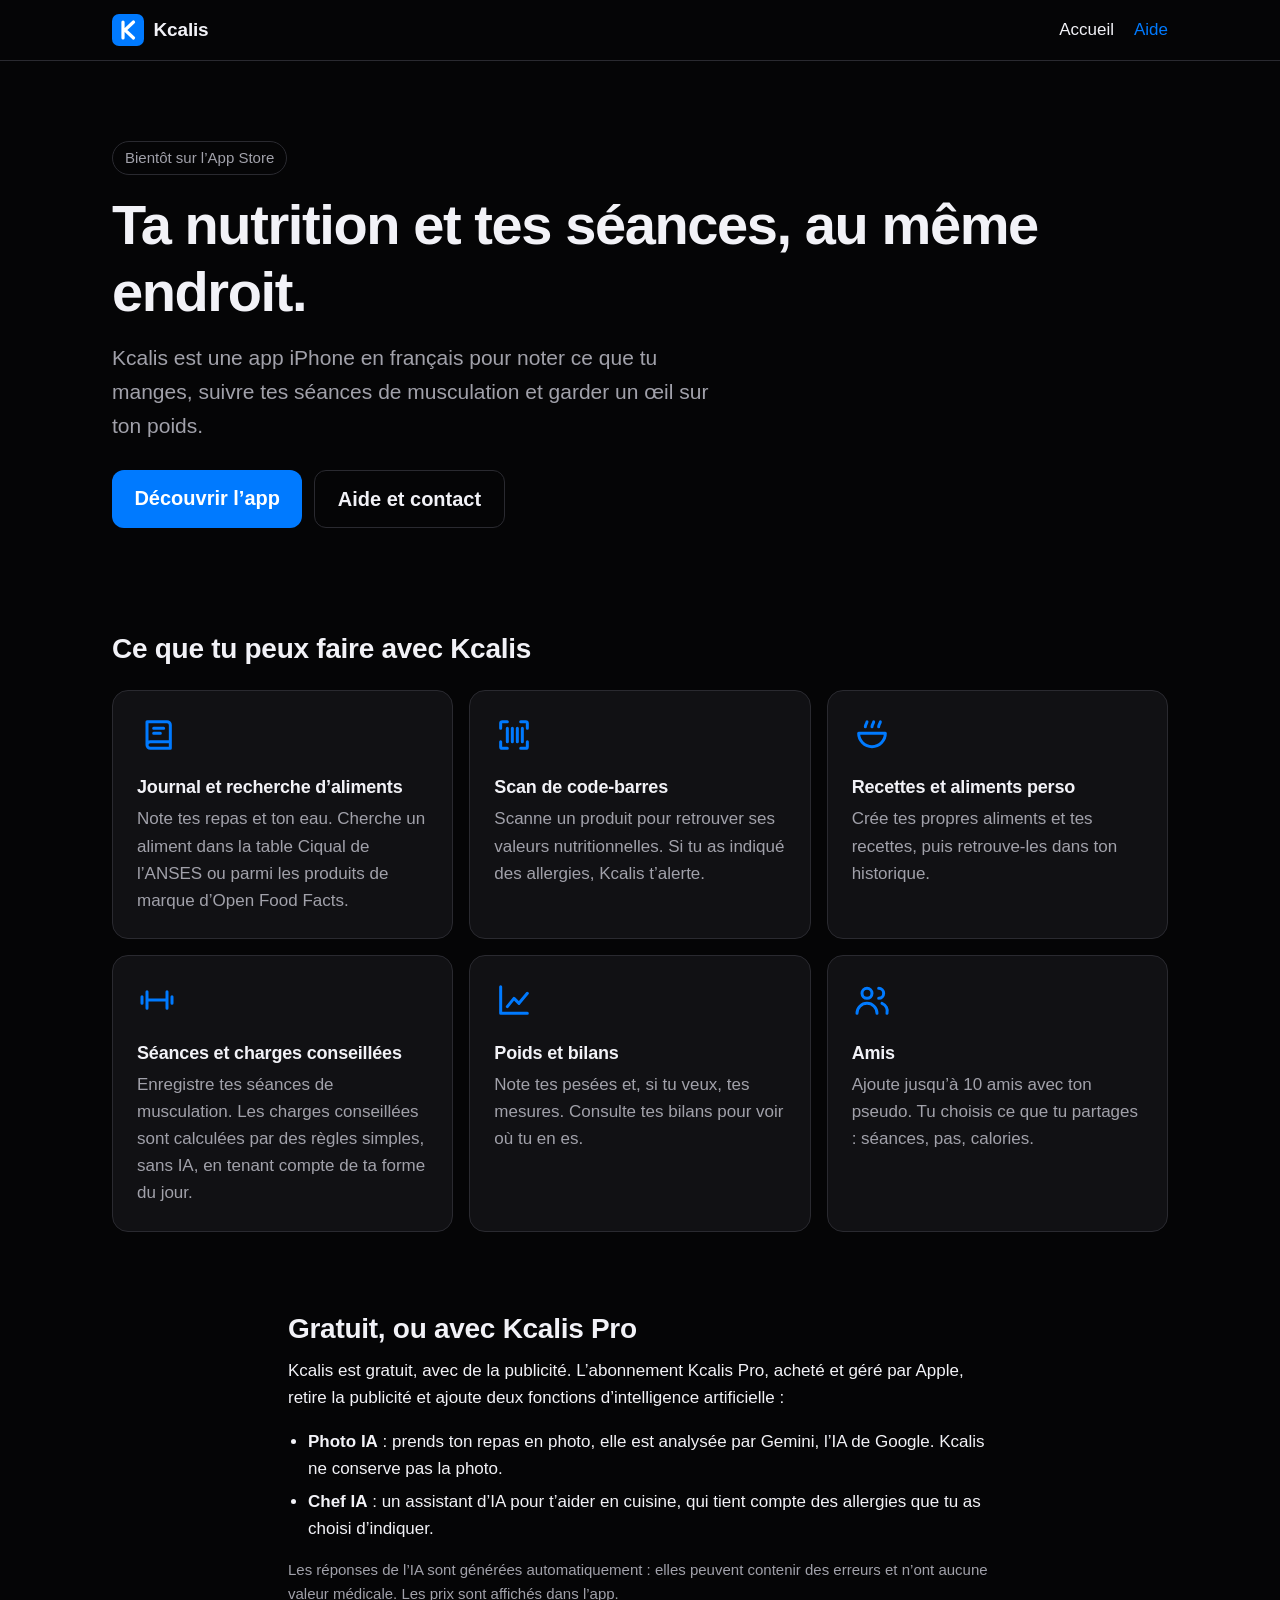
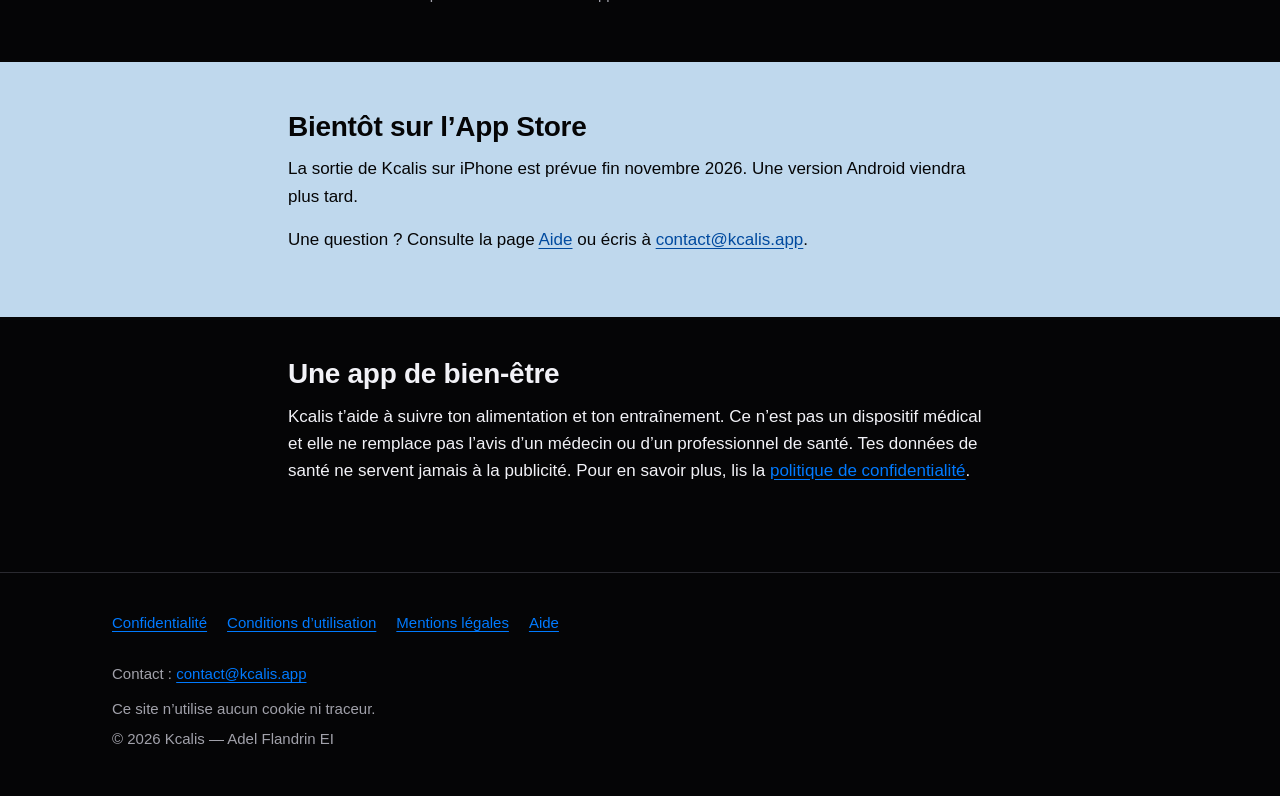
==== index.html @ 0e01aaae "Ajoute le site vitrine et les pages légales de Kcalis Site statique (HTML et CSS, sans JavaScript, c" ====
<!doctype html>
<html lang="fr">
<head>
  <meta charset="utf-8">
  <meta http-equiv="Content-Security-Policy" content="default-src 'none'; img-src 'self' data:; style-src 'self'; font-src 'self'; base-uri 'none'; form-action 'none'; upgrade-insecure-requests">
  <meta name="referrer" content="strict-origin-when-cross-origin">
  <meta name="viewport" content="width=device-width, initial-scale=1">
  <title>Kcalis — Nutrition et musculation sur iPhone</title>
  <meta name="description" content="Kcalis, l’app iPhone en français pour noter tes repas, scanner tes produits, suivre tes séances de musculation, ton poids et tes bilans. Bientôt sur l’App Store.">
  <link rel="canonical" href="https://kcalis.app/">
  <meta name="theme-color" content="#050506">
  <meta name="color-scheme" content="dark">
  <link rel="icon" href="/favicon.svg" type="image/svg+xml">
  <link rel="apple-touch-icon" href="/apple-touch-icon.png">
  <link rel="stylesheet" href="/assets/style.css">
  <meta property="og:type" content="website">
  <meta property="og:site_name" content="Kcalis">
  <meta property="og:locale" content="fr_FR">
  <meta property="og:title" content="Kcalis — Nutrition et musculation sur iPhone">
  <meta property="og:description" content="Kcalis, l’app iPhone en français pour noter tes repas, scanner tes produits, suivre tes séances de musculation, ton poids et tes bilans. Bientôt sur l’App Store.">
  <meta property="og:url" content="https://kcalis.app/">
  <meta property="og:image" content="https://kcalis.app/assets/og.png">
  <meta property="og:image:width" content="1200">
  <meta property="og:image:height" content="630">
  <meta property="og:image:alt" content="Kcalis, nutrition et musculation sur iPhone">
  <meta name="twitter:card" content="summary_large_image">
  <meta name="twitter:title" content="Kcalis — Nutrition et musculation sur iPhone">
  <meta name="twitter:description" content="Kcalis, l’app iPhone en français pour noter tes repas, scanner tes produits, suivre tes séances de musculation, ton poids et tes bilans. Bientôt sur l’App Store.">
  <meta name="twitter:image" content="https://kcalis.app/assets/og.png">
  <meta name="twitter:image:alt" content="Kcalis, nutrition et musculation sur iPhone">
  <meta name="apple-itunes-app" content="app-id=6821615256">
  <script type="application/ld+json">{"@context":"https://schema.org","@type":"MobileApplication","name":"Kcalis","operatingSystem":"iOS","applicationCategory":"HealthApplication","inLanguage":"fr","url":"https://kcalis.app/","description":"Application iOS de nutrition et de musculation : journal alimentaire, scan de code-barres, recettes, séances et charges conseillées, poids et bilans, amis.","publisher":{"@type":"Person","name":"Adel Flandrin"},"offers":{"@type":"Offer","price":"0","priceCurrency":"EUR","description":"Gratuit avec achats intégrés (abonnement Kcalis Pro)"}}</script>
</head>
<body>
  <a class="skip-link" href="#contenu">Aller au contenu</a>
  <header class="site-header">
    <div class="wrap">
      <a class="brand" href="/"><img src="/favicon.svg" alt="" width="32" height="32">Kcalis</a>
      <nav class="site-nav" aria-label="Navigation principale">
        <ul>
        <li><a href="/" aria-current="page">Accueil</a></li>
        <li><a href="/support.html">Aide</a></li>
        </ul>
      </nav>
    </div>
  </header>
  <main id="contenu">
    <section class="hero">
      <div class="wrap">
        <p class="eyebrow">Bientôt sur l’App Store</p>
        <h1>Ta nutrition et tes séances, au même endroit.</h1>
        <p class="lead">Kcalis est une app iPhone en français pour noter ce que tu manges, suivre tes séances de musculation et garder un œil sur ton poids.</p>
        <div class="actions">
          <a class="button" href="#fonctions">Découvrir l’app</a>
          <a class="button button--ghost" href="/support.html">Aide et contact</a>
        </div>
      </div>
    </section>

    <section class="section" id="fonctions" aria-labelledby="titre-fonctions">
      <div class="wrap">
        <h2 id="titre-fonctions">Ce que tu peux faire avec Kcalis</h2>
        <ul class="cards">
          <li>
            <article class="card">
              <svg viewBox="0 0 24 24" width="40" height="40" fill="none" stroke="currentColor" stroke-width="1.8" stroke-linecap="round" stroke-linejoin="round" aria-hidden="true" focusable="false"><path d="M6 4h12a2 2 0 0 1 2 2v14H8a2 2 0 0 1-2-2zM6 18a2 2 0 0 1 2-2h12M10 8h6M10 11h4"/></svg>
              <h3>Journal et recherche d’aliments</h3>
              <p>Note tes repas et ton eau. Cherche un aliment dans la table Ciqual de l’ANSES ou parmi les produits de marque d’Open Food Facts.</p>
            </article>
          </li>
          <li>
            <article class="card">
              <svg viewBox="0 0 24 24" width="40" height="40" fill="none" stroke="currentColor" stroke-width="1.8" stroke-linecap="round" stroke-linejoin="round" aria-hidden="true" focusable="false"><path d="M4 8V5a1 1 0 0 1 1-1h3M16 4h3a1 1 0 0 1 1 1v3M20 16v3a1 1 0 0 1-1 1h-3M8 20H5a1 1 0 0 1-1-1v-3M8 8v8M11 8v8M14 8v8M17 8v8"/></svg>
              <h3>Scan de code-barres</h3>
              <p>Scanne un produit pour retrouver ses valeurs nutritionnelles. Si tu as indiqué des allergies, Kcalis t’alerte.</p>
            </article>
          </li>
          <li>
            <article class="card">
              <svg viewBox="0 0 24 24" width="40" height="40" fill="none" stroke="currentColor" stroke-width="1.8" stroke-linecap="round" stroke-linejoin="round" aria-hidden="true" focusable="false"><path d="M4 11h16a8 8 0 0 1-16 0zM8 7c0-1.5 1-2 1-3M12 7c0-1.5 1-2 1-3M16 7c0-1.5 1-2 1-3"/></svg>
              <h3>Recettes et aliments perso</h3>
              <p>Crée tes propres aliments et tes recettes, puis retrouve-les dans ton historique.</p>
            </article>
          </li>
          <li>
            <article class="card">
              <svg viewBox="0 0 24 24" width="40" height="40" fill="none" stroke="currentColor" stroke-width="1.8" stroke-linecap="round" stroke-linejoin="round" aria-hidden="true" focusable="false"><path d="M3 10v4M6 7v10M18 7v10M21 10v4M6 12h12"/></svg>
              <h3>Séances et charges conseillées</h3>
              <p>Enregistre tes séances de musculation. Les charges conseillées sont calculées par des règles simples, sans IA, en tenant compte de ta forme du jour.</p>
            </article>
          </li>
          <li>
            <article class="card">
              <svg viewBox="0 0 24 24" width="40" height="40" fill="none" stroke="currentColor" stroke-width="1.8" stroke-linecap="round" stroke-linejoin="round" aria-hidden="true" focusable="false"><path d="M4 4v16h16M8 16l4-5 3 3 5-6"/></svg>
              <h3>Poids et bilans</h3>
              <p>Note tes pesées et, si tu veux, tes mesures. Consulte tes bilans pour voir où tu en es.</p>
            </article>
          </li>
          <li>
            <article class="card">
              <svg viewBox="0 0 24 24" width="40" height="40" fill="none" stroke="currentColor" stroke-width="1.8" stroke-linecap="round" stroke-linejoin="round" aria-hidden="true" focusable="false"><circle cx="9" cy="8" r="3"/><path d="M3 20a6 6 0 0 1 12 0M16 5a3 3 0 0 1 0 6M18 14a5 5 0 0 1 3 6"/></svg>
              <h3>Amis</h3>
              <p>Ajoute jusqu’à 10 amis avec ton pseudo. Tu choisis ce que tu partages : séances, pas, calories.</p>
            </article>
          </li>
        </ul>
      </div>
    </section>

    <section class="section" aria-labelledby="titre-pro">
      <div class="wrap wrap--text">
        <h2 id="titre-pro">Gratuit, ou avec Kcalis Pro</h2>
        <p>Kcalis est gratuit, avec de la publicité. L’abonnement Kcalis Pro, acheté et géré par Apple, retire la publicité et ajoute deux fonctions d’intelligence artificielle :</p>
        <ul>
          <li><strong>Photo IA</strong> : prends ton repas en photo, elle est analysée par Gemini, l’IA de Google. Kcalis ne conserve pas la photo.</li>
          <li><strong>Chef IA</strong> : un assistant d’IA pour t’aider en cuisine, qui tient compte des allergies que tu as choisi d’indiquer.</li>
        </ul>
        <p class="note">Les réponses de l’IA sont générées automatiquement : elles peuvent contenir des erreurs et n’ont aucune valeur médicale. Les prix sont affichés dans l’app.</p>
      </div>
    </section>

    <section class="band" aria-labelledby="titre-sortie">
      <div class="wrap wrap--text">
        <h2 id="titre-sortie">Bientôt sur l’App Store</h2>
        <p>La sortie de Kcalis sur iPhone est prévue fin novembre 2026. Une version Android viendra plus tard.</p>
        <p>Une question ? Consulte la page <a href="/support.html">Aide</a> ou écris à <a href="mailto:contact@kcalis.app">contact@kcalis.app</a>.</p>
      </div>
    </section>

    <section class="section" aria-labelledby="titre-sante">
      <div class="wrap wrap--text">
        <h2 id="titre-sante">Une app de bien-être</h2>
        <p>Kcalis t’aide à suivre ton alimentation et ton entraînement. Ce n’est pas un dispositif médical et elle ne remplace pas l’avis d’un médecin ou d’un professionnel de santé. Tes données de santé ne servent jamais à la publicité. Pour en savoir plus, lis la <a href="/confidentialite.html">politique de confidentialité</a>.</p>
      </div>
    </section>
  </main>
  <footer class="site-footer">
    <div class="wrap">
      <nav aria-label="Liens légaux">
        <ul>
          <li><a href="/confidentialite.html">Confidentialité</a></li>
          <li><a href="/conditions.html">Conditions d’utilisation</a></li>
          <li><a href="/mentions-legales.html">Mentions légales</a></li>
          <li><a href="/support.html">Aide</a></li>
        </ul>
      </nav>
      <p>Contact : <a href="mailto:contact@kcalis.app">contact@kcalis.app</a></p>
      <p>Ce site n’utilise aucun cookie ni traceur.</p>
      <p>© 2026 Kcalis — Adel Flandrin EI</p>
    </div>
  </footer>
</body>
</html>
---- assets/style.css ----
/* Kcalis — feuille de style unique du site (aucun style inline, voir la CSP). */

:root {
  --bg: #050506;
  --bg-raised: #111114;
  --line: #2a2a30;
  --text: #f2f2f7;
  --muted: #a1a1aa;
  --blue: #007aff;
  --blue-hover: #3395ff;
  --light: #bfd8ed;
  --light-text: #050506;
  --light-link: #004a9f;
  --todo-bg: #3d2e00;
  --todo-text: #ffd666;
  --radius: 16px;
  --max: 68rem;
  --max-text: 46rem;
  color-scheme: dark;
}

*,
*::before,
*::after {
  box-sizing: border-box;
}

html {
  -webkit-text-size-adjust: 100%;
  text-size-adjust: 100%;
}

body {
  margin: 0;
  background: var(--bg);
  color: var(--text);
  font-family: -apple-system, BlinkMacSystemFont, "SF Pro Text", "Segoe UI", Roboto, "Helvetica Neue", Arial, sans-serif;
  font-size: 1.0625rem;
  line-height: 1.6;
  overflow-wrap: break-word;
}

img,
svg {
  max-width: 100%;
  height: auto;
}

a {
  color: var(--blue);
  text-underline-offset: 0.18em;
}

a:hover {
  color: var(--blue-hover);
}

:focus-visible {
  outline: 3px solid var(--blue);
  outline-offset: 3px;
  border-radius: 4px;
}

h1,
h2,
h3 {
  line-height: 1.2;
  letter-spacing: -0.01em;
}

h1 {
  font-size: clamp(2rem, 7vw, 3.5rem);
  margin: 0 0 1rem;
  letter-spacing: -0.025em;
}

h2 {
  font-size: clamp(1.375rem, 4vw, 1.75rem);
  margin: 2.5rem 0 0.75rem;
}

h3 {
  font-size: 1.125rem;
  margin: 1.75rem 0 0.5rem;
}

p,
ul,
ol {
  margin: 0 0 1rem;
}

ul,
ol {
  padding-left: 1.25rem;
}

li + li {
  margin-top: 0.35rem;
}

strong {
  font-weight: 650;
}

.visually-hidden {
  position: absolute;
  width: 1px;
  height: 1px;
  padding: 0;
  margin: -1px;
  overflow: hidden;
  clip: rect(0 0 0 0);
  white-space: nowrap;
  border: 0;
}

.skip-link {
  position: absolute;
  left: 1rem;
  top: -3rem;
  z-index: 10;
  padding: 0.5rem 1rem;
  background: var(--blue);
  color: #fff;
  font-weight: 600;
  border-radius: 8px;
  text-decoration: none;
}

.skip-link:focus {
  top: 0.75rem;
  color: #fff;
}

.wrap {
  width: 100%;
  max-width: var(--max);
  margin: 0 auto;
  padding: 0 1rem;
}

.wrap--text {
  max-width: var(--max-text);
}

/* En-tête */

.site-header {
  border-bottom: 1px solid var(--line);
}

.site-header .wrap {
  display: flex;
  align-items: center;
  justify-content: space-between;
  gap: 1rem;
  min-height: 3.75rem;
}

.brand {
  display: inline-flex;
  align-items: center;
  gap: 0.6rem;
  color: var(--text);
  font-weight: 700;
  font-size: 1.1875rem;
  letter-spacing: -0.01em;
  text-decoration: none;
}

.brand:hover {
  color: var(--text);
}

.brand img {
  width: 2rem;
  height: 2rem;
  flex: none;
}

.site-nav ul {
  display: flex;
  gap: 1.25rem;
  list-style: none;
  margin: 0;
  padding: 0;
}

.site-nav li + li {
  margin-top: 0;
}

.site-nav a {
  display: inline-block;
  padding: 0.5rem 0;
  font-weight: 500;
  text-decoration: none;
}

.site-nav a[aria-current="page"] {
  color: var(--text);
}

/* Accueil */

.hero {
  padding: 3.5rem 0 3rem;
}

.eyebrow {
  display: inline-block;
  margin-bottom: 1rem;
  padding: 0.25rem 0.75rem;
  border: 1px solid var(--line);
  border-radius: 999px;
  color: var(--muted);
  font-size: 0.9375rem;
}

.lead {
  max-width: 38rem;
  color: var(--muted);
  font-size: clamp(1.125rem, 3.2vw, 1.3125rem);
}

.actions {
  display: flex;
  flex-wrap: wrap;
  gap: 0.75rem;
  margin-top: 1.75rem;
}

.button {
  display: inline-block;
  padding: 0.75rem 1.4rem;
  border-radius: 12px;
  background: var(--blue);
  color: #fff;
  font-size: 1.25rem;
  font-weight: 700;
  text-decoration: none;
}

.button:hover {
  background: var(--blue-hover);
  color: #050506;
}

.button--ghost {
  background: transparent;
  border: 1px solid var(--line);
  color: var(--text);
}

.button--ghost:hover {
  background: var(--bg-raised);
  color: var(--text);
}

.section {
  padding: 2.5rem 0;
}

.section > .wrap > h2:first-child {
  margin-top: 0;
}

.cards {
  display: grid;
  grid-template-columns: 1fr;
  gap: 1rem;
  list-style: none;
  margin: 1.5rem 0 0;
  padding: 0;
}

.cards li + li {
  margin-top: 0;
}

.card {
  height: 100%;
  padding: 1.5rem;
  background: var(--bg-raised);
  border: 1px solid var(--line);
  border-radius: var(--radius);
}

.card h3 {
  margin: 0.9rem 0 0.4rem;
}

.card p {
  margin: 0;
  color: var(--muted);
}

.card svg {
  width: 2.5rem;
  height: 2.5rem;
  color: var(--blue);
}

.note {
  color: var(--muted);
  font-size: 0.9375rem;
}

.band {
  background: var(--light);
  color: var(--light-text);
  padding: 3rem 0;
}

.band a {
  color: var(--light-link);
}

.band a:hover {
  color: var(--light-text);
}

.band h2 {
  margin-top: 0;
}

.band :focus-visible {
  outline-color: var(--light-text);
}

/* Pages de texte */

.page {
  padding: 2.5rem 0 3rem;
}

.page h1 {
  font-size: clamp(1.875rem, 6vw, 2.5rem);
}

.updated {
  color: var(--muted);
  font-size: 0.9375rem;
}

.toc {
  margin: 1.5rem 0 2rem;
  padding: 1.25rem 1.5rem;
  background: var(--bg-raised);
  border: 1px solid var(--line);
  border-radius: var(--radius);
}

.toc h2 {
  margin: 0 0 0.5rem;
  font-size: 1.0625rem;
}

.toc ol {
  margin: 0;
}

.callout {
  margin: 1.5rem 0;
  padding: 1rem 1.25rem;
  border-left: 4px solid var(--blue);
  background: var(--bg-raised);
  border-radius: 0 12px 12px 0;
}

.callout p:last-child {
  margin-bottom: 0;
}

.todo {
  padding: 0 0.3em;
  background: var(--todo-bg);
  color: var(--todo-text);
  border-radius: 4px;
  font-weight: 600;
}

dl.facts {
  margin: 0 0 1.5rem;
}

dl.facts dt {
  margin-top: 0.75rem;
  color: var(--muted);
  font-size: 0.9375rem;
}

dl.facts dd {
  margin: 0;
}

address {
  font-style: normal;
}

.table-wrap {
  margin: 1rem 0 1.5rem;
  overflow-x: auto;
  border: 1px solid var(--line);
  border-radius: 12px;
}

table {
  width: 100%;
  min-width: 36rem;
  border-collapse: collapse;
  font-size: 0.9375rem;
}

caption {
  padding: 0.75rem 1rem;
  text-align: left;
  color: var(--muted);
}

th,
td {
  padding: 0.75rem 1rem;
  text-align: left;
  vertical-align: top;
  border-top: 1px solid var(--line);
}

thead th {
  background: var(--bg-raised);
}

/* Questions fréquentes */

.faq section {
  margin: 0 0 1rem;
  padding: 1.25rem 1.25rem 0.25rem;
  background: var(--bg-raised);
  border: 1px solid var(--line);
  border-radius: 12px;
}

.faq section h2 {
  margin: 0 0 0.75rem;
  font-size: 1.1875rem;
}

/* Pied de page */

.site-footer {
  margin-top: 2rem;
  padding: 2rem 0 2.5rem;
  border-top: 1px solid var(--line);
  color: var(--muted);
  font-size: 0.9375rem;
}

.site-footer ul {
  display: flex;
  flex-wrap: wrap;
  gap: 0.25rem 1.25rem;
  list-style: none;
  margin: 0 0 1rem;
  padding: 0;
}

.site-footer li + li {
  margin-top: 0;
}

.site-footer a {
  display: inline-block;
  padding: 0.35rem 0;
}

.site-footer p {
  margin: 0 0 0.35rem;
}

/* 404 */

.notfound {
  padding: 5rem 0;
  text-align: center;
}

/* Écrans plus larges */

@media (min-width: 40rem) {
  .cards {
    grid-template-columns: repeat(2, 1fr);
  }

  .hero {
    padding: 5rem 0 4rem;
  }
}

@media (min-width: 64rem) {
  .cards {
    grid-template-columns: repeat(3, 1fr);
  }
}

@media (prefers-reduced-motion: no-preference) {
  a,
  .button {
    transition: color 0.15s ease, background-color 0.15s ease;
  }
}

@media (prefers-reduced-motion: reduce) {
  *,
  *::before,
  *::after {
    animation: none !important;
    transition: none !important;
    scroll-behavior: auto !important;
  }
}

@media print {
  .site-header nav,
  .skip-link {
    display: none;
  }

  body {
    background: #fff;
    color: #000;
  }
}

.notfound .actions {
  justify-content: center;
}
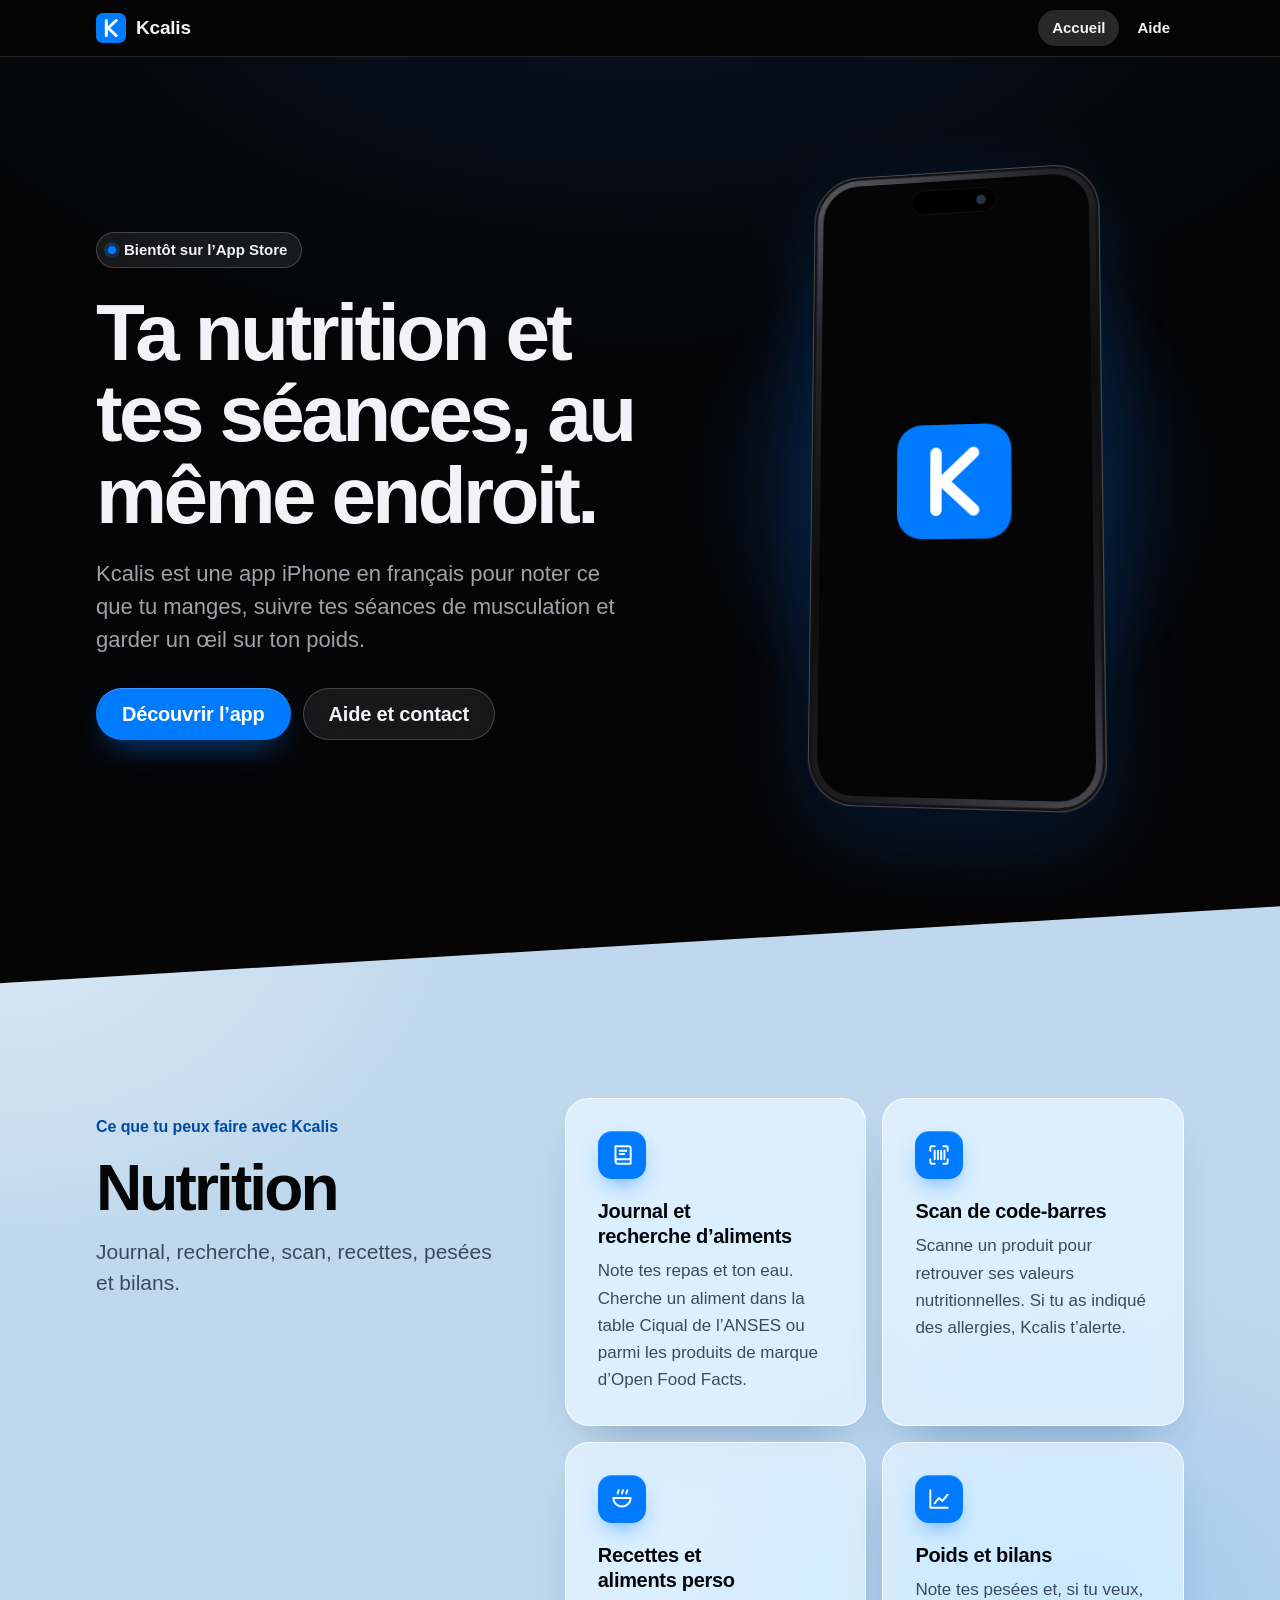
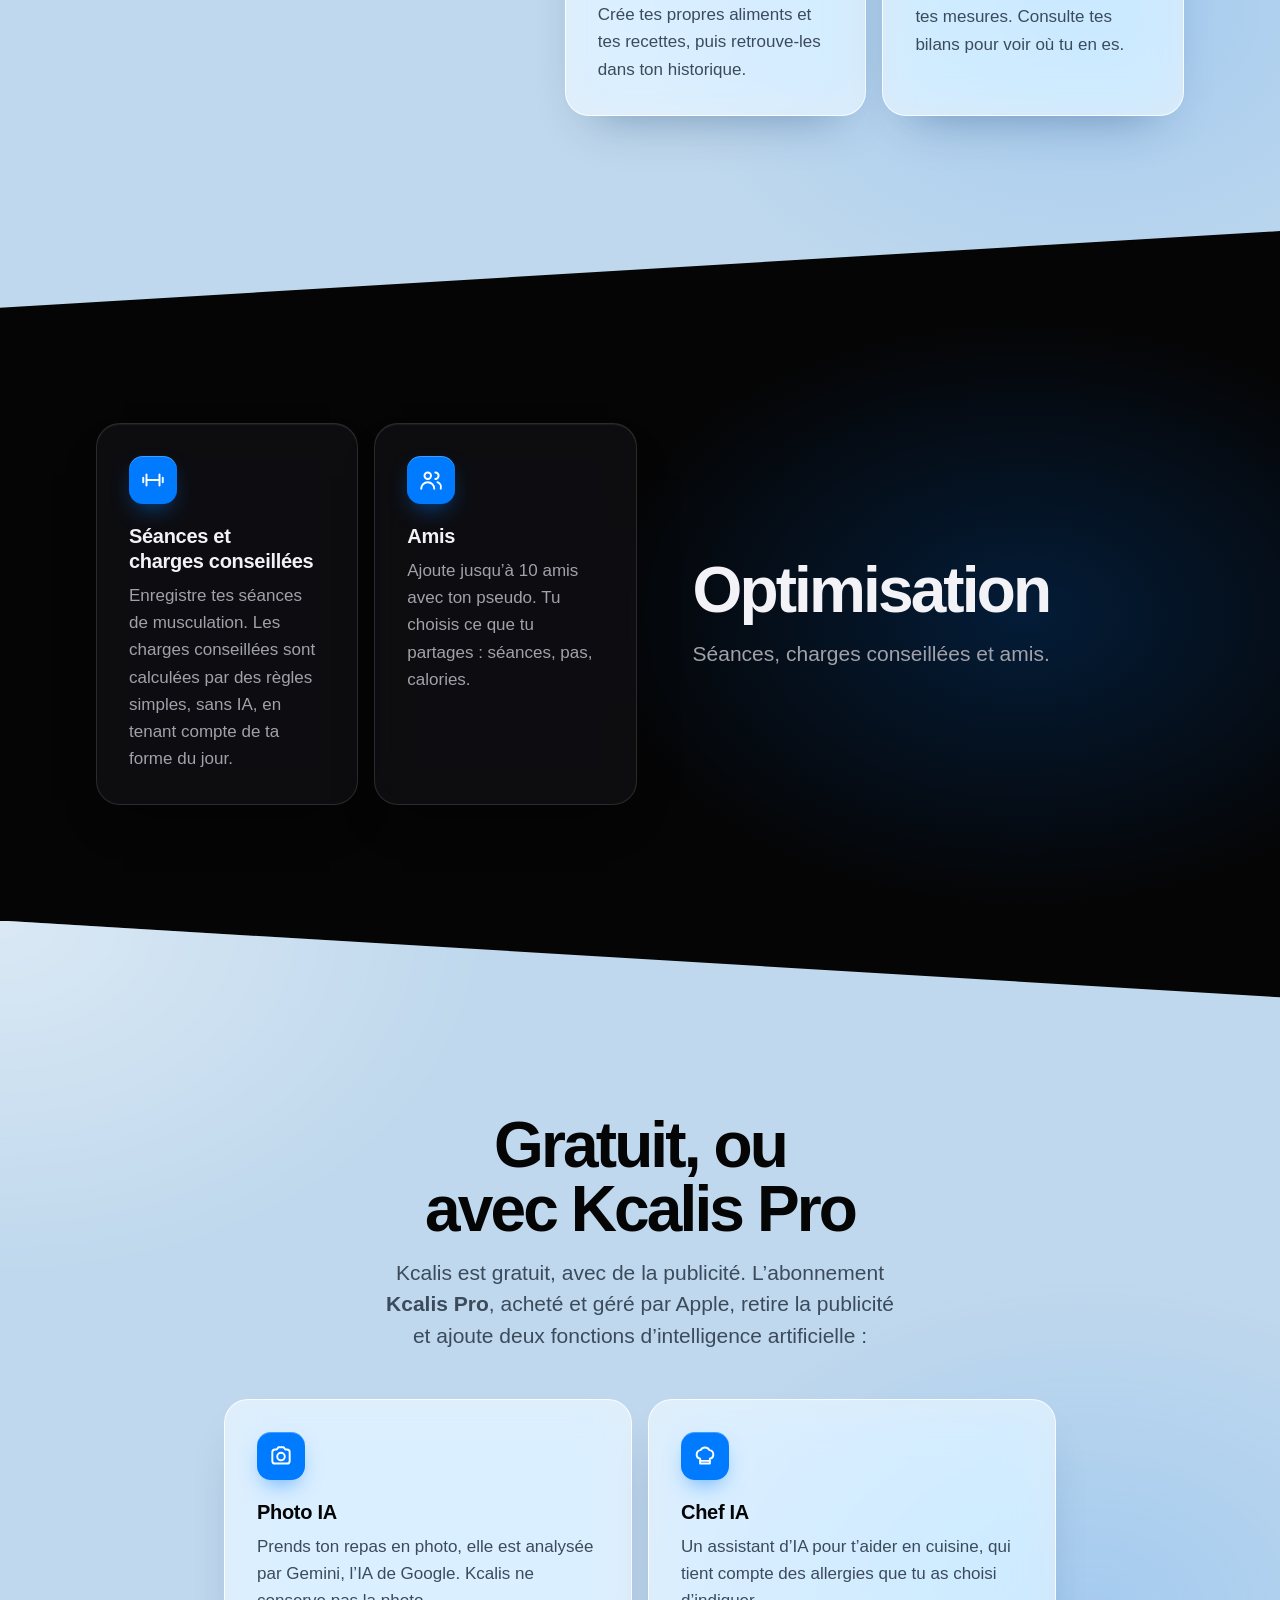
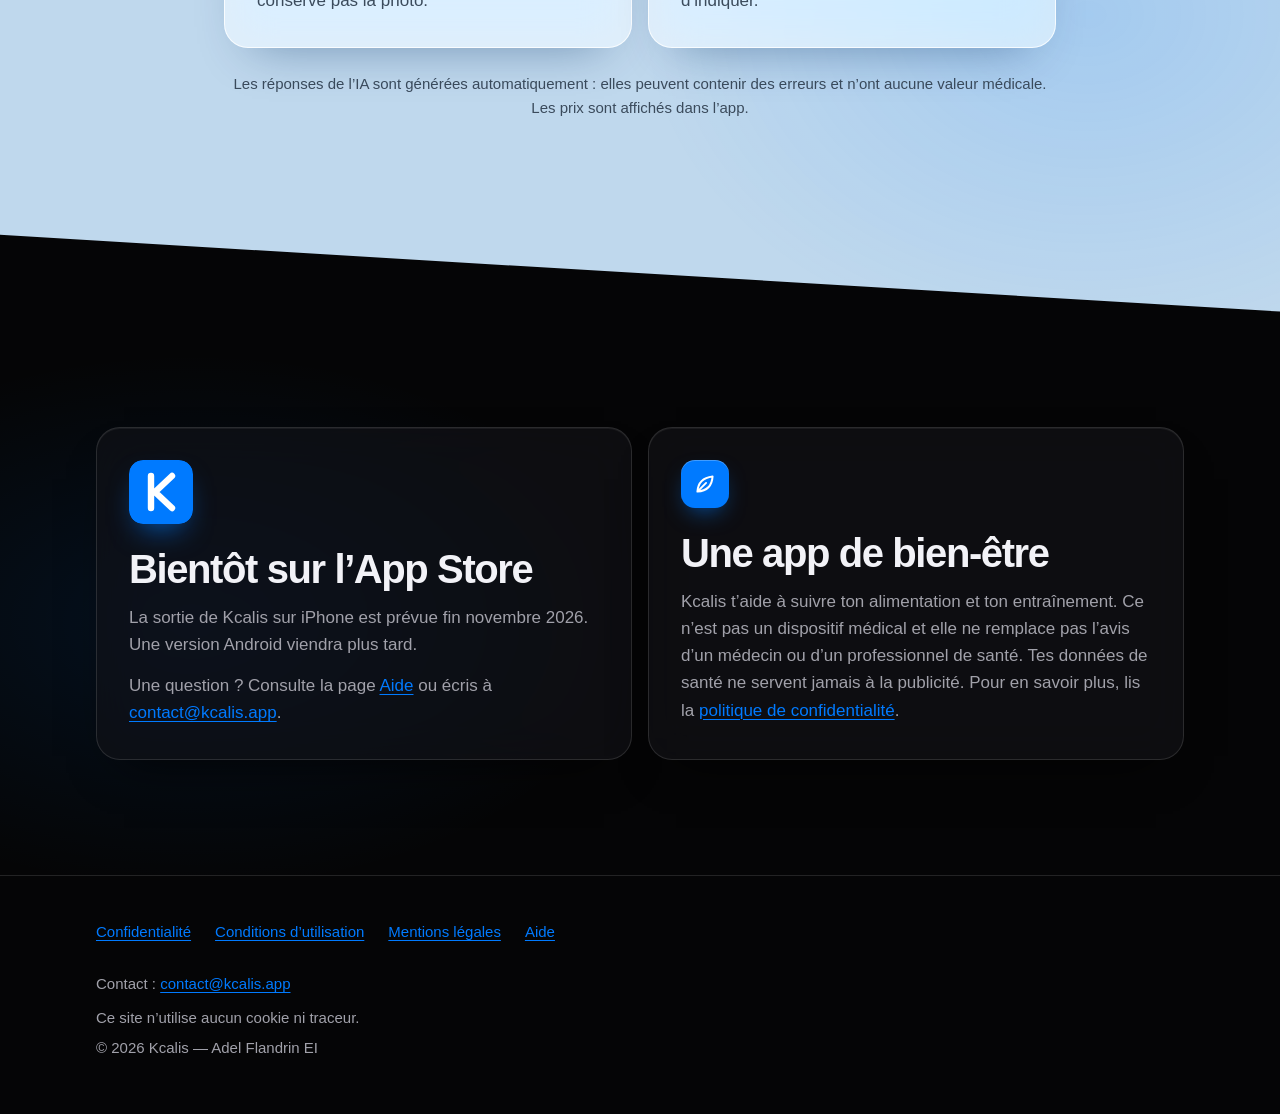
==== commit 23ba5e02: "Site 2 — Refonte visuelle et téléphone en 3D Accueil : les deux mondes de l'app alternent (Nutrition" ====
--- a/index.html
+++ b/index.html
@@ -45,94 +45,134 @@
     </div>
   </header>
   <main id="contenu">
-    <section class="hero">
-      <div class="wrap">
-        <p class="eyebrow">Bientôt sur l’App Store</p>
-        <h1>Ta nutrition et tes séances, au même endroit.</h1>
-        <p class="lead">Kcalis est une app iPhone en français pour noter ce que tu manges, suivre tes séances de musculation et garder un œil sur ton poids.</p>
-        <div class="actions">
-          <a class="button" href="#fonctions">Découvrir l’app</a>
-          <a class="button button--ghost" href="/support.html">Aide et contact</a>
+    <section class="hero" aria-labelledby="titre-accueil">
+      <div class="wrap hero-grid">
+        <div class="hero-text">
+          <p class="pill">Bientôt sur l’App Store</p>
+          <h1 id="titre-accueil">Ta nutrition et tes séances, au même endroit.</h1>
+          <p class="lead">Kcalis est une app iPhone en français pour noter ce que tu manges, suivre tes séances de musculation et garder un œil sur ton poids.</p>
+          <div class="actions">
+            <a class="button" href="#fonctions">Découvrir l’app</a>
+            <a class="button button--glass" href="/support.html">Aide et contact</a>
+          </div>
+        </div>
+        <div class="hero-visual">
+          <div class="phone">
+            <div class="phone-screen">
+              <img class="phone-icon" src="/favicon.svg" alt="Icône de l’app Kcalis" width="128" height="128">
+            </div>
+            <span class="phone-island"></span>
+          </div>
         </div>
       </div>
     </section>
 
-    <section class="section" id="fonctions" aria-labelledby="titre-fonctions">
-      <div class="wrap">
-        <h2 id="titre-fonctions">Ce que tu peux faire avec Kcalis</h2>
-        <ul class="cards">
+    <section class="world world--pale world--from-left" id="fonctions" aria-labelledby="titre-nutrition">
+      <div class="wrap world-grid world-grid--split">
+        <div class="world-head">
+          <p class="kicker" id="titre-fonctions">Ce que tu peux faire avec Kcalis</p>
+          <h2 id="titre-nutrition">Nutrition</h2>
+          <p class="world-lead">Journal, recherche, scan, recettes, pesées et bilans.</p>
+        </div>
+        <ul class="cards" role="list">
           <li>
-            <article class="card">
-              <svg viewBox="0 0 24 24" width="40" height="40" fill="none" stroke="currentColor" stroke-width="1.8" stroke-linecap="round" stroke-linejoin="round" aria-hidden="true" focusable="false"><path d="M6 4h12a2 2 0 0 1 2 2v14H8a2 2 0 0 1-2-2zM6 18a2 2 0 0 1 2-2h12M10 8h6M10 11h4"/></svg>
+            <article class="card card--light">
+              <span class="tile" aria-hidden="true"><svg class="icon" viewBox="0 0 24 24" width="26" height="26" fill="none" focusable="false"><path d="M6 4h12a2 2 0 0 1 2 2v14H8a2 2 0 0 1-2-2zM6 18a2 2 0 0 1 2-2h12M10 8h6M10 11h4"/></svg></span>
               <h3>Journal et recherche d’aliments</h3>
               <p>Note tes repas et ton eau. Cherche un aliment dans la table Ciqual de l’ANSES ou parmi les produits de marque d’Open Food Facts.</p>
             </article>
           </li>
           <li>
-            <article class="card">
-              <svg viewBox="0 0 24 24" width="40" height="40" fill="none" stroke="currentColor" stroke-width="1.8" stroke-linecap="round" stroke-linejoin="round" aria-hidden="true" focusable="false"><path d="M4 8V5a1 1 0 0 1 1-1h3M16 4h3a1 1 0 0 1 1 1v3M20 16v3a1 1 0 0 1-1 1h-3M8 20H5a1 1 0 0 1-1-1v-3M8 8v8M11 8v8M14 8v8M17 8v8"/></svg>
+            <article class="card card--light">
+              <span class="tile" aria-hidden="true"><svg class="icon" viewBox="0 0 24 24" width="26" height="26" fill="none" focusable="false"><path d="M4 8V5a1 1 0 0 1 1-1h3M16 4h3a1 1 0 0 1 1 1v3M20 16v3a1 1 0 0 1-1 1h-3M8 20H5a1 1 0 0 1-1-1v-3M8 8v8M11 8v8M14 8v8M17 8v8"/></svg></span>
               <h3>Scan de code-barres</h3>
               <p>Scanne un produit pour retrouver ses valeurs nutritionnelles. Si tu as indiqué des allergies, Kcalis t’alerte.</p>
             </article>
           </li>
           <li>
-            <article class="card">
-              <svg viewBox="0 0 24 24" width="40" height="40" fill="none" stroke="currentColor" stroke-width="1.8" stroke-linecap="round" stroke-linejoin="round" aria-hidden="true" focusable="false"><path d="M4 11h16a8 8 0 0 1-16 0zM8 7c0-1.5 1-2 1-3M12 7c0-1.5 1-2 1-3M16 7c0-1.5 1-2 1-3"/></svg>
+            <article class="card card--light">
+              <span class="tile" aria-hidden="true"><svg class="icon" viewBox="0 0 24 24" width="26" height="26" fill="none" focusable="false"><path d="M4 11h16a8 8 0 0 1-16 0zM8 7c0-1.5 1-2 1-3M12 7c0-1.5 1-2 1-3M16 7c0-1.5 1-2 1-3"/></svg></span>
               <h3>Recettes et aliments perso</h3>
               <p>Crée tes propres aliments et tes recettes, puis retrouve-les dans ton historique.</p>
             </article>
           </li>
           <li>
-            <article class="card">
-              <svg viewBox="0 0 24 24" width="40" height="40" fill="none" stroke="currentColor" stroke-width="1.8" stroke-linecap="round" stroke-linejoin="round" aria-hidden="true" focusable="false"><path d="M3 10v4M6 7v10M18 7v10M21 10v4M6 12h12"/></svg>
-              <h3>Séances et charges conseillées</h3>
-              <p>Enregistre tes séances de musculation. Les charges conseillées sont calculées par des règles simples, sans IA, en tenant compte de ta forme du jour.</p>
-            </article>
-          </li>
-          <li>
-            <article class="card">
-              <svg viewBox="0 0 24 24" width="40" height="40" fill="none" stroke="currentColor" stroke-width="1.8" stroke-linecap="round" stroke-linejoin="round" aria-hidden="true" focusable="false"><path d="M4 4v16h16M8 16l4-5 3 3 5-6"/></svg>
+            <article class="card card--light">
+              <span class="tile" aria-hidden="true"><svg class="icon" viewBox="0 0 24 24" width="26" height="26" fill="none" focusable="false"><path d="M4 4v16h16M8 16l4-5 3 3 5-6"/></svg></span>
               <h3>Poids et bilans</h3>
               <p>Note tes pesées et, si tu veux, tes mesures. Consulte tes bilans pour voir où tu en es.</p>
-            </article>
-          </li>
-          <li>
-            <article class="card">
-              <svg viewBox="0 0 24 24" width="40" height="40" fill="none" stroke="currentColor" stroke-width="1.8" stroke-linecap="round" stroke-linejoin="round" aria-hidden="true" focusable="false"><circle cx="9" cy="8" r="3"/><path d="M3 20a6 6 0 0 1 12 0M16 5a3 3 0 0 1 0 6M18 14a5 5 0 0 1 3 6"/></svg>
-              <h3>Amis</h3>
-              <p>Ajoute jusqu’à 10 amis avec ton pseudo. Tu choisis ce que tu partages : séances, pas, calories.</p>
             </article>
           </li>
         </ul>
       </div>
     </section>
 
-    <section class="section" aria-labelledby="titre-pro">
-      <div class="wrap wrap--text">
-        <h2 id="titre-pro">Gratuit, ou avec Kcalis Pro</h2>
-        <p>Kcalis est gratuit, avec de la publicité. L’abonnement Kcalis Pro, acheté et géré par Apple, retire la publicité et ajoute deux fonctions d’intelligence artificielle :</p>
-        <ul>
-          <li><strong>Photo IA</strong> : prends ton repas en photo, elle est analysée par Gemini, l’IA de Google. Kcalis ne conserve pas la photo.</li>
-          <li><strong>Chef IA</strong> : un assistant d’IA pour t’aider en cuisine, qui tient compte des allergies que tu as choisi d’indiquer.</li>
+    <section class="world world--dark" id="optimisation" aria-labelledby="titre-optimisation">
+      <div class="wrap world-grid world-grid--split world-grid--reverse">
+        <div class="world-head">
+          <h2 id="titre-optimisation">Optimisation</h2>
+          <p class="world-lead">Séances, charges conseillées et amis.</p>
+        </div>
+        <ul class="cards" role="list">
+          <li>
+            <article class="card card--dark">
+              <span class="tile" aria-hidden="true"><svg class="icon" viewBox="0 0 24 24" width="26" height="26" fill="none" focusable="false"><path d="M3 10v4M6 7v10M18 7v10M21 10v4M6 12h12"/></svg></span>
+              <h3>Séances et charges conseillées</h3>
+              <p>Enregistre tes séances de musculation. Les charges conseillées sont calculées par des règles simples, sans IA, en tenant compte de ta forme du jour.</p>
+            </article>
+          </li>
+          <li>
+            <article class="card card--dark">
+              <span class="tile" aria-hidden="true"><svg class="icon" viewBox="0 0 24 24" width="26" height="26" fill="none" focusable="false"><circle cx="9" cy="8" r="3"/><path d="M3 20a6 6 0 0 1 12 0M16 5a3 3 0 0 1 0 6M18 14a5 5 0 0 1 3 6"/></svg></span>
+              <h3>Amis</h3>
+              <p>Ajoute jusqu’à 10 amis avec ton pseudo. Tu choisis ce que tu partages : séances, pas, calories.</p>
+            </article>
+          </li>
         </ul>
-        <p class="note">Les réponses de l’IA sont générées automatiquement : elles peuvent contenir des erreurs et n’ont aucune valeur médicale. Les prix sont affichés dans l’app.</p>
       </div>
     </section>
 
-    <section class="band" aria-labelledby="titre-sortie">
-      <div class="wrap wrap--text">
-        <h2 id="titre-sortie">Bientôt sur l’App Store</h2>
-        <p>La sortie de Kcalis sur iPhone est prévue fin novembre 2026. Une version Android viendra plus tard.</p>
-        <p>Une question ? Consulte la page <a href="/support.html">Aide</a> ou écris à <a href="mailto:contact@kcalis.app">contact@kcalis.app</a>.</p>
+    <section class="world world--pale world--from-right" aria-labelledby="titre-pro">
+      <div class="wrap">
+        <div class="world-head world-head--center">
+          <h2 id="titre-pro">Gratuit, ou avec Kcalis Pro</h2>
+          <p class="world-lead">Kcalis est gratuit, avec de la publicité. L’abonnement <strong>Kcalis Pro</strong>, acheté et géré par Apple, retire la publicité et ajoute deux fonctions d’intelligence artificielle :</p>
+        </div>
+        <ul class="cards" role="list">
+          <li>
+            <article class="card card--light">
+              <span class="tile" aria-hidden="true"><svg class="icon" viewBox="0 0 24 24" width="26" height="26" fill="none" focusable="false"><path d="M4 8.5A2.5 2.5 0 0 1 6.5 6h1.6l1.4-2h5l1.4 2h1.6A2.5 2.5 0 0 1 20 8.5v8a2.5 2.5 0 0 1-2.5 2.5h-11A2.5 2.5 0 0 1 4 16.5z"/><circle cx="12" cy="12.5" r="3.5"/></svg></span>
+              <h3>Photo IA</h3>
+              <p>Prends ton repas en photo, elle est analysée par Gemini, l’IA de Google. Kcalis ne conserve pas la photo.</p>
+            </article>
+          </li>
+          <li>
+            <article class="card card--light">
+              <span class="tile" aria-hidden="true"><svg class="icon" viewBox="0 0 24 24" width="26" height="26" fill="none" focusable="false"><path d="M7.5 14.5A4 4 0 0 1 8 6.6a4.5 4.5 0 0 1 8 0 4 4 0 0 1 .5 7.9V19h-9zM7.5 16.5h9"/></svg></span>
+              <h3>Chef IA</h3>
+              <p>Un assistant d’IA pour t’aider en cuisine, qui tient compte des allergies que tu as choisi d’indiquer.</p>
+            </article>
+          </li>
+        </ul>
+        <p class="note">Les réponses de l’IA sont générées automatiquement : elles peuvent contenir des erreurs et n’ont aucune valeur médicale. Les prix sont affichés dans l’app.</p>
       </div>
     </section>
 
-    <section class="section" aria-labelledby="titre-sante">
-      <div class="wrap wrap--text">
-        <h2 id="titre-sante">Une app de bien-être</h2>
-        <p>Kcalis t’aide à suivre ton alimentation et ton entraînement. Ce n’est pas un dispositif médical et elle ne remplace pas l’avis d’un médecin ou d’un professionnel de santé. Tes données de santé ne servent jamais à la publicité. Pour en savoir plus, lis la <a href="/confidentialite.html">politique de confidentialité</a>.</p>
+    <div class="world world--end">
+      <div class="wrap duo">
+        <section class="card card--dark card--feature" aria-labelledby="titre-sortie">
+          <img class="app-icon" src="/favicon.svg" alt="" width="64" height="64">
+          <h2 id="titre-sortie">Bientôt sur l’App Store</h2>
+          <p>La sortie de Kcalis sur iPhone est prévue fin novembre 2026. Une version Android viendra plus tard.</p>
+          <p>Une question ? Consulte la page <a href="/support.html">Aide</a> ou écris à <a href="mailto:contact@kcalis.app">contact@kcalis.app</a>.</p>
+        </section>
+        <section class="card card--dark card--feature" aria-labelledby="titre-sante">
+          <span class="tile" aria-hidden="true"><svg class="icon" viewBox="0 0 24 24" width="26" height="26" fill="none" focusable="false"><path d="M5 19c.5-8 5.5-13 14-14-.5 8.5-5.5 13.5-14 14zM5 19l8-8"/></svg></span>
+          <h2 id="titre-sante">Une app de bien-être</h2>
+          <p>Kcalis t’aide à suivre ton alimentation et ton entraînement. Ce n’est pas un dispositif médical et elle ne remplace pas l’avis d’un médecin ou d’un professionnel de santé. Tes données de santé ne servent jamais à la publicité. Pour en savoir plus, lis la <a href="/confidentialite.html">politique de confidentialité</a>.</p>
+        </section>
       </div>
-    </section>
+    </div>
   </main>
   <footer class="site-footer">
     <div class="wrap">
@@ -144,7 +184,7 @@
           <li><a href="/support.html">Aide</a></li>
         </ul>
       </nav>
-      <p>Contact : <a href="mailto:contact@kcalis.app">contact@kcalis.app</a></p>
+      <p>Contact : <a href="mailto:contact@kcalis.app">contact@kcalis.app</a></p>
       <p>Ce site n’utilise aucun cookie ni traceur.</p>
       <p>© 2026 Kcalis — Adel Flandrin EI</p>
     </div>
--- a/assets/style.css
+++ b/assets/style.css
@@ -1,23 +1,48 @@
-/* Kcalis — feuille de style unique du site (aucun style inline, voir la CSP). */
+/* Kcalis — feuille de style unique du site.
+   Règles : aucun style inline (la CSP l'interdit), polices système uniquement,
+   animations sur transform et opacity seulement, et seulement si l'utilisateur
+   n'a pas demandé de réduire les animations. */
 
 :root {
-  --bg: #050506;
-  --bg-raised: #111114;
-  --line: #2a2a30;
+  /* Les deux mondes de l'app */
+  --ink: #050506;          /* Optimisation : fond sombre */
+  --pale: #bfd8ed;         /* Nutrition : fond bleu pâle */
+  --blue: #007aff;         /* accent unique */
+  --blue-ink: #004a9f;     /* accent assombri pour le texte sur fond pâle (AA) */
+
   --text: #f2f2f7;
   --muted: #a1a1aa;
-  --blue: #007aff;
-  --blue-hover: #3395ff;
-  --light: #bfd8ed;
-  --light-text: #050506;
-  --light-link: #004a9f;
-  --todo-bg: #3d2e00;
-  --todo-text: #ffd666;
-  --radius: 16px;
-  --max: 68rem;
-  --max-text: 46rem;
+  --pale-text: #050506;
+  --pale-muted: #3b4b5c;
+
+  --line: rgba(255, 255, 255, 0.12);
+  --line-strong: rgba(255, 255, 255, 0.2);
+
+  /* Verre dépoli : fond opaque de repli, remplacé par la version translucide
+     dans @supports quand backdrop-filter est pris en charge. */
+  --glass-dark-solid: #0e0e11;
+  --glass-dark: rgba(18, 18, 22, 0.7);
+  --glass-light-solid: #e2edf7;
+  --glass-light: rgba(255, 255, 255, 0.55);
+  --glass-blur: saturate(180%) blur(24px);
+
+  --radius-xl: 2rem;
+  --radius-lg: 1.5rem;
+  --radius-md: 1.125rem;
+
+  --max: 72rem;
+  --max-text: 44rem;
+  --gutter: clamp(1rem, 4vw, 2rem);
+  --slant: clamp(1.75rem, 6vw, 5.5rem);
+  --header-h: 3.5rem;
+  --section-space: clamp(4rem, 9vw, 7.5rem);
+
+  --font: -apple-system, BlinkMacSystemFont, "SF Pro Text", "SF Pro Display", "Segoe UI", Roboto, "Helvetica Neue", Arial, sans-serif;
+
   color-scheme: dark;
 }
+
+/* Base */
 
 *,
 *::before,
@@ -28,65 +53,58 @@
 html {
   -webkit-text-size-adjust: 100%;
   text-size-adjust: 100%;
+  scroll-padding-top: calc(var(--header-h) + 1rem);
 }
 
 body {
   margin: 0;
-  background: var(--bg);
+  background: var(--ink);
   color: var(--text);
-  font-family: -apple-system, BlinkMacSystemFont, "SF Pro Text", "Segoe UI", Roboto, "Helvetica Neue", Arial, sans-serif;
+  font-family: var(--font);
   font-size: 1.0625rem;
   line-height: 1.6;
+  -webkit-font-smoothing: antialiased;
+  -moz-osx-font-smoothing: grayscale;
   overflow-wrap: break-word;
 }
 
 img,
 svg {
+  display: block;
   max-width: 100%;
   height: auto;
 }
 
 a {
   color: var(--blue);
-  text-underline-offset: 0.18em;
+  text-decoration-thickness: 1px;
+  text-underline-offset: 0.2em;
 }
 
 a:hover {
-  color: var(--blue-hover);
+  text-decoration-thickness: 2px;
 }
 
 :focus-visible {
   outline: 3px solid var(--blue);
   outline-offset: 3px;
-  border-radius: 4px;
+  border-radius: 6px;
 }
 
 h1,
 h2,
 h3 {
-  line-height: 1.2;
-  letter-spacing: -0.01em;
-}
-
-h1 {
-  font-size: clamp(2rem, 7vw, 3.5rem);
-  margin: 0 0 1rem;
-  letter-spacing: -0.025em;
-}
-
-h2 {
-  font-size: clamp(1.375rem, 4vw, 1.75rem);
-  margin: 2.5rem 0 0.75rem;
-}
-
-h3 {
-  font-size: 1.125rem;
-  margin: 1.75rem 0 0.5rem;
+  margin: 0;
+  font-weight: 700;
+  line-height: 1.1;
+  letter-spacing: -0.02em;
+  text-wrap: balance;
 }
 
 p,
 ul,
-ol {
+ol,
+dl {
   margin: 0 0 1rem;
 }
 
@@ -96,11 +114,16 @@
 }
 
 li + li {
-  margin-top: 0.35rem;
+  margin-top: 0.4rem;
 }
 
 strong {
-  font-weight: 650;
+  font-weight: 700;
+  color: inherit;
+}
+
+address {
+  font-style: normal;
 }
 
 .visually-hidden {
@@ -118,35 +141,38 @@
 .skip-link {
   position: absolute;
   left: 1rem;
-  top: -3rem;
-  z-index: 10;
-  padding: 0.5rem 1rem;
-  background: var(--blue);
-  color: #fff;
-  font-weight: 600;
-  border-radius: 8px;
+  top: -4rem;
+  z-index: 100;
+  padding: 0.625rem 1rem;
+  border-radius: 999px;
+  background: var(--text);
+  color: var(--ink);
+  font-weight: 700;
   text-decoration: none;
 }
 
 .skip-link:focus {
-  top: 0.75rem;
-  color: #fff;
+  top: 0.5rem;
 }
 
 .wrap {
   width: 100%;
   max-width: var(--max);
   margin: 0 auto;
-  padding: 0 1rem;
+  padding: 0 var(--gutter);
 }
 
 .wrap--text {
-  max-width: var(--max-text);
-}
-
-/* En-tête */
+  max-width: calc(var(--max-text) + 2 * var(--gutter));
+}
+
+/* En-tête : verre sombre, collé en haut */
 
 .site-header {
+  position: sticky;
+  top: 0;
+  z-index: 50;
+  background: var(--ink);
   border-bottom: 1px solid var(--line);
 }
 
@@ -155,16 +181,16 @@
   align-items: center;
   justify-content: space-between;
   gap: 1rem;
-  min-height: 3.75rem;
+  min-height: var(--header-h);
 }
 
 .brand {
   display: inline-flex;
   align-items: center;
-  gap: 0.6rem;
+  gap: 0.625rem;
   color: var(--text);
+  font-size: 1.1875rem;
   font-weight: 700;
-  font-size: 1.1875rem;
   letter-spacing: -0.01em;
   text-decoration: none;
 }
@@ -174,14 +200,14 @@
 }
 
 .brand img {
-  width: 2rem;
-  height: 2rem;
+  width: 1.875rem;
+  height: 1.875rem;
   flex: none;
 }
 
 .site-nav ul {
   display: flex;
-  gap: 1.25rem;
+  gap: 0.25rem;
   list-style: none;
   margin: 0;
   padding: 0;
@@ -193,85 +219,338 @@
 
 .site-nav a {
   display: inline-block;
-  padding: 0.5rem 0;
-  font-weight: 500;
+  padding: 0.375rem 0.875rem;
+  border-radius: 999px;
+  color: var(--text);
+  font-size: 0.9375rem;
+  font-weight: 600;
   text-decoration: none;
 }
 
+.site-nav a:hover {
+  text-decoration: underline;
+}
+
 .site-nav a[aria-current="page"] {
+  background: rgba(255, 255, 255, 0.14);
+}
+
+/* Boutons et pastilles */
+
+.pill {
+  display: inline-flex;
+  align-items: center;
+  gap: 0.5rem;
+  margin: 0;
+  padding: 0.375rem 0.9375rem 0.375rem 0.75rem;
+  border-radius: 999px;
+  background: var(--glass-dark-solid);
+  box-shadow: inset 0 0 0 1px var(--line-strong);
   color: var(--text);
-}
-
-/* Accueil */
-
-.hero {
-  padding: 3.5rem 0 3rem;
-}
-
-.eyebrow {
-  display: inline-block;
-  margin-bottom: 1rem;
-  padding: 0.25rem 0.75rem;
-  border: 1px solid var(--line);
-  border-radius: 999px;
-  color: var(--muted);
   font-size: 0.9375rem;
-}
-
-.lead {
-  max-width: 38rem;
-  color: var(--muted);
-  font-size: clamp(1.125rem, 3.2vw, 1.3125rem);
+  font-weight: 600;
+}
+
+.pill::before {
+  content: "";
+  width: 0.5rem;
+  height: 0.5rem;
+  border-radius: 50%;
+  background: var(--blue);
+  box-shadow: 0 0 0 4px rgba(0, 122, 255, 0.25);
 }
 
 .actions {
   display: flex;
   flex-wrap: wrap;
   gap: 0.75rem;
-  margin-top: 1.75rem;
+  margin-top: 2rem;
+}
+
+.actions .button {
+  flex: 1 1 auto;
 }
 
 .button {
-  display: inline-block;
-  padding: 0.75rem 1.4rem;
-  border-radius: 12px;
+  display: inline-flex;
+  align-items: center;
+  justify-content: center;
+  min-height: 3.25rem;
+  padding: 0.75rem 1.625rem;
+  border-radius: 999px;
   background: var(--blue);
+  box-shadow: inset 0 1px 0 rgba(255, 255, 255, 0.22), 0 14px 32px -14px rgba(0, 122, 255, 0.75);
   color: #fff;
   font-size: 1.25rem;
   font-weight: 700;
+  line-height: 1.2;
+  letter-spacing: -0.01em;
   text-decoration: none;
 }
 
 .button:hover {
-  background: var(--blue-hover);
-  color: #050506;
-}
-
-.button--ghost {
-  background: transparent;
-  border: 1px solid var(--line);
+  color: #fff;
+  text-decoration: none;
+  transform: translateY(-2px);
+}
+
+.button--glass {
+  background: var(--glass-dark-solid);
+  box-shadow: inset 0 0 0 1px var(--line-strong);
   color: var(--text);
 }
 
-.button--ghost:hover {
-  background: var(--bg-raised);
+.button--glass:hover {
   color: var(--text);
 }
 
-.section {
-  padding: 2.5rem 0;
-}
-
-.section > .wrap > h2:first-child {
-  margin-top: 0;
-}
+/* Icônes : SVG dessinés à la main, colorés par les classes .tile et .icon */
+
+.tile {
+  display: inline-grid;
+  place-items: center;
+  width: 3rem;
+  height: 3rem;
+  border-radius: 0.875rem;
+  background: var(--blue);
+  box-shadow: inset 0 1px 0 rgba(255, 255, 255, 0.25), 0 10px 24px -10px rgba(0, 122, 255, 0.8);
+  color: #fff;
+}
+
+.icon {
+  width: 1.625rem;
+  height: 1.625rem;
+  fill: none;
+  stroke: currentColor;
+  stroke-width: 1.8;
+  stroke-linecap: round;
+  stroke-linejoin: round;
+}
+
+.app-icon {
+  width: 4rem;
+  height: 4rem;
+  border-radius: 22%;
+  box-shadow: 0 14px 30px -12px rgba(0, 122, 255, 0.8);
+}
+
+/* Accueil : héros */
+
+.hero {
+  position: relative;
+  overflow: hidden;
+  padding: clamp(2.5rem, 7vw, 5.5rem) 0 clamp(3rem, 7vw, 5rem);
+  background: radial-gradient(70rem 36rem at 50% -12%, rgba(0, 122, 255, 0.12), rgba(0, 122, 255, 0) 70%), var(--ink);
+}
+
+.hero-grid {
+  display: grid;
+  gap: clamp(2.5rem, 6vw, 4rem);
+  align-items: center;
+}
+
+.hero h1 {
+  margin: 1.5rem 0 1.25rem;
+  font-size: clamp(2.75rem, 1.5rem + 4.8vw, 5rem);
+  font-weight: 800;
+  line-height: 1.02;
+  letter-spacing: -0.045em;
+}
+
+.lead {
+  max-width: 34rem;
+  margin: 0;
+  color: var(--muted);
+  font-size: clamp(1.125rem, 1rem + 0.5vw, 1.375rem);
+  line-height: 1.5;
+}
+
+/* Accueil : téléphone en 3D, en CSS seul */
+
+.hero-visual {
+  position: relative;
+  display: grid;
+  place-items: center;
+  padding: 1rem 0 1.5rem;
+  perspective: 1200px;
+}
+
+.hero-visual::before {
+  content: "";
+  position: absolute;
+  top: 50%;
+  left: 50%;
+  width: 46rem;
+  height: 46rem;
+  margin: -23rem 0 0 -23rem;
+  background: radial-gradient(closest-side, rgba(0, 122, 255, 0.3), rgba(0, 122, 255, 0) 72%);
+  pointer-events: none;
+}
+
+.phone {
+  --w: min(62vw, 18.5rem);
+  position: relative;
+  width: var(--w);
+  aspect-ratio: 9 / 19.5;
+  padding: calc(var(--w) * 0.035);
+  border-radius: calc(var(--w) * 0.16);
+  background: linear-gradient(145deg, #5c5c64 0%, #26262b 20%, #0d0d0f 50%, #1f1f23 80%, #4c4c54 100%);
+  box-shadow:
+    inset 0 0 0 1px rgba(255, 255, 255, 0.24),
+    inset 0 0 0 calc(var(--w) * 0.012) #121215,
+    0 40px 80px -32px rgba(0, 0, 0, 0.9),
+    0 30px 90px -24px rgba(0, 122, 255, 0.45);
+  transform: rotateX(6deg) rotateY(-10deg);
+  transform-style: preserve-3d;
+}
+
+/* Tranche : un second panneau en retrait donne l'épaisseur quand le téléphone pivote. */
+.phone::before {
+  content: "";
+  position: absolute;
+  inset: 0;
+  border-radius: inherit;
+  background: linear-gradient(145deg, #3c3c43, #111114 55%, #2c2c31);
+  transform: translateZ(calc(var(--w) * -0.05));
+}
+
+.phone-screen {
+  position: relative;
+  display: grid;
+  place-items: center;
+  height: 100%;
+  overflow: hidden;
+  border-radius: calc(var(--w) * 0.125);
+  background: var(--ink);
+  transform: translateZ(1px);
+}
+
+.phone-icon {
+  width: 42%;
+  height: auto;
+}
+
+.phone-island {
+  position: absolute;
+  top: calc(var(--w) * 0.065);
+  left: 50%;
+  width: calc(var(--w) * 0.3);
+  height: calc(var(--w) * 0.088);
+  margin-left: calc(var(--w) * -0.15);
+  border-radius: 999px;
+  background: radial-gradient(circle closest-side at 82% 50%, #26324a 0 34%, rgba(0, 0, 0, 0) 42%), #000;
+  box-shadow: inset 0 0 0 1px rgba(255, 255, 255, 0.06);
+  transform: translateZ(2px);
+}
+
+@keyframes phone-sway {
+  0%,
+  100% {
+    transform: rotateX(6deg) rotateY(-12deg);
+  }
+
+  25% {
+    transform: rotateX(-2deg) rotateY(-5deg);
+  }
+
+  50% {
+    transform: rotateX(-6deg) rotateY(10deg);
+  }
+
+  75% {
+    transform: rotateX(3deg) rotateY(2deg);
+  }
+}
+
+/* Accueil : les deux mondes */
+
+.world {
+  position: relative;
+  padding: var(--section-space) 0;
+}
+
+.world--pale {
+  padding: calc(var(--slant) + var(--section-space)) 0;
+  background:
+    radial-gradient(44rem 32rem at 0% 0%, rgba(255, 255, 255, 0.42), rgba(255, 255, 255, 0) 70%),
+    radial-gradient(40rem 30rem at 85% 70%, rgba(0, 122, 255, 0.14), rgba(0, 122, 255, 0) 70%),
+    var(--pale);
+  color: var(--pale-text);
+}
+
+/* Bords en biais, d'un sens puis de l'autre : le passage d'un monde à l'autre
+   rappelle le geste horizontal de l'app. */
+.world--from-left {
+  clip-path: polygon(0 var(--slant), 100% 0, 100% calc(100% - var(--slant)), 0 100%);
+}
+
+.world--from-right {
+  clip-path: polygon(0 0, 100% var(--slant), 100% 100%, 0 calc(100% - var(--slant)));
+}
+
+.world--dark {
+  background: radial-gradient(38rem 26rem at 80% 50%, rgba(0, 122, 255, 0.2), rgba(0, 122, 255, 0) 70%), var(--ink);
+}
+
+.world--end {
+  background: radial-gradient(40rem 24rem at 15% 55%, rgba(0, 122, 255, 0.1), rgba(0, 122, 255, 0) 70%), var(--ink);
+}
+
+.world-grid {
+  display: grid;
+  gap: clamp(2rem, 5vw, 3.5rem);
+}
+
+.kicker {
+  margin: 0 0 1rem;
+  color: var(--blue-ink);
+  font-size: 1rem;
+  font-weight: 700;
+  letter-spacing: -0.005em;
+}
+
+.world h2 {
+  margin: 0 0 1rem;
+  font-size: clamp(2.5rem, 1.2rem + 4vw, 4rem);
+  font-weight: 800;
+  line-height: 1;
+  letter-spacing: -0.045em;
+}
+
+.world-lead {
+  max-width: 32rem;
+  margin: 0;
+  color: var(--muted);
+  font-size: clamp(1.125rem, 1rem + 0.5vw, 1.3125rem);
+  line-height: 1.5;
+}
+
+.world--pale .world-lead {
+  color: var(--pale-muted);
+}
+
+.world-head--center {
+  max-width: 44rem;
+  margin: 0 auto;
+  text-align: center;
+}
+
+.world-head--center .world-lead {
+  margin: 0 auto;
+}
+
+.world--pale :focus-visible {
+  outline-color: var(--pale-text);
+}
+
+/* Cartes */
 
 .cards {
   display: grid;
-  grid-template-columns: 1fr;
+  grid-template-columns: minmax(0, 1fr);
   gap: 1rem;
   list-style: none;
-  margin: 1.5rem 0 0;
+  margin: 0;
   padding: 0;
 }
 
@@ -281,129 +560,258 @@
 
 .card {
   height: 100%;
-  padding: 1.5rem;
-  background: var(--bg-raised);
-  border: 1px solid var(--line);
-  border-radius: var(--radius);
+  padding: clamp(1.5rem, 3vw, 2rem);
+  border-radius: var(--radius-lg);
 }
 
 .card h3 {
-  margin: 0.9rem 0 0.4rem;
+  margin: 1.25rem 0 0.5rem;
+  font-size: 1.25rem;
+  line-height: 1.25;
+  letter-spacing: -0.015em;
 }
 
 .card p {
   margin: 0;
+}
+
+.card p + p {
+  margin-top: 0.875rem;
+}
+
+.card--light {
+  background: var(--glass-light-solid);
+  border: 1px solid rgba(255, 255, 255, 0.8);
+  box-shadow: 0 24px 48px -28px rgba(0, 45, 95, 0.45);
+  color: var(--pale-text);
+}
+
+.card--light p {
+  color: var(--pale-muted);
+}
+
+.card--dark {
+  background: var(--glass-dark-solid);
+  border: 1px solid var(--line);
+  box-shadow: inset 0 1px 0 rgba(255, 255, 255, 0.06), 0 24px 48px -28px rgba(0, 0, 0, 0.9);
+}
+
+.card--dark p {
   color: var(--muted);
 }
 
-.card svg {
-  width: 2.5rem;
-  height: 2.5rem;
-  color: var(--blue);
+.card--feature h2 {
+  margin: 1.5rem 0 0.875rem;
+  font-size: clamp(1.75rem, 1.2rem + 2vw, 2.5rem);
+  font-weight: 800;
+  line-height: 1.05;
+  letter-spacing: -0.035em;
 }
 
 .note {
+  margin: 1.5rem 0 0;
+  color: var(--pale-muted);
+  font-size: 0.9375rem;
+}
+
+.world-head--center + .cards,
+.world-head--center + .cards + .note {
+  max-width: 52rem;
+  margin-left: auto;
+  margin-right: auto;
+}
+
+.world-head--center + .cards {
+  margin-top: clamp(2rem, 5vw, 3rem);
+}
+
+.world-head--center + .cards + .note {
+  text-align: center;
+}
+
+.duo {
+  display: grid;
+  gap: 1rem;
+}
+
+/* Pages de texte : légales et Aide */
+
+.page {
+  padding: clamp(2.5rem, 6vw, 4.5rem) 0 clamp(3rem, 7vw, 5rem);
+  background: radial-gradient(56rem 28rem at 100% 0%, rgba(0, 122, 255, 0.12), rgba(0, 122, 255, 0) 70%);
+}
+
+.page h1 {
+  margin: 0 0 1rem;
+  font-size: clamp(2.25rem, 1.5rem + 3.6vw, 3.75rem);
+  font-weight: 800;
+  line-height: 1.04;
+  letter-spacing: -0.04em;
+}
+
+.page h2 {
+  margin: 3rem 0 1rem;
+  font-size: clamp(1.375rem, 1.1rem + 1.2vw, 1.75rem);
+  letter-spacing: -0.025em;
+  line-height: 1.2;
+}
+
+.page h3 {
+  margin: 2rem 0 0.75rem;
+  font-size: 1.1875rem;
+  letter-spacing: -0.015em;
+}
+
+.page p,
+.page li {
+  line-height: 1.7;
+}
+
+.page .lead {
+  margin-bottom: 1rem;
+}
+
+.updated {
+  display: inline-block;
+  padding: 0.25rem 0.75rem;
+  border-radius: 999px;
+  box-shadow: inset 0 0 0 1px var(--line-strong);
   color: var(--muted);
-  font-size: 0.9375rem;
-}
-
-.band {
-  background: var(--light);
-  color: var(--light-text);
-  padding: 3rem 0;
-}
-
-.band a {
-  color: var(--light-link);
-}
-
-.band a:hover {
-  color: var(--light-text);
-}
-
-.band h2 {
+  font-size: 0.875rem;
+}
+
+/* Sommaire : liste groupée façon iOS, sur verre */
+
+.toc {
+  margin: 2rem 0 2.5rem;
+  padding: 1.125rem 1.25rem 0.375rem;
+  border: 1px solid var(--line);
+  border-radius: var(--radius-lg);
+  background: var(--glass-dark-solid);
+}
+
+.page .toc h2 {
+  margin: 0 0 0.25rem;
+  color: var(--muted);
+  font-size: 0.8125rem;
+  font-weight: 700;
+  letter-spacing: 0.06em;
+  line-height: 1.4;
+  text-transform: uppercase;
+}
+
+.toc ol,
+.toc ul {
+  margin: 0;
+  padding: 0;
+  list-style: none;
+  counter-reset: toc;
+}
+
+.toc li {
+  counter-increment: toc;
+}
+
+.toc li + li {
   margin-top: 0;
-}
-
-.band :focus-visible {
-  outline-color: var(--light-text);
-}
-
-/* Pages de texte */
-
-.page {
-  padding: 2.5rem 0 3rem;
-}
-
-.page h1 {
-  font-size: clamp(1.875rem, 6vw, 2.5rem);
-}
-
-.updated {
+  border-top: 1px solid var(--line);
+}
+
+.toc a {
+  display: flex;
+  align-items: center;
+  gap: 0.75rem;
+  padding: 0.75rem 0;
+  color: var(--text);
+  line-height: 1.4;
+  text-decoration: none;
+}
+
+.toc a:hover {
+  text-decoration: underline;
+}
+
+.toc ol a::before {
+  content: counter(toc) ".";
+  flex: none;
+  min-width: 1.75rem;
   color: var(--muted);
-  font-size: 0.9375rem;
-}
-
-.toc {
-  margin: 1.5rem 0 2rem;
+  font-variant-numeric: tabular-nums;
+}
+
+.toc a::after {
+  content: "";
+  flex: none;
+  width: 0.5rem;
+  height: 0.5rem;
+  margin: 0 0.25rem 0 auto;
+  border-top: 2px solid var(--muted);
+  border-right: 2px solid var(--muted);
+  transform: rotate(45deg);
+}
+
+/* Blocs sur verre */
+
+.callout,
+dl.facts,
+.page address {
+  margin: 1.25rem 0 1.5rem;
+  border: 1px solid var(--line);
+  border-radius: var(--radius-md);
+  background: var(--glass-dark-solid);
+}
+
+.callout {
   padding: 1.25rem 1.5rem;
-  background: var(--bg-raised);
-  border: 1px solid var(--line);
-  border-radius: var(--radius);
-}
-
-.toc h2 {
-  margin: 0 0 0.5rem;
-  font-size: 1.0625rem;
-}
-
-.toc ol {
+  box-shadow: inset 3px 0 0 var(--blue);
+}
+
+.callout p:last-child,
+.callout ul:last-child {
+  margin-bottom: 0;
+}
+
+.page address {
+  padding: 1rem 1.25rem;
+  line-height: 1.7;
+}
+
+dl.facts {
+  padding: 0.25rem 1.25rem;
+}
+
+dl.facts dt {
+  padding-top: 0.875rem;
+  color: var(--muted);
+  font-size: 0.875rem;
+}
+
+dl.facts dd {
   margin: 0;
-}
-
-.callout {
-  margin: 1.5rem 0;
-  padding: 1rem 1.25rem;
-  border-left: 4px solid var(--blue);
-  background: var(--bg-raised);
-  border-radius: 0 12px 12px 0;
-}
-
-.callout p:last-child {
-  margin-bottom: 0;
+  padding: 0.125rem 0 0.875rem;
+  border-bottom: 1px solid var(--line);
+}
+
+dl.facts dd:last-child {
+  border-bottom: 0;
 }
 
 .todo {
   padding: 0 0.3em;
-  background: var(--todo-bg);
-  color: var(--todo-text);
   border-radius: 4px;
+  background: #3d2e00;
+  color: #ffd666;
   font-weight: 600;
 }
 
-dl.facts {
-  margin: 0 0 1.5rem;
-}
-
-dl.facts dt {
-  margin-top: 0.75rem;
-  color: var(--muted);
-  font-size: 0.9375rem;
-}
-
-dl.facts dd {
-  margin: 0;
-}
-
-address {
-  font-style: normal;
-}
+/* Tableaux : tableau classique, liste de cartes sous 600 px */
 
 .table-wrap {
-  margin: 1rem 0 1.5rem;
+  margin: 1.25rem 0 1.75rem;
   overflow-x: auto;
   border: 1px solid var(--line);
-  border-radius: 12px;
+  border-radius: var(--radius-md);
+  background: var(--glass-dark-solid);
 }
 
 table {
@@ -411,46 +819,51 @@
   min-width: 36rem;
   border-collapse: collapse;
   font-size: 0.9375rem;
+  line-height: 1.55;
 }
 
 caption {
-  padding: 0.75rem 1rem;
+  padding: 0.875rem 1rem;
+  color: var(--muted);
+  font-size: 0.875rem;
   text-align: left;
-  color: var(--muted);
 }
 
 th,
 td {
-  padding: 0.75rem 1rem;
+  padding: 0.875rem 1rem;
+  border-top: 1px solid var(--line);
   text-align: left;
   vertical-align: top;
-  border-top: 1px solid var(--line);
 }
 
 thead th {
-  background: var(--bg-raised);
+  font-size: 0.875rem;
 }
 
 /* Questions fréquentes */
 
+.faq {
+  display: grid;
+  gap: 1rem;
+}
+
 .faq section {
-  margin: 0 0 1rem;
-  padding: 1.25rem 1.25rem 0.25rem;
-  background: var(--bg-raised);
+  padding: 1.5rem 1.5rem 0.5rem;
   border: 1px solid var(--line);
-  border-radius: 12px;
-}
-
-.faq section h2 {
+  border-radius: var(--radius-lg);
+  background: var(--glass-dark-solid);
+}
+
+.page .faq h2 {
   margin: 0 0 0.75rem;
-  font-size: 1.1875rem;
+  font-size: 1.25rem;
 }
 
 /* Pied de page */
 
 .site-footer {
-  margin-top: 2rem;
-  padding: 2rem 0 2.5rem;
+  padding: 2.5rem 0 3rem;
   border-top: 1px solid var(--line);
   color: var(--muted);
   font-size: 0.9375rem;
@@ -459,9 +872,9 @@
 .site-footer ul {
   display: flex;
   flex-wrap: wrap;
-  gap: 0.25rem 1.25rem;
+  gap: 0.25rem 1.5rem;
   list-style: none;
-  margin: 0 0 1rem;
+  margin: 0 0 1.25rem;
   padding: 0;
 }
 
@@ -471,42 +884,229 @@
 
 .site-footer a {
   display: inline-block;
-  padding: 0.35rem 0;
+  padding: 0.25rem 0;
 }
 
 .site-footer p {
-  margin: 0 0 0.35rem;
+  margin: 0 0 0.375rem;
 }
 
 /* 404 */
 
 .notfound {
-  padding: 5rem 0;
+  padding: clamp(4rem, 12vw, 8rem) 0;
   text-align: center;
+}
+
+.notfound h1 {
+  margin: 0 0 1rem;
+  font-size: clamp(2.5rem, 1.5rem + 4vw, 4rem);
+  font-weight: 800;
+  line-height: 1.04;
+  letter-spacing: -0.04em;
+}
+
+.notfound .app-icon {
+  width: 5rem;
+  height: 5rem;
+  margin: 0 auto 2rem;
+}
+
+.notfound .lead {
+  margin: 0 auto;
+}
+
+.notfound .actions {
+  justify-content: center;
+}
+
+.notfound .actions .button {
+  flex: 0 0 auto;
 }
 
 /* Écrans plus larges */
 
 @media (min-width: 40rem) {
   .cards {
-    grid-template-columns: repeat(2, 1fr);
-  }
-
-  .hero {
-    padding: 5rem 0 4rem;
+    grid-template-columns: repeat(2, minmax(0, 1fr));
+  }
+
+  .actions .button {
+    flex: 0 0 auto;
+  }
+}
+
+@media (min-width: 48rem) {
+  .duo {
+    grid-template-columns: repeat(2, minmax(0, 1fr));
+  }
+}
+
+@media (min-width: 56rem) {
+  .hero-grid {
+    grid-template-columns: minmax(0, 1.1fr) minmax(0, 0.9fr);
   }
 }
 
 @media (min-width: 64rem) {
-  .cards {
-    grid-template-columns: repeat(3, 1fr);
-  }
-}
+  .world-grid--split {
+    grid-template-columns: minmax(0, 0.8fr) minmax(0, 1.2fr);
+    align-items: start;
+  }
+
+  .world-grid--split > .world-head {
+    position: sticky;
+    top: calc(var(--header-h) + 2.5rem);
+    padding-top: 1rem;
+  }
+
+  .world-grid--reverse {
+    grid-template-columns: minmax(0, 1.1fr) minmax(0, 1fr);
+    align-items: center;
+  }
+
+  .world-grid--reverse > .world-head {
+    position: static;
+    order: 2;
+    padding-top: 0;
+  }
+}
+
+/* Tableaux en cartes sous 600 px de large */
+
+@media screen and (max-width: 599.98px) {
+  .table-wrap {
+    overflow: visible;
+    border: 0;
+    border-radius: 0;
+    background: none;
+  }
+
+  .table-wrap table {
+    min-width: 0;
+  }
+
+  .table-wrap table,
+  .table-wrap caption,
+  .table-wrap tbody,
+  .table-wrap tr,
+  .table-wrap th,
+  .table-wrap td {
+    display: block;
+  }
+
+  .table-wrap thead {
+    position: absolute;
+    width: 1px;
+    height: 1px;
+    overflow: hidden;
+    clip: rect(0 0 0 0);
+    white-space: nowrap;
+  }
+
+  .table-wrap caption {
+    padding: 0 0 0.75rem;
+  }
+
+  .table-wrap tr {
+    margin: 0 0 0.875rem;
+    padding: 1.125rem 1.25rem;
+    border: 1px solid var(--line);
+    border-radius: var(--radius-md);
+    background: var(--glass-dark-solid);
+  }
+
+  .table-wrap th,
+  .table-wrap td {
+    padding: 0;
+    border: 0;
+  }
+
+  .table-wrap th[scope="row"] {
+    padding-bottom: 0.25rem;
+    font-size: 1.0625rem;
+  }
+
+  .table-wrap td {
+    padding-top: 0.75rem;
+  }
+
+  .table-wrap td::before {
+    content: attr(data-label);
+    content: attr(data-label) / "";
+    display: block;
+    margin-bottom: 0.125rem;
+    color: var(--muted);
+    font-size: 0.8125rem;
+    font-weight: 600;
+  }
+}
+
+/* Verre dépoli quand le navigateur sait le faire (sinon : fonds opaques ci-dessus) */
+
+@supports ((-webkit-backdrop-filter: blur(1px)) or (backdrop-filter: blur(1px))) {
+  .site-header {
+    background: rgba(5, 5, 6, 0.72);
+    -webkit-backdrop-filter: var(--glass-blur);
+    backdrop-filter: var(--glass-blur);
+  }
+
+  .pill,
+  .button--glass {
+    background: rgba(255, 255, 255, 0.08);
+    -webkit-backdrop-filter: var(--glass-blur);
+    backdrop-filter: var(--glass-blur);
+  }
+
+  .card--light {
+    background: var(--glass-light);
+    -webkit-backdrop-filter: var(--glass-blur);
+    backdrop-filter: var(--glass-blur);
+  }
+
+  .card--dark,
+  .toc,
+  .callout,
+  dl.facts,
+  .page address,
+  .table-wrap,
+  .faq section {
+    background: var(--glass-dark);
+    -webkit-backdrop-filter: var(--glass-blur);
+    backdrop-filter: var(--glass-blur);
+  }
+}
+
+@supports ((-webkit-backdrop-filter: blur(1px)) or (backdrop-filter: blur(1px))) {
+  @media screen and (max-width: 599.98px) {
+    .table-wrap {
+      background: none;
+      -webkit-backdrop-filter: none;
+      backdrop-filter: none;
+    }
+
+    .table-wrap tr {
+      background: var(--glass-dark);
+      -webkit-backdrop-filter: var(--glass-blur);
+      backdrop-filter: var(--glass-blur);
+    }
+  }
+}
+
+/* Mouvement : seulement si l'utilisateur ne demande pas de le réduire,
+   et seulement sur transform et opacity. */
 
 @media (prefers-reduced-motion: no-preference) {
-  a,
+  html {
+    scroll-behavior: smooth;
+  }
+
   .button {
-    transition: color 0.15s ease, background-color 0.15s ease;
+    transition: transform 0.2s ease;
+  }
+
+  .phone {
+    animation: phone-sway 16s ease-in-out infinite;
   }
 }
 
@@ -518,20 +1118,131 @@
     transition: none !important;
     scroll-behavior: auto !important;
   }
-}
+
+  .button:hover {
+    transform: none;
+  }
+}
+
+/* Impression : fond blanc, texte noir, adresse des liens visible */
 
 @media print {
-  .site-header nav,
-  .skip-link {
+  @page {
+    margin: 1.5cm;
+  }
+
+  *,
+  *::before,
+  *::after {
+    color: #000 !important;
+    background: none !important;
+    box-shadow: none !important;
+    text-shadow: none !important;
+    -webkit-backdrop-filter: none !important;
+    backdrop-filter: none !important;
+  }
+
+  html {
+    scroll-padding-top: 0;
+  }
+
+  body {
+    background: #fff !important;
+    font-size: 11pt;
+  }
+
+  .site-header {
+    position: static;
+    border-bottom: 1px solid #000;
+  }
+
+  .site-nav,
+  .skip-link,
+  .hero-visual,
+  .actions,
+  .tile,
+  .app-icon {
+    display: none !important;
+  }
+
+  .hero,
+  .world,
+  .page,
+  .notfound {
+    padding: 1.5rem 0;
+    clip-path: none;
+  }
+
+  .hero h1,
+  .world h2,
+  .page h1 {
+    font-size: 22pt;
+  }
+
+  .card,
+  .toc,
+  .callout,
+  dl.facts,
+  .page address,
+  .table-wrap,
+  .faq section,
+  .pill,
+  .updated {
+    border: 1px solid #000;
+  }
+
+  .table-wrap {
+    overflow: visible;
+  }
+
+  table {
+    min-width: 0;
+  }
+
+  th,
+  td {
+    border-top: 1px solid #000;
+  }
+
+  a {
+    text-decoration: underline;
+  }
+
+  a[href^="http"]::after {
+    content: " (" attr(href) ")";
+    font-size: 0.9em;
+  }
+
+  a[href^="/"]::after {
+    content: " (https://kcalis.app" attr(href) ")";
+    font-size: 0.9em;
+  }
+
+  .brand::after,
+  .toc a::after {
+    content: none !important;
     display: none;
   }
 
-  body {
-    background: #fff;
-    color: #000;
-  }
-}
-
-.notfound .actions {
-  justify-content: center;
-}
+  .todo {
+    border: 1px dashed #000;
+  }
+
+  .toc li + li,
+  dl.facts dd {
+    border-color: #999;
+  }
+
+  h2,
+  h3 {
+    break-after: avoid;
+  }
+
+  tr,
+  .card,
+  .faq section,
+  dl.facts,
+  .page address {
+    break-inside: avoid;
+  }
+}
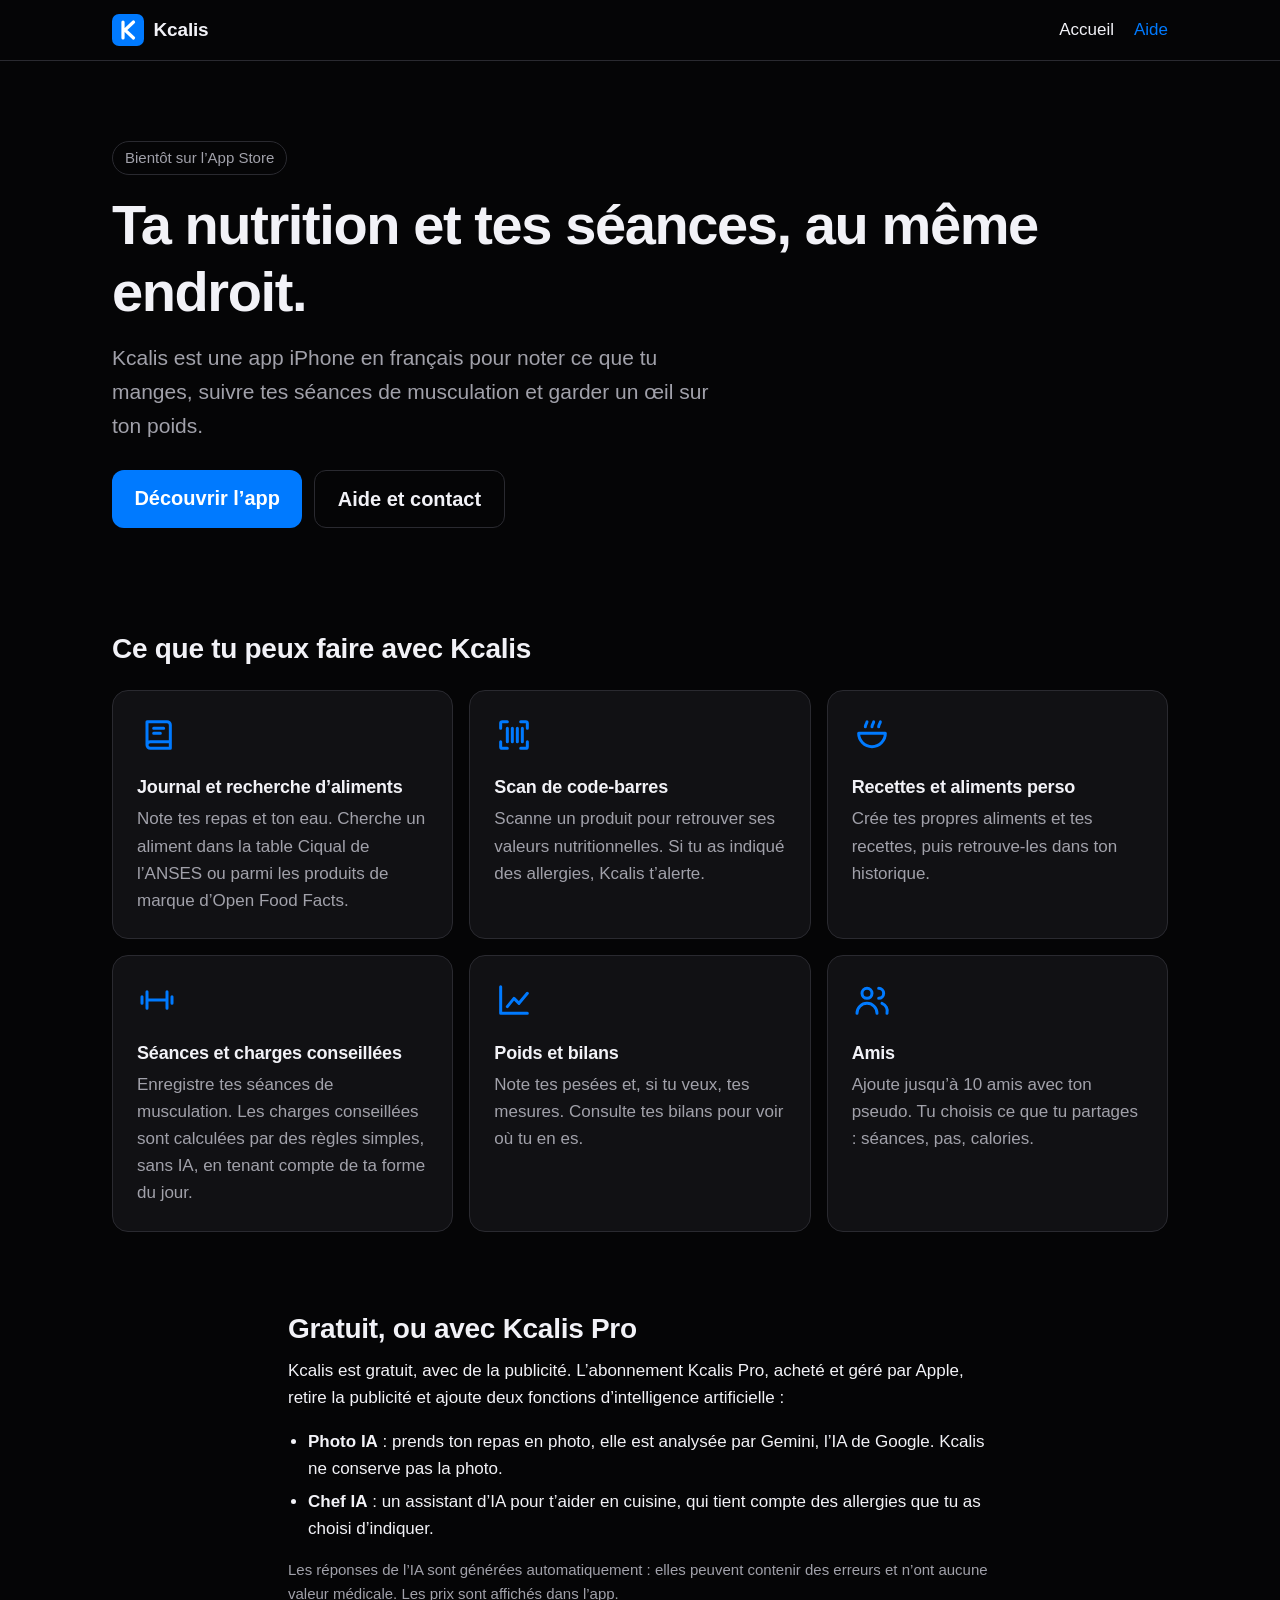
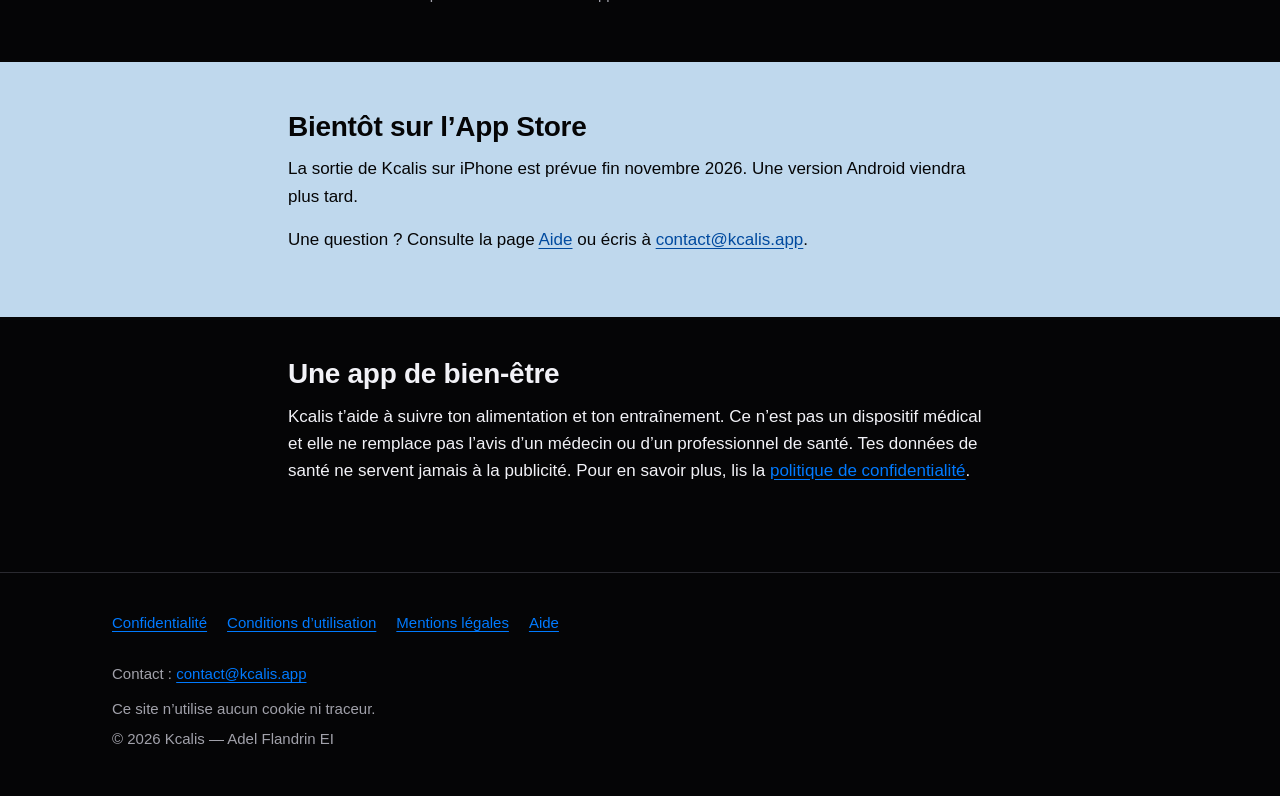
==== commit 12588a58: "Site 2 — Annule la première refonte visuelle L'auteur n'a pas retenu cette version. Les valeurs léga" ====
--- a/index.html
+++ b/index.html
@@ -45,134 +45,94 @@
     </div>
   </header>
   <main id="contenu">
-    <section class="hero" aria-labelledby="titre-accueil">
-      <div class="wrap hero-grid">
-        <div class="hero-text">
-          <p class="pill">Bientôt sur l’App Store</p>
-          <h1 id="titre-accueil">Ta nutrition et tes séances, au même endroit.</h1>
-          <p class="lead">Kcalis est une app iPhone en français pour noter ce que tu manges, suivre tes séances de musculation et garder un œil sur ton poids.</p>
-          <div class="actions">
-            <a class="button" href="#fonctions">Découvrir l’app</a>
-            <a class="button button--glass" href="/support.html">Aide et contact</a>
-          </div>
-        </div>
-        <div class="hero-visual">
-          <div class="phone">
-            <div class="phone-screen">
-              <img class="phone-icon" src="/favicon.svg" alt="Icône de l’app Kcalis" width="128" height="128">
-            </div>
-            <span class="phone-island"></span>
-          </div>
+    <section class="hero">
+      <div class="wrap">
+        <p class="eyebrow">Bientôt sur l’App Store</p>
+        <h1>Ta nutrition et tes séances, au même endroit.</h1>
+        <p class="lead">Kcalis est une app iPhone en français pour noter ce que tu manges, suivre tes séances de musculation et garder un œil sur ton poids.</p>
+        <div class="actions">
+          <a class="button" href="#fonctions">Découvrir l’app</a>
+          <a class="button button--ghost" href="/support.html">Aide et contact</a>
         </div>
       </div>
     </section>
 
-    <section class="world world--pale world--from-left" id="fonctions" aria-labelledby="titre-nutrition">
-      <div class="wrap world-grid world-grid--split">
-        <div class="world-head">
-          <p class="kicker" id="titre-fonctions">Ce que tu peux faire avec Kcalis</p>
-          <h2 id="titre-nutrition">Nutrition</h2>
-          <p class="world-lead">Journal, recherche, scan, recettes, pesées et bilans.</p>
-        </div>
-        <ul class="cards" role="list">
+    <section class="section" id="fonctions" aria-labelledby="titre-fonctions">
+      <div class="wrap">
+        <h2 id="titre-fonctions">Ce que tu peux faire avec Kcalis</h2>
+        <ul class="cards">
           <li>
-            <article class="card card--light">
-              <span class="tile" aria-hidden="true"><svg class="icon" viewBox="0 0 24 24" width="26" height="26" fill="none" focusable="false"><path d="M6 4h12a2 2 0 0 1 2 2v14H8a2 2 0 0 1-2-2zM6 18a2 2 0 0 1 2-2h12M10 8h6M10 11h4"/></svg></span>
+            <article class="card">
+              <svg viewBox="0 0 24 24" width="40" height="40" fill="none" stroke="currentColor" stroke-width="1.8" stroke-linecap="round" stroke-linejoin="round" aria-hidden="true" focusable="false"><path d="M6 4h12a2 2 0 0 1 2 2v14H8a2 2 0 0 1-2-2zM6 18a2 2 0 0 1 2-2h12M10 8h6M10 11h4"/></svg>
               <h3>Journal et recherche d’aliments</h3>
               <p>Note tes repas et ton eau. Cherche un aliment dans la table Ciqual de l’ANSES ou parmi les produits de marque d’Open Food Facts.</p>
             </article>
           </li>
           <li>
-            <article class="card card--light">
-              <span class="tile" aria-hidden="true"><svg class="icon" viewBox="0 0 24 24" width="26" height="26" fill="none" focusable="false"><path d="M4 8V5a1 1 0 0 1 1-1h3M16 4h3a1 1 0 0 1 1 1v3M20 16v3a1 1 0 0 1-1 1h-3M8 20H5a1 1 0 0 1-1-1v-3M8 8v8M11 8v8M14 8v8M17 8v8"/></svg></span>
+            <article class="card">
+              <svg viewBox="0 0 24 24" width="40" height="40" fill="none" stroke="currentColor" stroke-width="1.8" stroke-linecap="round" stroke-linejoin="round" aria-hidden="true" focusable="false"><path d="M4 8V5a1 1 0 0 1 1-1h3M16 4h3a1 1 0 0 1 1 1v3M20 16v3a1 1 0 0 1-1 1h-3M8 20H5a1 1 0 0 1-1-1v-3M8 8v8M11 8v8M14 8v8M17 8v8"/></svg>
               <h3>Scan de code-barres</h3>
               <p>Scanne un produit pour retrouver ses valeurs nutritionnelles. Si tu as indiqué des allergies, Kcalis t’alerte.</p>
             </article>
           </li>
           <li>
-            <article class="card card--light">
-              <span class="tile" aria-hidden="true"><svg class="icon" viewBox="0 0 24 24" width="26" height="26" fill="none" focusable="false"><path d="M4 11h16a8 8 0 0 1-16 0zM8 7c0-1.5 1-2 1-3M12 7c0-1.5 1-2 1-3M16 7c0-1.5 1-2 1-3"/></svg></span>
+            <article class="card">
+              <svg viewBox="0 0 24 24" width="40" height="40" fill="none" stroke="currentColor" stroke-width="1.8" stroke-linecap="round" stroke-linejoin="round" aria-hidden="true" focusable="false"><path d="M4 11h16a8 8 0 0 1-16 0zM8 7c0-1.5 1-2 1-3M12 7c0-1.5 1-2 1-3M16 7c0-1.5 1-2 1-3"/></svg>
               <h3>Recettes et aliments perso</h3>
               <p>Crée tes propres aliments et tes recettes, puis retrouve-les dans ton historique.</p>
             </article>
           </li>
           <li>
-            <article class="card card--light">
-              <span class="tile" aria-hidden="true"><svg class="icon" viewBox="0 0 24 24" width="26" height="26" fill="none" focusable="false"><path d="M4 4v16h16M8 16l4-5 3 3 5-6"/></svg></span>
+            <article class="card">
+              <svg viewBox="0 0 24 24" width="40" height="40" fill="none" stroke="currentColor" stroke-width="1.8" stroke-linecap="round" stroke-linejoin="round" aria-hidden="true" focusable="false"><path d="M3 10v4M6 7v10M18 7v10M21 10v4M6 12h12"/></svg>
+              <h3>Séances et charges conseillées</h3>
+              <p>Enregistre tes séances de musculation. Les charges conseillées sont calculées par des règles simples, sans IA, en tenant compte de ta forme du jour.</p>
+            </article>
+          </li>
+          <li>
+            <article class="card">
+              <svg viewBox="0 0 24 24" width="40" height="40" fill="none" stroke="currentColor" stroke-width="1.8" stroke-linecap="round" stroke-linejoin="round" aria-hidden="true" focusable="false"><path d="M4 4v16h16M8 16l4-5 3 3 5-6"/></svg>
               <h3>Poids et bilans</h3>
               <p>Note tes pesées et, si tu veux, tes mesures. Consulte tes bilans pour voir où tu en es.</p>
+            </article>
+          </li>
+          <li>
+            <article class="card">
+              <svg viewBox="0 0 24 24" width="40" height="40" fill="none" stroke="currentColor" stroke-width="1.8" stroke-linecap="round" stroke-linejoin="round" aria-hidden="true" focusable="false"><circle cx="9" cy="8" r="3"/><path d="M3 20a6 6 0 0 1 12 0M16 5a3 3 0 0 1 0 6M18 14a5 5 0 0 1 3 6"/></svg>
+              <h3>Amis</h3>
+              <p>Ajoute jusqu’à 10 amis avec ton pseudo. Tu choisis ce que tu partages : séances, pas, calories.</p>
             </article>
           </li>
         </ul>
       </div>
     </section>
 
-    <section class="world world--dark" id="optimisation" aria-labelledby="titre-optimisation">
-      <div class="wrap world-grid world-grid--split world-grid--reverse">
-        <div class="world-head">
-          <h2 id="titre-optimisation">Optimisation</h2>
-          <p class="world-lead">Séances, charges conseillées et amis.</p>
-        </div>
-        <ul class="cards" role="list">
-          <li>
-            <article class="card card--dark">
-              <span class="tile" aria-hidden="true"><svg class="icon" viewBox="0 0 24 24" width="26" height="26" fill="none" focusable="false"><path d="M3 10v4M6 7v10M18 7v10M21 10v4M6 12h12"/></svg></span>
-              <h3>Séances et charges conseillées</h3>
-              <p>Enregistre tes séances de musculation. Les charges conseillées sont calculées par des règles simples, sans IA, en tenant compte de ta forme du jour.</p>
-            </article>
-          </li>
-          <li>
-            <article class="card card--dark">
-              <span class="tile" aria-hidden="true"><svg class="icon" viewBox="0 0 24 24" width="26" height="26" fill="none" focusable="false"><circle cx="9" cy="8" r="3"/><path d="M3 20a6 6 0 0 1 12 0M16 5a3 3 0 0 1 0 6M18 14a5 5 0 0 1 3 6"/></svg></span>
-              <h3>Amis</h3>
-              <p>Ajoute jusqu’à 10 amis avec ton pseudo. Tu choisis ce que tu partages : séances, pas, calories.</p>
-            </article>
-          </li>
+    <section class="section" aria-labelledby="titre-pro">
+      <div class="wrap wrap--text">
+        <h2 id="titre-pro">Gratuit, ou avec Kcalis Pro</h2>
+        <p>Kcalis est gratuit, avec de la publicité. L’abonnement Kcalis Pro, acheté et géré par Apple, retire la publicité et ajoute deux fonctions d’intelligence artificielle :</p>
+        <ul>
+          <li><strong>Photo IA</strong> : prends ton repas en photo, elle est analysée par Gemini, l’IA de Google. Kcalis ne conserve pas la photo.</li>
+          <li><strong>Chef IA</strong> : un assistant d’IA pour t’aider en cuisine, qui tient compte des allergies que tu as choisi d’indiquer.</li>
         </ul>
+        <p class="note">Les réponses de l’IA sont générées automatiquement : elles peuvent contenir des erreurs et n’ont aucune valeur médicale. Les prix sont affichés dans l’app.</p>
       </div>
     </section>
 
-    <section class="world world--pale world--from-right" aria-labelledby="titre-pro">
-      <div class="wrap">
-        <div class="world-head world-head--center">
-          <h2 id="titre-pro">Gratuit, ou avec Kcalis Pro</h2>
-          <p class="world-lead">Kcalis est gratuit, avec de la publicité. L’abonnement <strong>Kcalis Pro</strong>, acheté et géré par Apple, retire la publicité et ajoute deux fonctions d’intelligence artificielle :</p>
-        </div>
-        <ul class="cards" role="list">
-          <li>
-            <article class="card card--light">
-              <span class="tile" aria-hidden="true"><svg class="icon" viewBox="0 0 24 24" width="26" height="26" fill="none" focusable="false"><path d="M4 8.5A2.5 2.5 0 0 1 6.5 6h1.6l1.4-2h5l1.4 2h1.6A2.5 2.5 0 0 1 20 8.5v8a2.5 2.5 0 0 1-2.5 2.5h-11A2.5 2.5 0 0 1 4 16.5z"/><circle cx="12" cy="12.5" r="3.5"/></svg></span>
-              <h3>Photo IA</h3>
-              <p>Prends ton repas en photo, elle est analysée par Gemini, l’IA de Google. Kcalis ne conserve pas la photo.</p>
-            </article>
-          </li>
-          <li>
-            <article class="card card--light">
-              <span class="tile" aria-hidden="true"><svg class="icon" viewBox="0 0 24 24" width="26" height="26" fill="none" focusable="false"><path d="M7.5 14.5A4 4 0 0 1 8 6.6a4.5 4.5 0 0 1 8 0 4 4 0 0 1 .5 7.9V19h-9zM7.5 16.5h9"/></svg></span>
-              <h3>Chef IA</h3>
-              <p>Un assistant d’IA pour t’aider en cuisine, qui tient compte des allergies que tu as choisi d’indiquer.</p>
-            </article>
-          </li>
-        </ul>
-        <p class="note">Les réponses de l’IA sont générées automatiquement : elles peuvent contenir des erreurs et n’ont aucune valeur médicale. Les prix sont affichés dans l’app.</p>
+    <section class="band" aria-labelledby="titre-sortie">
+      <div class="wrap wrap--text">
+        <h2 id="titre-sortie">Bientôt sur l’App Store</h2>
+        <p>La sortie de Kcalis sur iPhone est prévue fin novembre 2026. Une version Android viendra plus tard.</p>
+        <p>Une question ? Consulte la page <a href="/support.html">Aide</a> ou écris à <a href="mailto:contact@kcalis.app">contact@kcalis.app</a>.</p>
       </div>
     </section>
 
-    <div class="world world--end">
-      <div class="wrap duo">
-        <section class="card card--dark card--feature" aria-labelledby="titre-sortie">
-          <img class="app-icon" src="/favicon.svg" alt="" width="64" height="64">
-          <h2 id="titre-sortie">Bientôt sur l’App Store</h2>
-          <p>La sortie de Kcalis sur iPhone est prévue fin novembre 2026. Une version Android viendra plus tard.</p>
-          <p>Une question ? Consulte la page <a href="/support.html">Aide</a> ou écris à <a href="mailto:contact@kcalis.app">contact@kcalis.app</a>.</p>
-        </section>
-        <section class="card card--dark card--feature" aria-labelledby="titre-sante">
-          <span class="tile" aria-hidden="true"><svg class="icon" viewBox="0 0 24 24" width="26" height="26" fill="none" focusable="false"><path d="M5 19c.5-8 5.5-13 14-14-.5 8.5-5.5 13.5-14 14zM5 19l8-8"/></svg></span>
-          <h2 id="titre-sante">Une app de bien-être</h2>
-          <p>Kcalis t’aide à suivre ton alimentation et ton entraînement. Ce n’est pas un dispositif médical et elle ne remplace pas l’avis d’un médecin ou d’un professionnel de santé. Tes données de santé ne servent jamais à la publicité. Pour en savoir plus, lis la <a href="/confidentialite.html">politique de confidentialité</a>.</p>
-        </section>
+    <section class="section" aria-labelledby="titre-sante">
+      <div class="wrap wrap--text">
+        <h2 id="titre-sante">Une app de bien-être</h2>
+        <p>Kcalis t’aide à suivre ton alimentation et ton entraînement. Ce n’est pas un dispositif médical et elle ne remplace pas l’avis d’un médecin ou d’un professionnel de santé. Tes données de santé ne servent jamais à la publicité. Pour en savoir plus, lis la <a href="/confidentialite.html">politique de confidentialité</a>.</p>
       </div>
-    </div>
+    </section>
   </main>
   <footer class="site-footer">
     <div class="wrap">
@@ -184,7 +144,7 @@
           <li><a href="/support.html">Aide</a></li>
         </ul>
       </nav>
-      <p>Contact : <a href="mailto:contact@kcalis.app">contact@kcalis.app</a></p>
+      <p>Contact : <a href="mailto:contact@kcalis.app">contact@kcalis.app</a></p>
       <p>Ce site n’utilise aucun cookie ni traceur.</p>
       <p>© 2026 Kcalis — Adel Flandrin EI</p>
     </div>
--- a/assets/style.css
+++ b/assets/style.css
@@ -1,48 +1,23 @@
-/* Kcalis — feuille de style unique du site.
-   Règles : aucun style inline (la CSP l'interdit), polices système uniquement,
-   animations sur transform et opacity seulement, et seulement si l'utilisateur
-   n'a pas demandé de réduire les animations. */
+/* Kcalis — feuille de style unique du site (aucun style inline, voir la CSP). */
 
 :root {
-  /* Les deux mondes de l'app */
-  --ink: #050506;          /* Optimisation : fond sombre */
-  --pale: #bfd8ed;         /* Nutrition : fond bleu pâle */
-  --blue: #007aff;         /* accent unique */
-  --blue-ink: #004a9f;     /* accent assombri pour le texte sur fond pâle (AA) */
-
+  --bg: #050506;
+  --bg-raised: #111114;
+  --line: #2a2a30;
   --text: #f2f2f7;
   --muted: #a1a1aa;
-  --pale-text: #050506;
-  --pale-muted: #3b4b5c;
-
-  --line: rgba(255, 255, 255, 0.12);
-  --line-strong: rgba(255, 255, 255, 0.2);
-
-  /* Verre dépoli : fond opaque de repli, remplacé par la version translucide
-     dans @supports quand backdrop-filter est pris en charge. */
-  --glass-dark-solid: #0e0e11;
-  --glass-dark: rgba(18, 18, 22, 0.7);
-  --glass-light-solid: #e2edf7;
-  --glass-light: rgba(255, 255, 255, 0.55);
-  --glass-blur: saturate(180%) blur(24px);
-
-  --radius-xl: 2rem;
-  --radius-lg: 1.5rem;
-  --radius-md: 1.125rem;
-
-  --max: 72rem;
-  --max-text: 44rem;
-  --gutter: clamp(1rem, 4vw, 2rem);
-  --slant: clamp(1.75rem, 6vw, 5.5rem);
-  --header-h: 3.5rem;
-  --section-space: clamp(4rem, 9vw, 7.5rem);
-
-  --font: -apple-system, BlinkMacSystemFont, "SF Pro Text", "SF Pro Display", "Segoe UI", Roboto, "Helvetica Neue", Arial, sans-serif;
-
+  --blue: #007aff;
+  --blue-hover: #3395ff;
+  --light: #bfd8ed;
+  --light-text: #050506;
+  --light-link: #004a9f;
+  --todo-bg: #3d2e00;
+  --todo-text: #ffd666;
+  --radius: 16px;
+  --max: 68rem;
+  --max-text: 46rem;
   color-scheme: dark;
 }
-
-/* Base */
 
 *,
 *::before,
@@ -53,58 +28,65 @@
 html {
   -webkit-text-size-adjust: 100%;
   text-size-adjust: 100%;
-  scroll-padding-top: calc(var(--header-h) + 1rem);
 }
 
 body {
   margin: 0;
-  background: var(--ink);
+  background: var(--bg);
   color: var(--text);
-  font-family: var(--font);
+  font-family: -apple-system, BlinkMacSystemFont, "SF Pro Text", "Segoe UI", Roboto, "Helvetica Neue", Arial, sans-serif;
   font-size: 1.0625rem;
   line-height: 1.6;
-  -webkit-font-smoothing: antialiased;
-  -moz-osx-font-smoothing: grayscale;
   overflow-wrap: break-word;
 }
 
 img,
 svg {
-  display: block;
   max-width: 100%;
   height: auto;
 }
 
 a {
   color: var(--blue);
-  text-decoration-thickness: 1px;
-  text-underline-offset: 0.2em;
+  text-underline-offset: 0.18em;
 }
 
 a:hover {
-  text-decoration-thickness: 2px;
+  color: var(--blue-hover);
 }
 
 :focus-visible {
   outline: 3px solid var(--blue);
   outline-offset: 3px;
-  border-radius: 6px;
+  border-radius: 4px;
 }
 
 h1,
 h2,
 h3 {
-  margin: 0;
-  font-weight: 700;
-  line-height: 1.1;
-  letter-spacing: -0.02em;
-  text-wrap: balance;
+  line-height: 1.2;
+  letter-spacing: -0.01em;
+}
+
+h1 {
+  font-size: clamp(2rem, 7vw, 3.5rem);
+  margin: 0 0 1rem;
+  letter-spacing: -0.025em;
+}
+
+h2 {
+  font-size: clamp(1.375rem, 4vw, 1.75rem);
+  margin: 2.5rem 0 0.75rem;
+}
+
+h3 {
+  font-size: 1.125rem;
+  margin: 1.75rem 0 0.5rem;
 }
 
 p,
 ul,
-ol,
-dl {
+ol {
   margin: 0 0 1rem;
 }
 
@@ -114,16 +96,11 @@
 }
 
 li + li {
-  margin-top: 0.4rem;
+  margin-top: 0.35rem;
 }
 
 strong {
-  font-weight: 700;
-  color: inherit;
-}
-
-address {
-  font-style: normal;
+  font-weight: 650;
 }
 
 .visually-hidden {
@@ -141,38 +118,35 @@
 .skip-link {
   position: absolute;
   left: 1rem;
-  top: -4rem;
-  z-index: 100;
-  padding: 0.625rem 1rem;
-  border-radius: 999px;
-  background: var(--text);
-  color: var(--ink);
-  font-weight: 700;
+  top: -3rem;
+  z-index: 10;
+  padding: 0.5rem 1rem;
+  background: var(--blue);
+  color: #fff;
+  font-weight: 600;
+  border-radius: 8px;
   text-decoration: none;
 }
 
 .skip-link:focus {
-  top: 0.5rem;
+  top: 0.75rem;
+  color: #fff;
 }
 
 .wrap {
   width: 100%;
   max-width: var(--max);
   margin: 0 auto;
-  padding: 0 var(--gutter);
+  padding: 0 1rem;
 }
 
 .wrap--text {
-  max-width: calc(var(--max-text) + 2 * var(--gutter));
-}
-
-/* En-tête : verre sombre, collé en haut */
+  max-width: var(--max-text);
+}
+
+/* En-tête */
 
 .site-header {
-  position: sticky;
-  top: 0;
-  z-index: 50;
-  background: var(--ink);
   border-bottom: 1px solid var(--line);
 }
 
@@ -181,16 +155,16 @@
   align-items: center;
   justify-content: space-between;
   gap: 1rem;
-  min-height: var(--header-h);
+  min-height: 3.75rem;
 }
 
 .brand {
   display: inline-flex;
   align-items: center;
-  gap: 0.625rem;
+  gap: 0.6rem;
   color: var(--text);
+  font-weight: 700;
   font-size: 1.1875rem;
-  font-weight: 700;
   letter-spacing: -0.01em;
   text-decoration: none;
 }
@@ -200,14 +174,14 @@
 }
 
 .brand img {
-  width: 1.875rem;
-  height: 1.875rem;
+  width: 2rem;
+  height: 2rem;
   flex: none;
 }
 
 .site-nav ul {
   display: flex;
-  gap: 0.25rem;
+  gap: 1.25rem;
   list-style: none;
   margin: 0;
   padding: 0;
@@ -219,338 +193,85 @@
 
 .site-nav a {
   display: inline-block;
-  padding: 0.375rem 0.875rem;
+  padding: 0.5rem 0;
+  font-weight: 500;
+  text-decoration: none;
+}
+
+.site-nav a[aria-current="page"] {
+  color: var(--text);
+}
+
+/* Accueil */
+
+.hero {
+  padding: 3.5rem 0 3rem;
+}
+
+.eyebrow {
+  display: inline-block;
+  margin-bottom: 1rem;
+  padding: 0.25rem 0.75rem;
+  border: 1px solid var(--line);
   border-radius: 999px;
-  color: var(--text);
+  color: var(--muted);
   font-size: 0.9375rem;
-  font-weight: 600;
-  text-decoration: none;
-}
-
-.site-nav a:hover {
-  text-decoration: underline;
-}
-
-.site-nav a[aria-current="page"] {
-  background: rgba(255, 255, 255, 0.14);
-}
-
-/* Boutons et pastilles */
-
-.pill {
-  display: inline-flex;
-  align-items: center;
-  gap: 0.5rem;
-  margin: 0;
-  padding: 0.375rem 0.9375rem 0.375rem 0.75rem;
-  border-radius: 999px;
-  background: var(--glass-dark-solid);
-  box-shadow: inset 0 0 0 1px var(--line-strong);
-  color: var(--text);
-  font-size: 0.9375rem;
-  font-weight: 600;
-}
-
-.pill::before {
-  content: "";
-  width: 0.5rem;
-  height: 0.5rem;
-  border-radius: 50%;
-  background: var(--blue);
-  box-shadow: 0 0 0 4px rgba(0, 122, 255, 0.25);
+}
+
+.lead {
+  max-width: 38rem;
+  color: var(--muted);
+  font-size: clamp(1.125rem, 3.2vw, 1.3125rem);
 }
 
 .actions {
   display: flex;
   flex-wrap: wrap;
   gap: 0.75rem;
-  margin-top: 2rem;
-}
-
-.actions .button {
-  flex: 1 1 auto;
+  margin-top: 1.75rem;
 }
 
 .button {
-  display: inline-flex;
-  align-items: center;
-  justify-content: center;
-  min-height: 3.25rem;
-  padding: 0.75rem 1.625rem;
-  border-radius: 999px;
+  display: inline-block;
+  padding: 0.75rem 1.4rem;
+  border-radius: 12px;
   background: var(--blue);
-  box-shadow: inset 0 1px 0 rgba(255, 255, 255, 0.22), 0 14px 32px -14px rgba(0, 122, 255, 0.75);
   color: #fff;
   font-size: 1.25rem;
   font-weight: 700;
-  line-height: 1.2;
-  letter-spacing: -0.01em;
   text-decoration: none;
 }
 
 .button:hover {
-  color: #fff;
-  text-decoration: none;
-  transform: translateY(-2px);
-}
-
-.button--glass {
-  background: var(--glass-dark-solid);
-  box-shadow: inset 0 0 0 1px var(--line-strong);
+  background: var(--blue-hover);
+  color: #050506;
+}
+
+.button--ghost {
+  background: transparent;
+  border: 1px solid var(--line);
   color: var(--text);
 }
 
-.button--glass:hover {
+.button--ghost:hover {
+  background: var(--bg-raised);
   color: var(--text);
 }
 
-/* Icônes : SVG dessinés à la main, colorés par les classes .tile et .icon */
-
-.tile {
-  display: inline-grid;
-  place-items: center;
-  width: 3rem;
-  height: 3rem;
-  border-radius: 0.875rem;
-  background: var(--blue);
-  box-shadow: inset 0 1px 0 rgba(255, 255, 255, 0.25), 0 10px 24px -10px rgba(0, 122, 255, 0.8);
-  color: #fff;
-}
-
-.icon {
-  width: 1.625rem;
-  height: 1.625rem;
-  fill: none;
-  stroke: currentColor;
-  stroke-width: 1.8;
-  stroke-linecap: round;
-  stroke-linejoin: round;
-}
-
-.app-icon {
-  width: 4rem;
-  height: 4rem;
-  border-radius: 22%;
-  box-shadow: 0 14px 30px -12px rgba(0, 122, 255, 0.8);
-}
-
-/* Accueil : héros */
-
-.hero {
-  position: relative;
-  overflow: hidden;
-  padding: clamp(2.5rem, 7vw, 5.5rem) 0 clamp(3rem, 7vw, 5rem);
-  background: radial-gradient(70rem 36rem at 50% -12%, rgba(0, 122, 255, 0.12), rgba(0, 122, 255, 0) 70%), var(--ink);
-}
-
-.hero-grid {
-  display: grid;
-  gap: clamp(2.5rem, 6vw, 4rem);
-  align-items: center;
-}
-
-.hero h1 {
-  margin: 1.5rem 0 1.25rem;
-  font-size: clamp(2.75rem, 1.5rem + 4.8vw, 5rem);
-  font-weight: 800;
-  line-height: 1.02;
-  letter-spacing: -0.045em;
-}
-
-.lead {
-  max-width: 34rem;
-  margin: 0;
-  color: var(--muted);
-  font-size: clamp(1.125rem, 1rem + 0.5vw, 1.375rem);
-  line-height: 1.5;
-}
-
-/* Accueil : téléphone en 3D, en CSS seul */
-
-.hero-visual {
-  position: relative;
-  display: grid;
-  place-items: center;
-  padding: 1rem 0 1.5rem;
-  perspective: 1200px;
-}
-
-.hero-visual::before {
-  content: "";
-  position: absolute;
-  top: 50%;
-  left: 50%;
-  width: 46rem;
-  height: 46rem;
-  margin: -23rem 0 0 -23rem;
-  background: radial-gradient(closest-side, rgba(0, 122, 255, 0.3), rgba(0, 122, 255, 0) 72%);
-  pointer-events: none;
-}
-
-.phone {
-  --w: min(62vw, 18.5rem);
-  position: relative;
-  width: var(--w);
-  aspect-ratio: 9 / 19.5;
-  padding: calc(var(--w) * 0.035);
-  border-radius: calc(var(--w) * 0.16);
-  background: linear-gradient(145deg, #5c5c64 0%, #26262b 20%, #0d0d0f 50%, #1f1f23 80%, #4c4c54 100%);
-  box-shadow:
-    inset 0 0 0 1px rgba(255, 255, 255, 0.24),
-    inset 0 0 0 calc(var(--w) * 0.012) #121215,
-    0 40px 80px -32px rgba(0, 0, 0, 0.9),
-    0 30px 90px -24px rgba(0, 122, 255, 0.45);
-  transform: rotateX(6deg) rotateY(-10deg);
-  transform-style: preserve-3d;
-}
-
-/* Tranche : un second panneau en retrait donne l'épaisseur quand le téléphone pivote. */
-.phone::before {
-  content: "";
-  position: absolute;
-  inset: 0;
-  border-radius: inherit;
-  background: linear-gradient(145deg, #3c3c43, #111114 55%, #2c2c31);
-  transform: translateZ(calc(var(--w) * -0.05));
-}
-
-.phone-screen {
-  position: relative;
-  display: grid;
-  place-items: center;
-  height: 100%;
-  overflow: hidden;
-  border-radius: calc(var(--w) * 0.125);
-  background: var(--ink);
-  transform: translateZ(1px);
-}
-
-.phone-icon {
-  width: 42%;
-  height: auto;
-}
-
-.phone-island {
-  position: absolute;
-  top: calc(var(--w) * 0.065);
-  left: 50%;
-  width: calc(var(--w) * 0.3);
-  height: calc(var(--w) * 0.088);
-  margin-left: calc(var(--w) * -0.15);
-  border-radius: 999px;
-  background: radial-gradient(circle closest-side at 82% 50%, #26324a 0 34%, rgba(0, 0, 0, 0) 42%), #000;
-  box-shadow: inset 0 0 0 1px rgba(255, 255, 255, 0.06);
-  transform: translateZ(2px);
-}
-
-@keyframes phone-sway {
-  0%,
-  100% {
-    transform: rotateX(6deg) rotateY(-12deg);
-  }
-
-  25% {
-    transform: rotateX(-2deg) rotateY(-5deg);
-  }
-
-  50% {
-    transform: rotateX(-6deg) rotateY(10deg);
-  }
-
-  75% {
-    transform: rotateX(3deg) rotateY(2deg);
-  }
-}
-
-/* Accueil : les deux mondes */
-
-.world {
-  position: relative;
-  padding: var(--section-space) 0;
-}
-
-.world--pale {
-  padding: calc(var(--slant) + var(--section-space)) 0;
-  background:
-    radial-gradient(44rem 32rem at 0% 0%, rgba(255, 255, 255, 0.42), rgba(255, 255, 255, 0) 70%),
-    radial-gradient(40rem 30rem at 85% 70%, rgba(0, 122, 255, 0.14), rgba(0, 122, 255, 0) 70%),
-    var(--pale);
-  color: var(--pale-text);
-}
-
-/* Bords en biais, d'un sens puis de l'autre : le passage d'un monde à l'autre
-   rappelle le geste horizontal de l'app. */
-.world--from-left {
-  clip-path: polygon(0 var(--slant), 100% 0, 100% calc(100% - var(--slant)), 0 100%);
-}
-
-.world--from-right {
-  clip-path: polygon(0 0, 100% var(--slant), 100% 100%, 0 calc(100% - var(--slant)));
-}
-
-.world--dark {
-  background: radial-gradient(38rem 26rem at 80% 50%, rgba(0, 122, 255, 0.2), rgba(0, 122, 255, 0) 70%), var(--ink);
-}
-
-.world--end {
-  background: radial-gradient(40rem 24rem at 15% 55%, rgba(0, 122, 255, 0.1), rgba(0, 122, 255, 0) 70%), var(--ink);
-}
-
-.world-grid {
-  display: grid;
-  gap: clamp(2rem, 5vw, 3.5rem);
-}
-
-.kicker {
-  margin: 0 0 1rem;
-  color: var(--blue-ink);
-  font-size: 1rem;
-  font-weight: 700;
-  letter-spacing: -0.005em;
-}
-
-.world h2 {
-  margin: 0 0 1rem;
-  font-size: clamp(2.5rem, 1.2rem + 4vw, 4rem);
-  font-weight: 800;
-  line-height: 1;
-  letter-spacing: -0.045em;
-}
-
-.world-lead {
-  max-width: 32rem;
-  margin: 0;
-  color: var(--muted);
-  font-size: clamp(1.125rem, 1rem + 0.5vw, 1.3125rem);
-  line-height: 1.5;
-}
-
-.world--pale .world-lead {
-  color: var(--pale-muted);
-}
-
-.world-head--center {
-  max-width: 44rem;
-  margin: 0 auto;
-  text-align: center;
-}
-
-.world-head--center .world-lead {
-  margin: 0 auto;
-}
-
-.world--pale :focus-visible {
-  outline-color: var(--pale-text);
-}
-
-/* Cartes */
+.section {
+  padding: 2.5rem 0;
+}
+
+.section > .wrap > h2:first-child {
+  margin-top: 0;
+}
 
 .cards {
   display: grid;
-  grid-template-columns: minmax(0, 1fr);
+  grid-template-columns: 1fr;
   gap: 1rem;
   list-style: none;
-  margin: 0;
+  margin: 1.5rem 0 0;
   padding: 0;
 }
 
@@ -560,258 +281,129 @@
 
 .card {
   height: 100%;
-  padding: clamp(1.5rem, 3vw, 2rem);
-  border-radius: var(--radius-lg);
+  padding: 1.5rem;
+  background: var(--bg-raised);
+  border: 1px solid var(--line);
+  border-radius: var(--radius);
 }
 
 .card h3 {
-  margin: 1.25rem 0 0.5rem;
-  font-size: 1.25rem;
-  line-height: 1.25;
-  letter-spacing: -0.015em;
+  margin: 0.9rem 0 0.4rem;
 }
 
 .card p {
   margin: 0;
-}
-
-.card p + p {
-  margin-top: 0.875rem;
-}
-
-.card--light {
-  background: var(--glass-light-solid);
-  border: 1px solid rgba(255, 255, 255, 0.8);
-  box-shadow: 0 24px 48px -28px rgba(0, 45, 95, 0.45);
-  color: var(--pale-text);
-}
-
-.card--light p {
-  color: var(--pale-muted);
-}
-
-.card--dark {
-  background: var(--glass-dark-solid);
+  color: var(--muted);
+}
+
+.card svg {
+  width: 2.5rem;
+  height: 2.5rem;
+  color: var(--blue);
+}
+
+.note {
+  color: var(--muted);
+  font-size: 0.9375rem;
+}
+
+.band {
+  background: var(--light);
+  color: var(--light-text);
+  padding: 3rem 0;
+}
+
+.band a {
+  color: var(--light-link);
+}
+
+.band a:hover {
+  color: var(--light-text);
+}
+
+.band h2 {
+  margin-top: 0;
+}
+
+.band :focus-visible {
+  outline-color: var(--light-text);
+}
+
+/* Pages de texte */
+
+.page {
+  padding: 2.5rem 0 3rem;
+}
+
+.page h1 {
+  font-size: clamp(1.875rem, 6vw, 2.5rem);
+}
+
+.updated {
+  color: var(--muted);
+  font-size: 0.9375rem;
+}
+
+.toc {
+  margin: 1.5rem 0 2rem;
+  padding: 1.25rem 1.5rem;
+  background: var(--bg-raised);
   border: 1px solid var(--line);
-  box-shadow: inset 0 1px 0 rgba(255, 255, 255, 0.06), 0 24px 48px -28px rgba(0, 0, 0, 0.9);
-}
-
-.card--dark p {
-  color: var(--muted);
-}
-
-.card--feature h2 {
-  margin: 1.5rem 0 0.875rem;
-  font-size: clamp(1.75rem, 1.2rem + 2vw, 2.5rem);
-  font-weight: 800;
-  line-height: 1.05;
-  letter-spacing: -0.035em;
-}
-
-.note {
-  margin: 1.5rem 0 0;
-  color: var(--pale-muted);
+  border-radius: var(--radius);
+}
+
+.toc h2 {
+  margin: 0 0 0.5rem;
+  font-size: 1.0625rem;
+}
+
+.toc ol {
+  margin: 0;
+}
+
+.callout {
+  margin: 1.5rem 0;
+  padding: 1rem 1.25rem;
+  border-left: 4px solid var(--blue);
+  background: var(--bg-raised);
+  border-radius: 0 12px 12px 0;
+}
+
+.callout p:last-child {
+  margin-bottom: 0;
+}
+
+.todo {
+  padding: 0 0.3em;
+  background: var(--todo-bg);
+  color: var(--todo-text);
+  border-radius: 4px;
+  font-weight: 600;
+}
+
+dl.facts {
+  margin: 0 0 1.5rem;
+}
+
+dl.facts dt {
+  margin-top: 0.75rem;
+  color: var(--muted);
   font-size: 0.9375rem;
-}
-
-.world-head--center + .cards,
-.world-head--center + .cards + .note {
-  max-width: 52rem;
-  margin-left: auto;
-  margin-right: auto;
-}
-
-.world-head--center + .cards {
-  margin-top: clamp(2rem, 5vw, 3rem);
-}
-
-.world-head--center + .cards + .note {
-  text-align: center;
-}
-
-.duo {
-  display: grid;
-  gap: 1rem;
-}
-
-/* Pages de texte : légales et Aide */
-
-.page {
-  padding: clamp(2.5rem, 6vw, 4.5rem) 0 clamp(3rem, 7vw, 5rem);
-  background: radial-gradient(56rem 28rem at 100% 0%, rgba(0, 122, 255, 0.12), rgba(0, 122, 255, 0) 70%);
-}
-
-.page h1 {
-  margin: 0 0 1rem;
-  font-size: clamp(2.25rem, 1.5rem + 3.6vw, 3.75rem);
-  font-weight: 800;
-  line-height: 1.04;
-  letter-spacing: -0.04em;
-}
-
-.page h2 {
-  margin: 3rem 0 1rem;
-  font-size: clamp(1.375rem, 1.1rem + 1.2vw, 1.75rem);
-  letter-spacing: -0.025em;
-  line-height: 1.2;
-}
-
-.page h3 {
-  margin: 2rem 0 0.75rem;
-  font-size: 1.1875rem;
-  letter-spacing: -0.015em;
-}
-
-.page p,
-.page li {
-  line-height: 1.7;
-}
-
-.page .lead {
-  margin-bottom: 1rem;
-}
-
-.updated {
-  display: inline-block;
-  padding: 0.25rem 0.75rem;
-  border-radius: 999px;
-  box-shadow: inset 0 0 0 1px var(--line-strong);
-  color: var(--muted);
-  font-size: 0.875rem;
-}
-
-/* Sommaire : liste groupée façon iOS, sur verre */
-
-.toc {
-  margin: 2rem 0 2.5rem;
-  padding: 1.125rem 1.25rem 0.375rem;
-  border: 1px solid var(--line);
-  border-radius: var(--radius-lg);
-  background: var(--glass-dark-solid);
-}
-
-.page .toc h2 {
-  margin: 0 0 0.25rem;
-  color: var(--muted);
-  font-size: 0.8125rem;
-  font-weight: 700;
-  letter-spacing: 0.06em;
-  line-height: 1.4;
-  text-transform: uppercase;
-}
-
-.toc ol,
-.toc ul {
-  margin: 0;
-  padding: 0;
-  list-style: none;
-  counter-reset: toc;
-}
-
-.toc li {
-  counter-increment: toc;
-}
-
-.toc li + li {
-  margin-top: 0;
-  border-top: 1px solid var(--line);
-}
-
-.toc a {
-  display: flex;
-  align-items: center;
-  gap: 0.75rem;
-  padding: 0.75rem 0;
-  color: var(--text);
-  line-height: 1.4;
-  text-decoration: none;
-}
-
-.toc a:hover {
-  text-decoration: underline;
-}
-
-.toc ol a::before {
-  content: counter(toc) ".";
-  flex: none;
-  min-width: 1.75rem;
-  color: var(--muted);
-  font-variant-numeric: tabular-nums;
-}
-
-.toc a::after {
-  content: "";
-  flex: none;
-  width: 0.5rem;
-  height: 0.5rem;
-  margin: 0 0.25rem 0 auto;
-  border-top: 2px solid var(--muted);
-  border-right: 2px solid var(--muted);
-  transform: rotate(45deg);
-}
-
-/* Blocs sur verre */
-
-.callout,
-dl.facts,
-.page address {
-  margin: 1.25rem 0 1.5rem;
-  border: 1px solid var(--line);
-  border-radius: var(--radius-md);
-  background: var(--glass-dark-solid);
-}
-
-.callout {
-  padding: 1.25rem 1.5rem;
-  box-shadow: inset 3px 0 0 var(--blue);
-}
-
-.callout p:last-child,
-.callout ul:last-child {
-  margin-bottom: 0;
-}
-
-.page address {
-  padding: 1rem 1.25rem;
-  line-height: 1.7;
-}
-
-dl.facts {
-  padding: 0.25rem 1.25rem;
-}
-
-dl.facts dt {
-  padding-top: 0.875rem;
-  color: var(--muted);
-  font-size: 0.875rem;
 }
 
 dl.facts dd {
   margin: 0;
-  padding: 0.125rem 0 0.875rem;
-  border-bottom: 1px solid var(--line);
-}
-
-dl.facts dd:last-child {
-  border-bottom: 0;
-}
-
-.todo {
-  padding: 0 0.3em;
-  border-radius: 4px;
-  background: #3d2e00;
-  color: #ffd666;
-  font-weight: 600;
-}
-
-/* Tableaux : tableau classique, liste de cartes sous 600 px */
+}
+
+address {
+  font-style: normal;
+}
 
 .table-wrap {
-  margin: 1.25rem 0 1.75rem;
+  margin: 1rem 0 1.5rem;
   overflow-x: auto;
   border: 1px solid var(--line);
-  border-radius: var(--radius-md);
-  background: var(--glass-dark-solid);
+  border-radius: 12px;
 }
 
 table {
@@ -819,51 +411,46 @@
   min-width: 36rem;
   border-collapse: collapse;
   font-size: 0.9375rem;
-  line-height: 1.55;
 }
 
 caption {
-  padding: 0.875rem 1rem;
-  color: var(--muted);
-  font-size: 0.875rem;
+  padding: 0.75rem 1rem;
   text-align: left;
+  color: var(--muted);
 }
 
 th,
 td {
-  padding: 0.875rem 1rem;
-  border-top: 1px solid var(--line);
+  padding: 0.75rem 1rem;
   text-align: left;
   vertical-align: top;
+  border-top: 1px solid var(--line);
 }
 
 thead th {
-  font-size: 0.875rem;
+  background: var(--bg-raised);
 }
 
 /* Questions fréquentes */
 
-.faq {
-  display: grid;
-  gap: 1rem;
-}
-
 .faq section {
-  padding: 1.5rem 1.5rem 0.5rem;
+  margin: 0 0 1rem;
+  padding: 1.25rem 1.25rem 0.25rem;
+  background: var(--bg-raised);
   border: 1px solid var(--line);
-  border-radius: var(--radius-lg);
-  background: var(--glass-dark-solid);
-}
-
-.page .faq h2 {
+  border-radius: 12px;
+}
+
+.faq section h2 {
   margin: 0 0 0.75rem;
-  font-size: 1.25rem;
+  font-size: 1.1875rem;
 }
 
 /* Pied de page */
 
 .site-footer {
-  padding: 2.5rem 0 3rem;
+  margin-top: 2rem;
+  padding: 2rem 0 2.5rem;
   border-top: 1px solid var(--line);
   color: var(--muted);
   font-size: 0.9375rem;
@@ -872,9 +459,9 @@
 .site-footer ul {
   display: flex;
   flex-wrap: wrap;
-  gap: 0.25rem 1.5rem;
+  gap: 0.25rem 1.25rem;
   list-style: none;
-  margin: 0 0 1.25rem;
+  margin: 0 0 1rem;
   padding: 0;
 }
 
@@ -884,229 +471,42 @@
 
 .site-footer a {
   display: inline-block;
-  padding: 0.25rem 0;
+  padding: 0.35rem 0;
 }
 
 .site-footer p {
-  margin: 0 0 0.375rem;
+  margin: 0 0 0.35rem;
 }
 
 /* 404 */
 
 .notfound {
-  padding: clamp(4rem, 12vw, 8rem) 0;
+  padding: 5rem 0;
   text-align: center;
-}
-
-.notfound h1 {
-  margin: 0 0 1rem;
-  font-size: clamp(2.5rem, 1.5rem + 4vw, 4rem);
-  font-weight: 800;
-  line-height: 1.04;
-  letter-spacing: -0.04em;
-}
-
-.notfound .app-icon {
-  width: 5rem;
-  height: 5rem;
-  margin: 0 auto 2rem;
-}
-
-.notfound .lead {
-  margin: 0 auto;
-}
-
-.notfound .actions {
-  justify-content: center;
-}
-
-.notfound .actions .button {
-  flex: 0 0 auto;
 }
 
 /* Écrans plus larges */
 
 @media (min-width: 40rem) {
   .cards {
-    grid-template-columns: repeat(2, minmax(0, 1fr));
-  }
-
-  .actions .button {
-    flex: 0 0 auto;
-  }
-}
-
-@media (min-width: 48rem) {
-  .duo {
-    grid-template-columns: repeat(2, minmax(0, 1fr));
-  }
-}
-
-@media (min-width: 56rem) {
-  .hero-grid {
-    grid-template-columns: minmax(0, 1.1fr) minmax(0, 0.9fr);
+    grid-template-columns: repeat(2, 1fr);
+  }
+
+  .hero {
+    padding: 5rem 0 4rem;
   }
 }
 
 @media (min-width: 64rem) {
-  .world-grid--split {
-    grid-template-columns: minmax(0, 0.8fr) minmax(0, 1.2fr);
-    align-items: start;
-  }
-
-  .world-grid--split > .world-head {
-    position: sticky;
-    top: calc(var(--header-h) + 2.5rem);
-    padding-top: 1rem;
-  }
-
-  .world-grid--reverse {
-    grid-template-columns: minmax(0, 1.1fr) minmax(0, 1fr);
-    align-items: center;
-  }
-
-  .world-grid--reverse > .world-head {
-    position: static;
-    order: 2;
-    padding-top: 0;
-  }
-}
-
-/* Tableaux en cartes sous 600 px de large */
-
-@media screen and (max-width: 599.98px) {
-  .table-wrap {
-    overflow: visible;
-    border: 0;
-    border-radius: 0;
-    background: none;
-  }
-
-  .table-wrap table {
-    min-width: 0;
-  }
-
-  .table-wrap table,
-  .table-wrap caption,
-  .table-wrap tbody,
-  .table-wrap tr,
-  .table-wrap th,
-  .table-wrap td {
-    display: block;
-  }
-
-  .table-wrap thead {
-    position: absolute;
-    width: 1px;
-    height: 1px;
-    overflow: hidden;
-    clip: rect(0 0 0 0);
-    white-space: nowrap;
-  }
-
-  .table-wrap caption {
-    padding: 0 0 0.75rem;
-  }
-
-  .table-wrap tr {
-    margin: 0 0 0.875rem;
-    padding: 1.125rem 1.25rem;
-    border: 1px solid var(--line);
-    border-radius: var(--radius-md);
-    background: var(--glass-dark-solid);
-  }
-
-  .table-wrap th,
-  .table-wrap td {
-    padding: 0;
-    border: 0;
-  }
-
-  .table-wrap th[scope="row"] {
-    padding-bottom: 0.25rem;
-    font-size: 1.0625rem;
-  }
-
-  .table-wrap td {
-    padding-top: 0.75rem;
-  }
-
-  .table-wrap td::before {
-    content: attr(data-label);
-    content: attr(data-label) / "";
-    display: block;
-    margin-bottom: 0.125rem;
-    color: var(--muted);
-    font-size: 0.8125rem;
-    font-weight: 600;
-  }
-}
-
-/* Verre dépoli quand le navigateur sait le faire (sinon : fonds opaques ci-dessus) */
-
-@supports ((-webkit-backdrop-filter: blur(1px)) or (backdrop-filter: blur(1px))) {
-  .site-header {
-    background: rgba(5, 5, 6, 0.72);
-    -webkit-backdrop-filter: var(--glass-blur);
-    backdrop-filter: var(--glass-blur);
-  }
-
-  .pill,
-  .button--glass {
-    background: rgba(255, 255, 255, 0.08);
-    -webkit-backdrop-filter: var(--glass-blur);
-    backdrop-filter: var(--glass-blur);
-  }
-
-  .card--light {
-    background: var(--glass-light);
-    -webkit-backdrop-filter: var(--glass-blur);
-    backdrop-filter: var(--glass-blur);
-  }
-
-  .card--dark,
-  .toc,
-  .callout,
-  dl.facts,
-  .page address,
-  .table-wrap,
-  .faq section {
-    background: var(--glass-dark);
-    -webkit-backdrop-filter: var(--glass-blur);
-    backdrop-filter: var(--glass-blur);
-  }
-}
-
-@supports ((-webkit-backdrop-filter: blur(1px)) or (backdrop-filter: blur(1px))) {
-  @media screen and (max-width: 599.98px) {
-    .table-wrap {
-      background: none;
-      -webkit-backdrop-filter: none;
-      backdrop-filter: none;
-    }
-
-    .table-wrap tr {
-      background: var(--glass-dark);
-      -webkit-backdrop-filter: var(--glass-blur);
-      backdrop-filter: var(--glass-blur);
-    }
-  }
-}
-
-/* Mouvement : seulement si l'utilisateur ne demande pas de le réduire,
-   et seulement sur transform et opacity. */
+  .cards {
+    grid-template-columns: repeat(3, 1fr);
+  }
+}
 
 @media (prefers-reduced-motion: no-preference) {
-  html {
-    scroll-behavior: smooth;
-  }
-
+  a,
   .button {
-    transition: transform 0.2s ease;
-  }
-
-  .phone {
-    animation: phone-sway 16s ease-in-out infinite;
+    transition: color 0.15s ease, background-color 0.15s ease;
   }
 }
 
@@ -1118,131 +518,20 @@
     transition: none !important;
     scroll-behavior: auto !important;
   }
-
-  .button:hover {
-    transform: none;
-  }
-}
-
-/* Impression : fond blanc, texte noir, adresse des liens visible */
+}
 
 @media print {
-  @page {
-    margin: 1.5cm;
-  }
-
-  *,
-  *::before,
-  *::after {
-    color: #000 !important;
-    background: none !important;
-    box-shadow: none !important;
-    text-shadow: none !important;
-    -webkit-backdrop-filter: none !important;
-    backdrop-filter: none !important;
-  }
-
-  html {
-    scroll-padding-top: 0;
+  .site-header nav,
+  .skip-link {
+    display: none;
   }
 
   body {
-    background: #fff !important;
-    font-size: 11pt;
-  }
-
-  .site-header {
-    position: static;
-    border-bottom: 1px solid #000;
-  }
-
-  .site-nav,
-  .skip-link,
-  .hero-visual,
-  .actions,
-  .tile,
-  .app-icon {
-    display: none !important;
-  }
-
-  .hero,
-  .world,
-  .page,
-  .notfound {
-    padding: 1.5rem 0;
-    clip-path: none;
-  }
-
-  .hero h1,
-  .world h2,
-  .page h1 {
-    font-size: 22pt;
-  }
-
-  .card,
-  .toc,
-  .callout,
-  dl.facts,
-  .page address,
-  .table-wrap,
-  .faq section,
-  .pill,
-  .updated {
-    border: 1px solid #000;
-  }
-
-  .table-wrap {
-    overflow: visible;
-  }
-
-  table {
-    min-width: 0;
-  }
-
-  th,
-  td {
-    border-top: 1px solid #000;
-  }
-
-  a {
-    text-decoration: underline;
-  }
-
-  a[href^="http"]::after {
-    content: " (" attr(href) ")";
-    font-size: 0.9em;
-  }
-
-  a[href^="/"]::after {
-    content: " (https://kcalis.app" attr(href) ")";
-    font-size: 0.9em;
-  }
-
-  .brand::after,
-  .toc a::after {
-    content: none !important;
-    display: none;
-  }
-
-  .todo {
-    border: 1px dashed #000;
-  }
-
-  .toc li + li,
-  dl.facts dd {
-    border-color: #999;
-  }
-
-  h2,
-  h3 {
-    break-after: avoid;
-  }
-
-  tr,
-  .card,
-  .faq section,
-  dl.facts,
-  .page address {
-    break-inside: avoid;
-  }
-}
+    background: #fff;
+    color: #000;
+  }
+}
+
+.notfound .actions {
+  justify-content: center;
+}
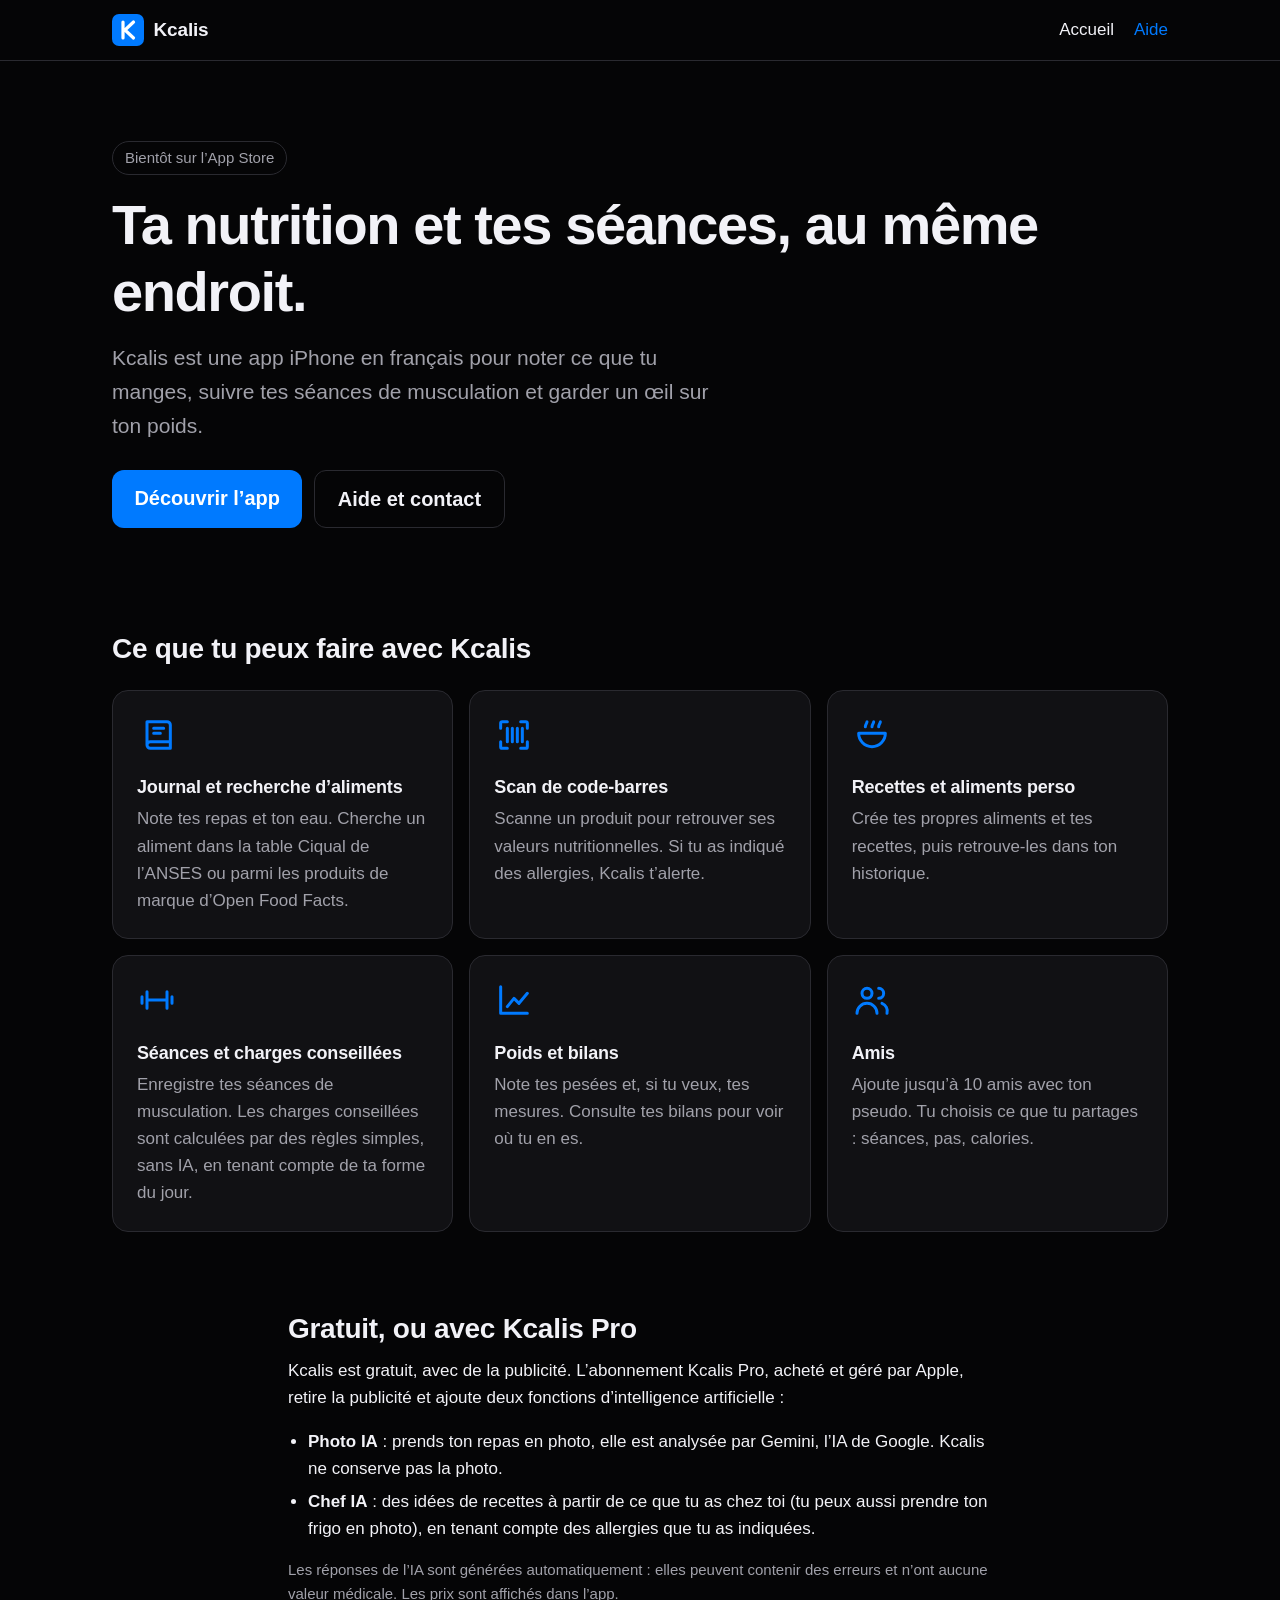
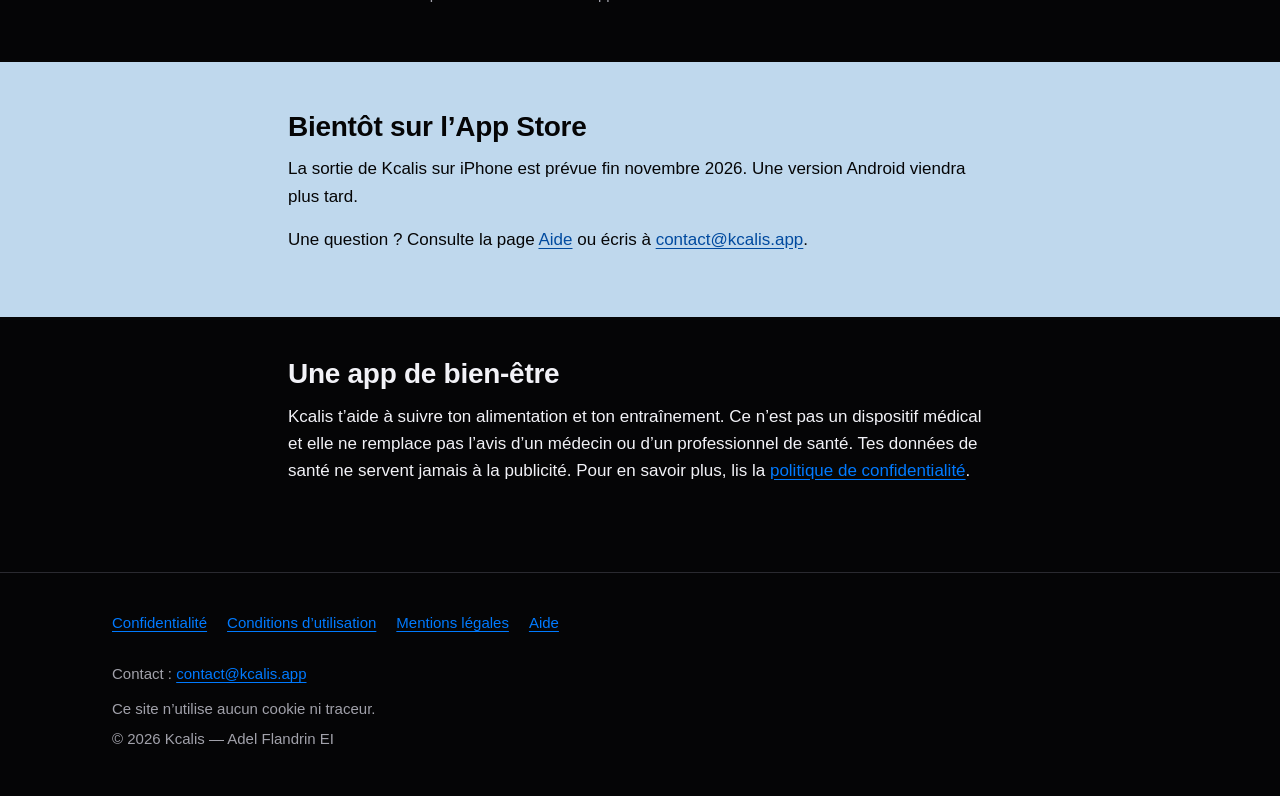
==== commit 96b6304f: "Site 2 — Textes : Open Food Facts, Chef IA, pas et sommeil Conditions, section 9 : la phrase sur Ope" ====
--- a/index.html
+++ b/index.html
@@ -113,7 +113,7 @@
         <p>Kcalis est gratuit, avec de la publicité. L’abonnement Kcalis Pro, acheté et géré par Apple, retire la publicité et ajoute deux fonctions d’intelligence artificielle :</p>
         <ul>
           <li><strong>Photo IA</strong> : prends ton repas en photo, elle est analysée par Gemini, l’IA de Google. Kcalis ne conserve pas la photo.</li>
-          <li><strong>Chef IA</strong> : un assistant d’IA pour t’aider en cuisine, qui tient compte des allergies que tu as choisi d’indiquer.</li>
+          <li><strong>Chef IA</strong> : des idées de recettes à partir de ce que tu as chez toi (tu peux aussi prendre ton frigo en photo), en tenant compte des allergies que tu as indiquées.</li>
         </ul>
         <p class="note">Les réponses de l’IA sont générées automatiquement : elles peuvent contenir des erreurs et n’ont aucune valeur médicale. Les prix sont affichés dans l’app.</p>
       </div>
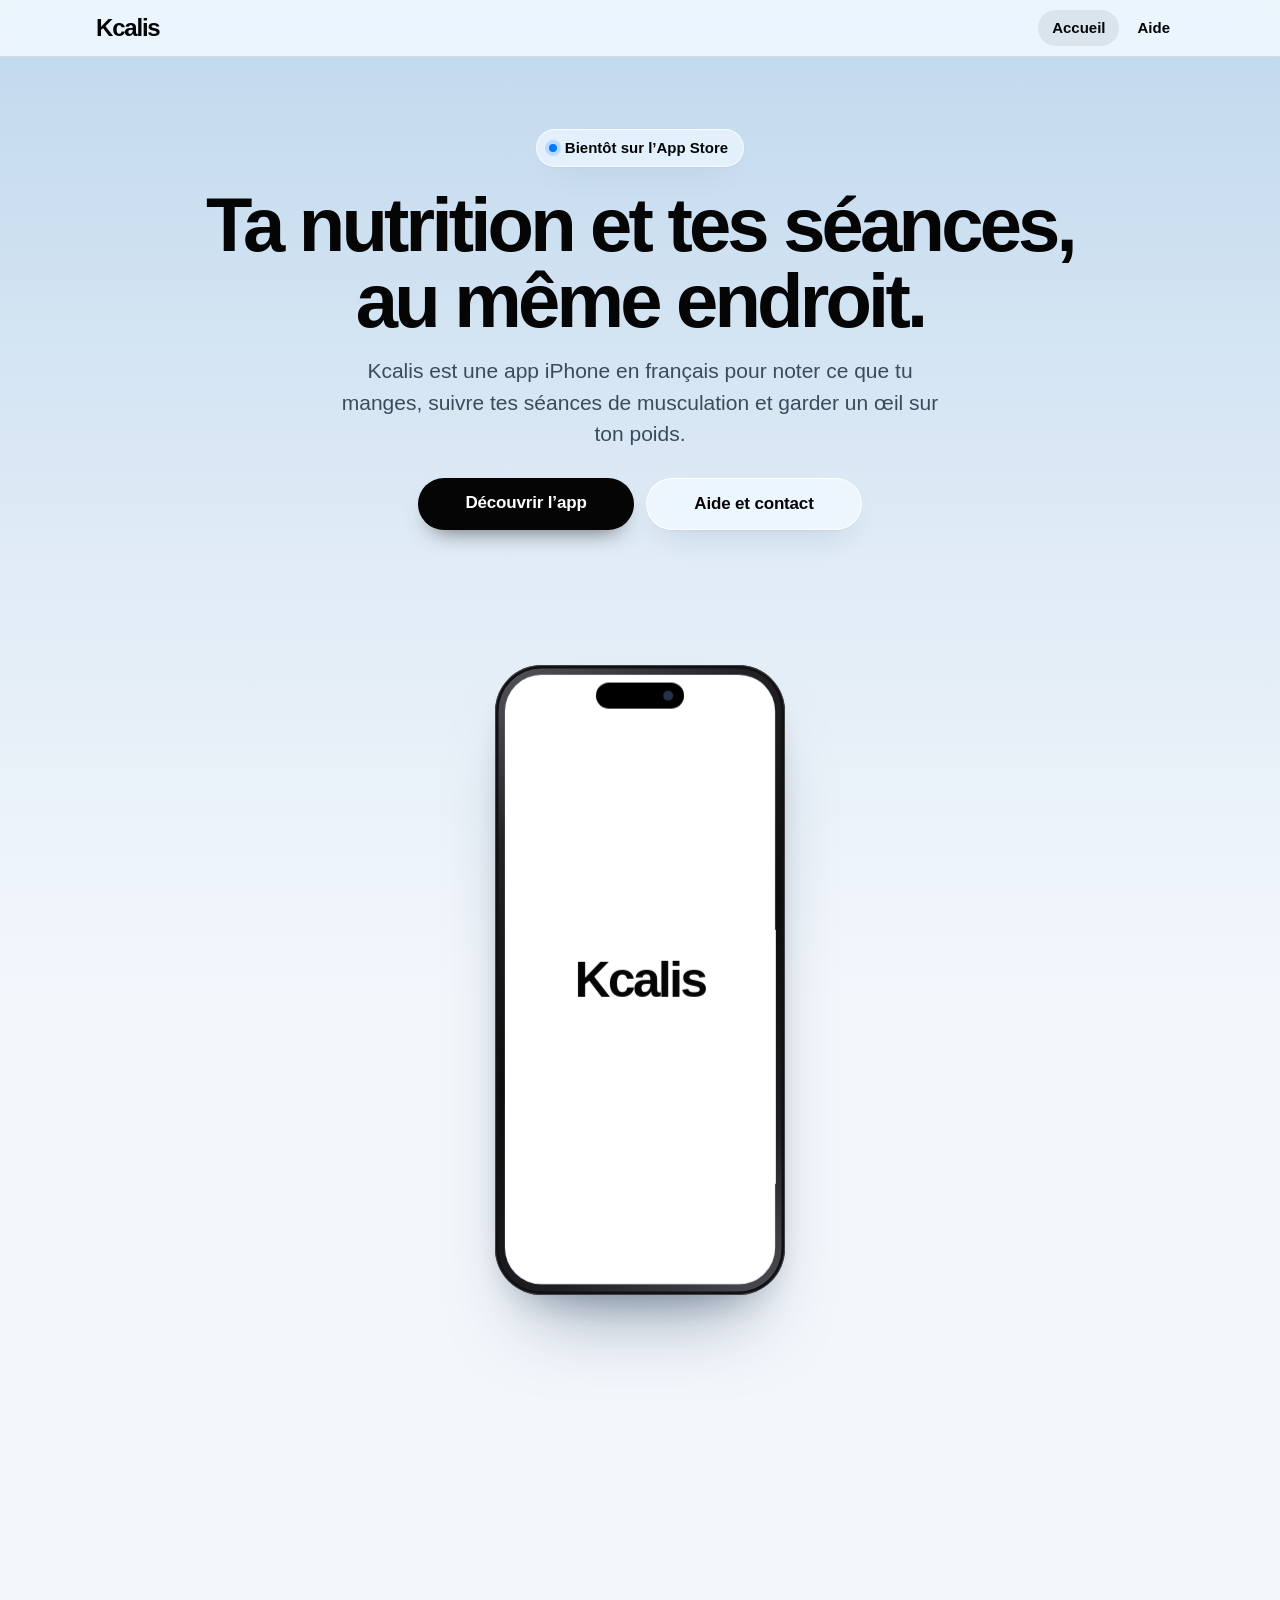
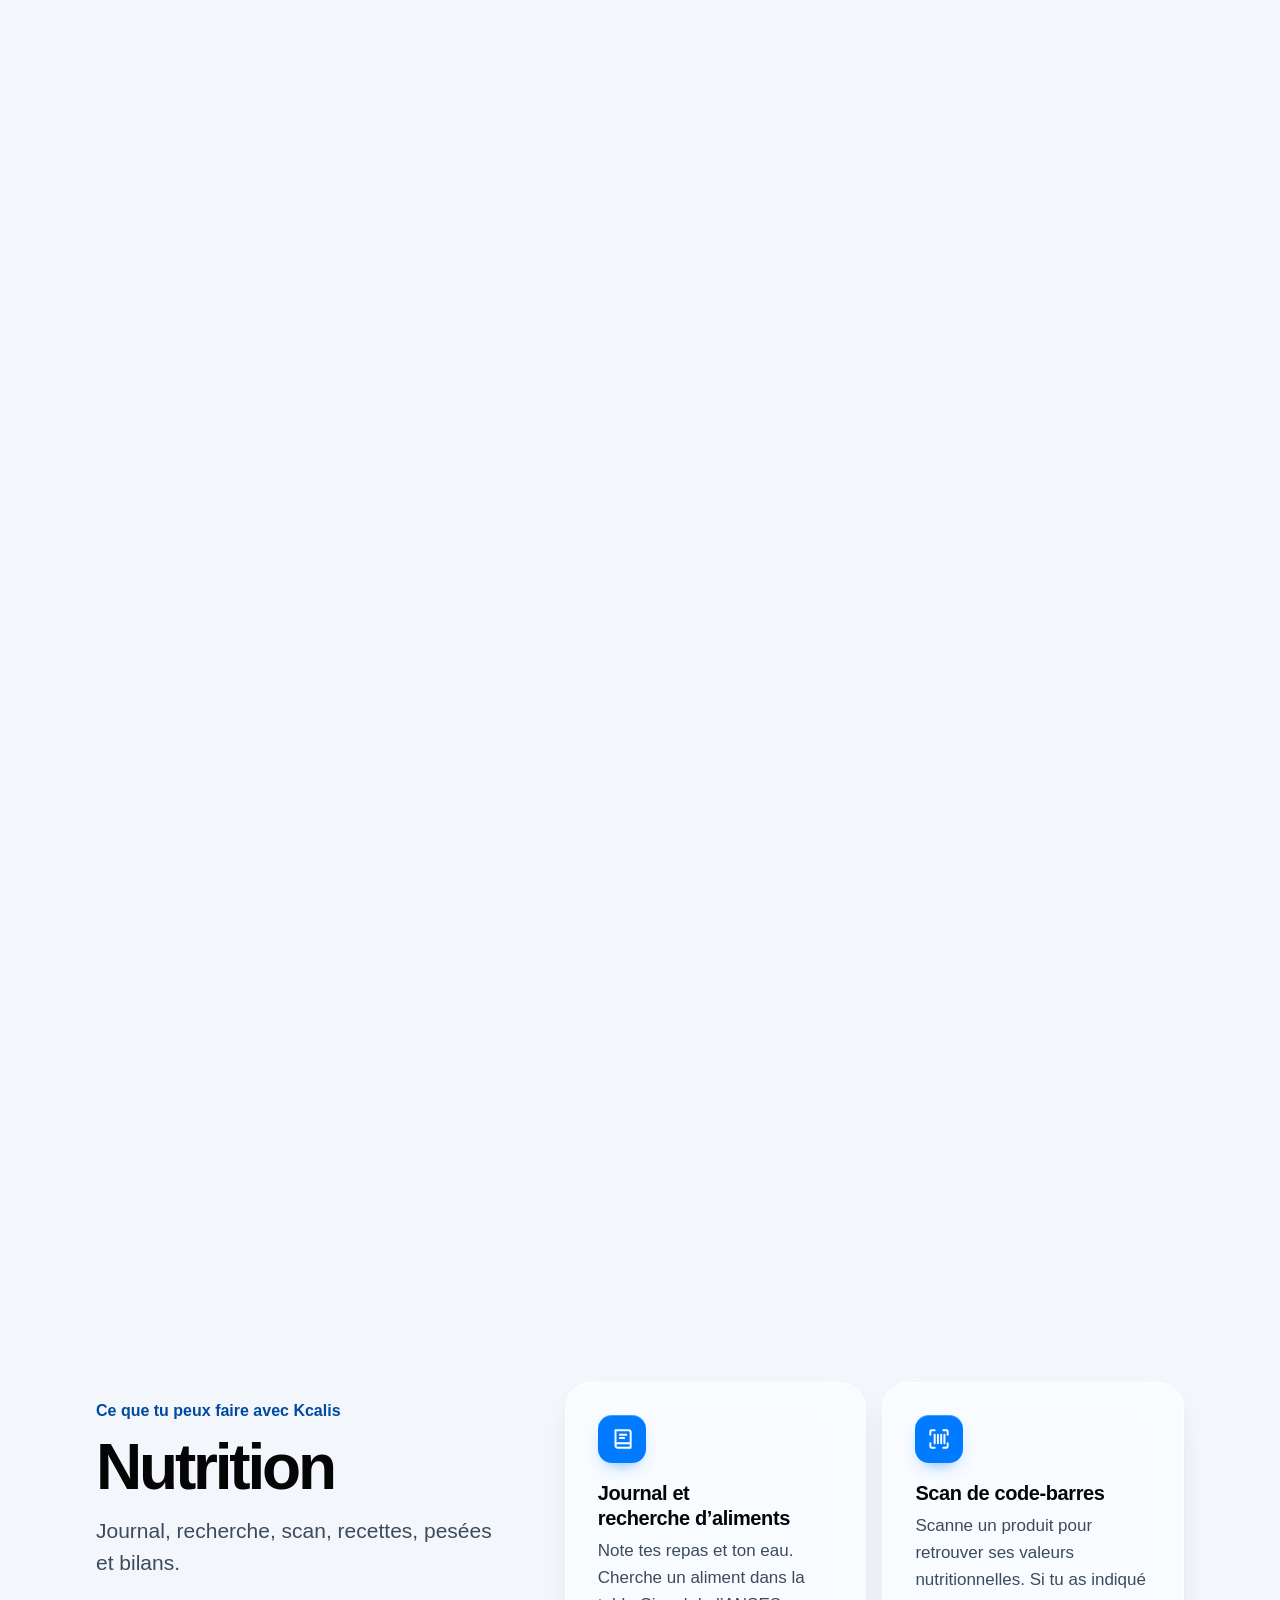
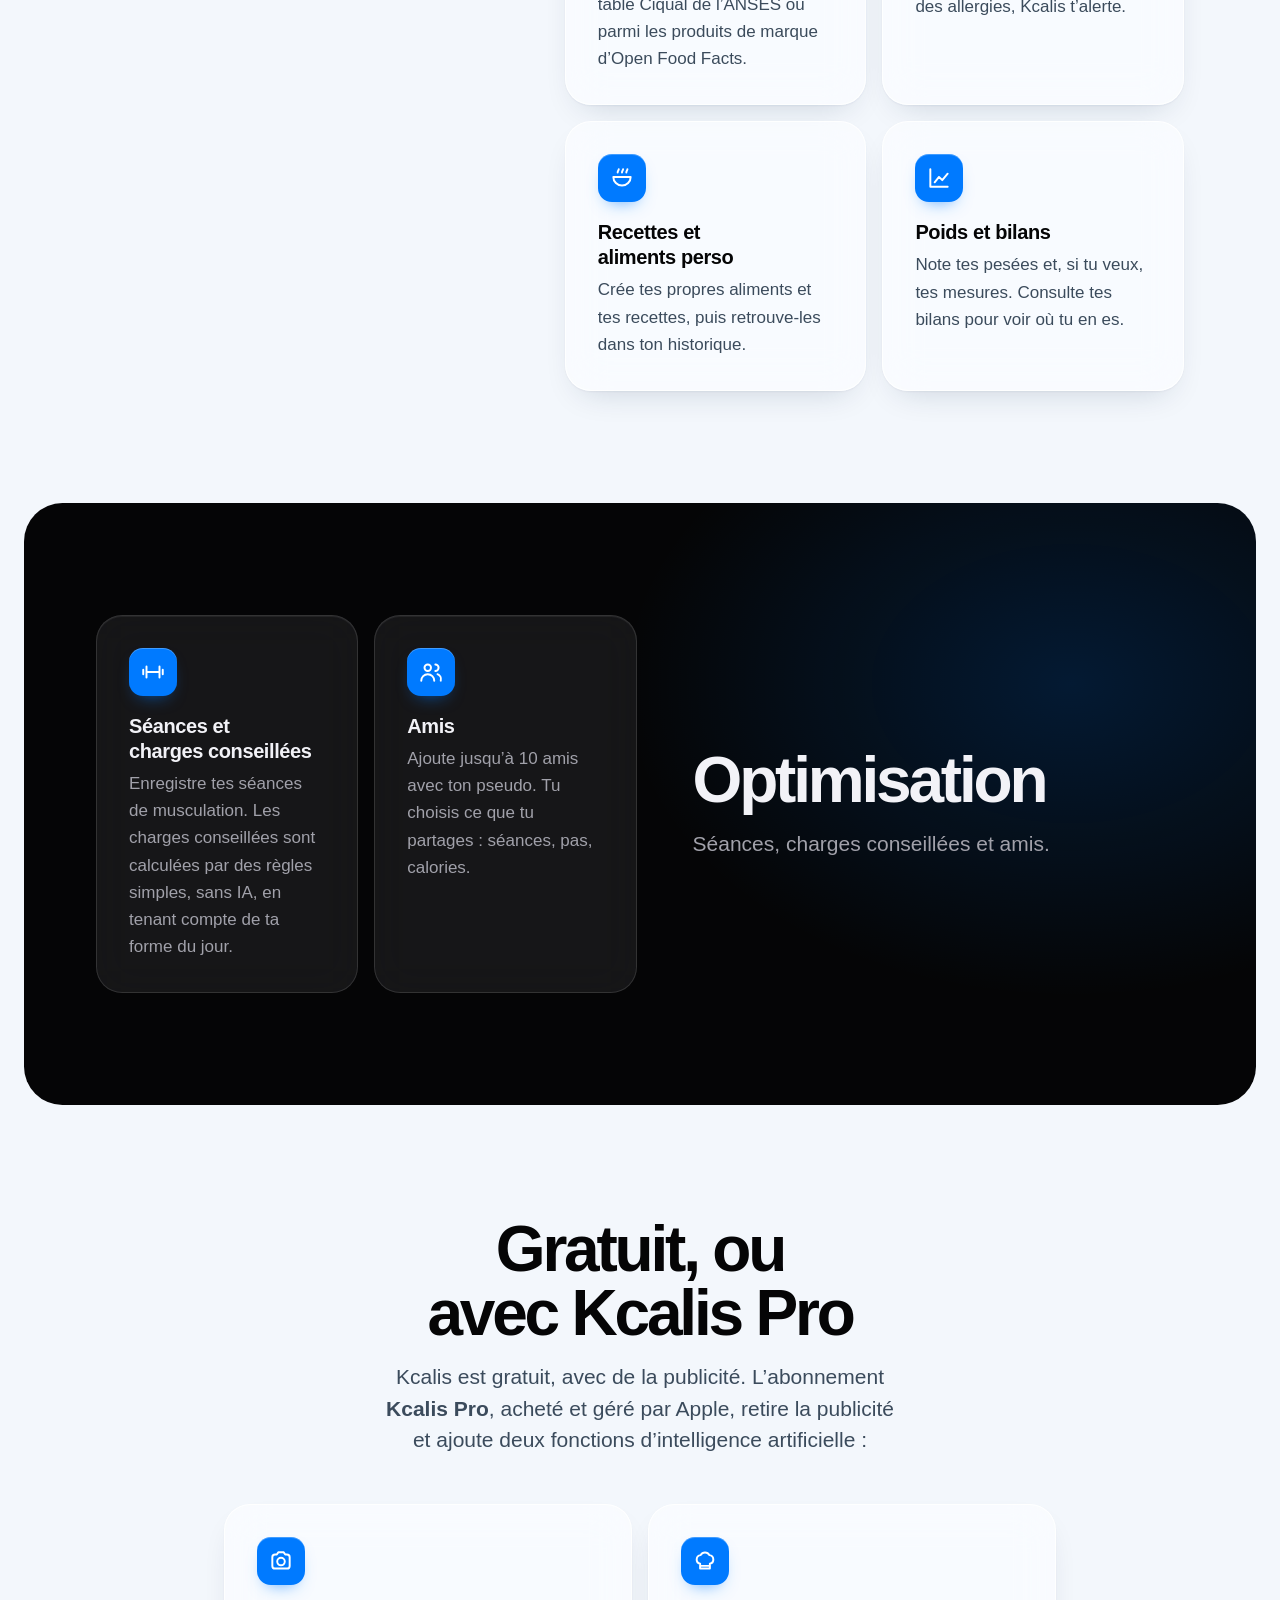
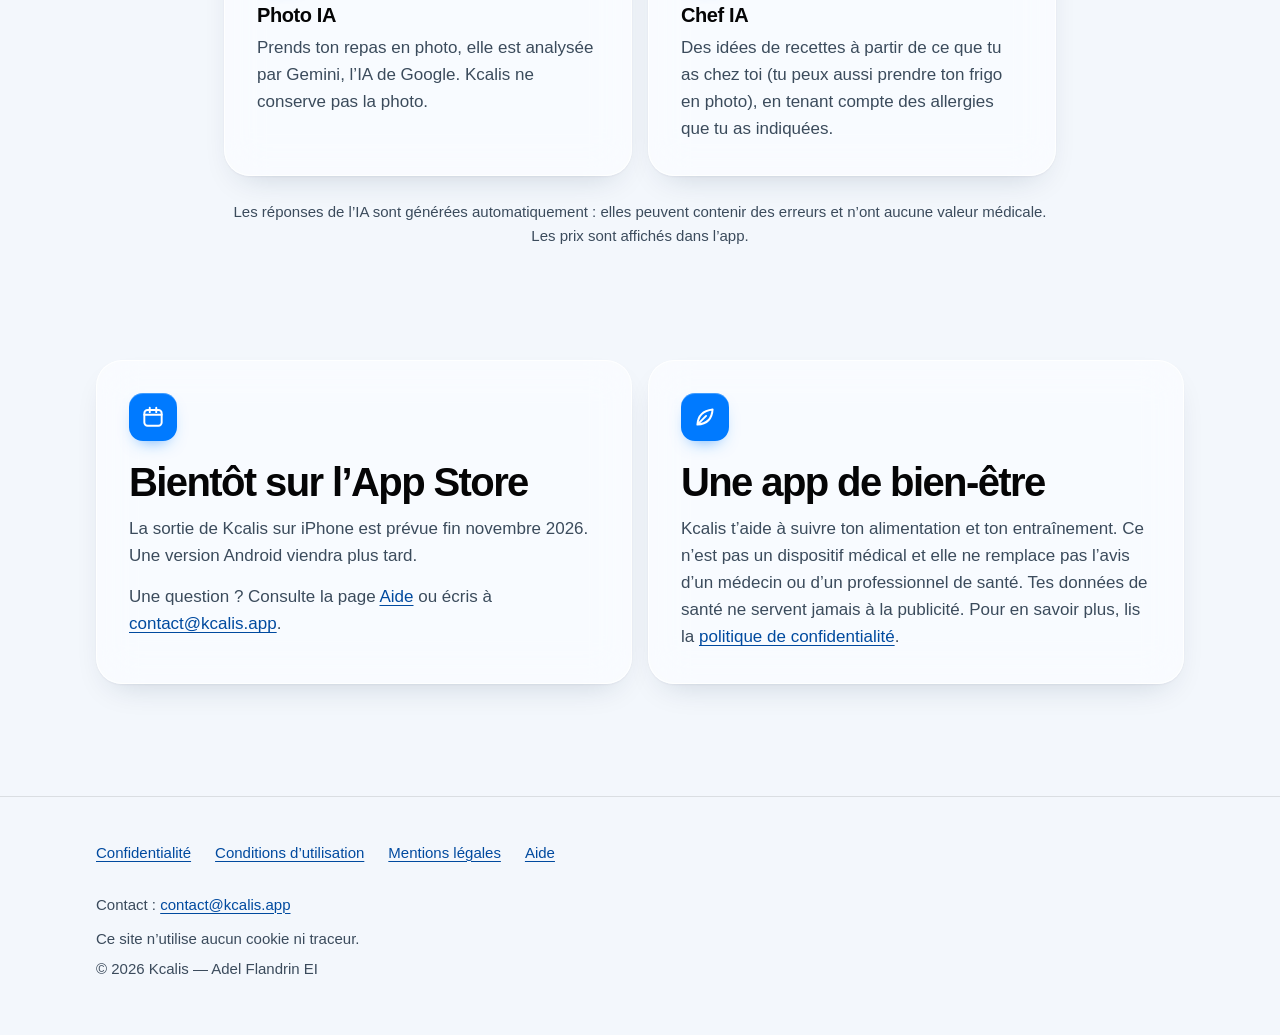
==== commit fb58414b: "Site 2 — Reprise visuelle : style de l'app, logo, téléphone au défilement Style de l'app : base clai" ====
--- a/index.html
+++ b/index.html
@@ -8,9 +8,9 @@
   <title>Kcalis — Nutrition et musculation sur iPhone</title>
   <meta name="description" content="Kcalis, l’app iPhone en français pour noter tes repas, scanner tes produits, suivre tes séances de musculation, ton poids et tes bilans. Bientôt sur l’App Store.">
   <link rel="canonical" href="https://kcalis.app/">
-  <meta name="theme-color" content="#050506">
-  <meta name="color-scheme" content="dark">
-  <link rel="icon" href="/favicon.svg" type="image/svg+xml">
+  <meta name="theme-color" content="#bfd8ed">
+  <meta name="color-scheme" content="light">
+  <link rel="icon" href="/favicon-32.png" type="image/png" sizes="32x32">
   <link rel="apple-touch-icon" href="/apple-touch-icon.png">
   <link rel="stylesheet" href="/assets/style.css">
   <meta property="og:type" content="website">
@@ -35,7 +35,7 @@
   <a class="skip-link" href="#contenu">Aller au contenu</a>
   <header class="site-header">
     <div class="wrap">
-      <a class="brand" href="/"><img src="/favicon.svg" alt="" width="32" height="32">Kcalis</a>
+      <a class="brand" href="/">Kcalis</a>
       <nav class="site-nav" aria-label="Navigation principale">
         <ul>
         <li><a href="/" aria-current="page">Accueil</a></li>
@@ -45,94 +45,138 @@
     </div>
   </header>
   <main id="contenu">
-    <section class="hero">
-      <div class="wrap">
-        <p class="eyebrow">Bientôt sur l’App Store</p>
-        <h1>Ta nutrition et tes séances, au même endroit.</h1>
+    <section class="hero" aria-labelledby="titre-accueil">
+      <div class="wrap hero-head">
+        <p class="pill">Bientôt sur l’App Store</p>
+        <h1 id="titre-accueil">Ta nutrition et tes séances, au même endroit.</h1>
         <p class="lead">Kcalis est une app iPhone en français pour noter ce que tu manges, suivre tes séances de musculation et garder un œil sur ton poids.</p>
         <div class="actions">
           <a class="button" href="#fonctions">Découvrir l’app</a>
-          <a class="button button--ghost" href="/support.html">Aide et contact</a>
+          <a class="button button--glass" href="/support.html">Aide et contact</a>
+        </div>
+      </div>
+      <div class="scene">
+        <div class="scene-stage">
+          <div class="phone-tilt">
+            <div class="phone" aria-hidden="true">
+              <div class="phone-screen">
+              <span class="screen-logo">Kcalis</span>
+              </div>
+              <span class="phone-island"></span>
+            </div>
+          </div>
         </div>
       </div>
     </section>
 
-    <section class="section" id="fonctions" aria-labelledby="titre-fonctions">
-      <div class="wrap">
-        <h2 id="titre-fonctions">Ce que tu peux faire avec Kcalis</h2>
-        <ul class="cards">
+    <section class="world" id="fonctions" aria-labelledby="titre-nutrition">
+      <div class="wrap world-grid">
+        <div class="world-head">
+          <p class="kicker" id="titre-fonctions">Ce que tu peux faire avec Kcalis</p>
+          <h2 id="titre-nutrition">Nutrition</h2>
+          <p class="world-lead">Journal, recherche, scan, recettes, pesées et bilans.</p>
+        </div>
+        <ul class="cards" role="list">
           <li>
-            <article class="card">
-              <svg viewBox="0 0 24 24" width="40" height="40" fill="none" stroke="currentColor" stroke-width="1.8" stroke-linecap="round" stroke-linejoin="round" aria-hidden="true" focusable="false"><path d="M6 4h12a2 2 0 0 1 2 2v14H8a2 2 0 0 1-2-2zM6 18a2 2 0 0 1 2-2h12M10 8h6M10 11h4"/></svg>
+            <article class="card card--light">
+              <span class="tile" aria-hidden="true"><svg class="icon" viewBox="0 0 24 24" width="26" height="26" fill="none" focusable="false"><path d="M6 4h12a2 2 0 0 1 2 2v14H8a2 2 0 0 1-2-2zM6 18a2 2 0 0 1 2-2h12M10 8h6M10 11h4"/></svg></span>
               <h3>Journal et recherche d’aliments</h3>
               <p>Note tes repas et ton eau. Cherche un aliment dans la table Ciqual de l’ANSES ou parmi les produits de marque d’Open Food Facts.</p>
             </article>
           </li>
           <li>
-            <article class="card">
-              <svg viewBox="0 0 24 24" width="40" height="40" fill="none" stroke="currentColor" stroke-width="1.8" stroke-linecap="round" stroke-linejoin="round" aria-hidden="true" focusable="false"><path d="M4 8V5a1 1 0 0 1 1-1h3M16 4h3a1 1 0 0 1 1 1v3M20 16v3a1 1 0 0 1-1 1h-3M8 20H5a1 1 0 0 1-1-1v-3M8 8v8M11 8v8M14 8v8M17 8v8"/></svg>
+            <article class="card card--light">
+              <span class="tile" aria-hidden="true"><svg class="icon" viewBox="0 0 24 24" width="26" height="26" fill="none" focusable="false"><path d="M4 8V5a1 1 0 0 1 1-1h3M16 4h3a1 1 0 0 1 1 1v3M20 16v3a1 1 0 0 1-1 1h-3M8 20H5a1 1 0 0 1-1-1v-3M8 8v8M11 8v8M14 8v8M17 8v8"/></svg></span>
               <h3>Scan de code-barres</h3>
               <p>Scanne un produit pour retrouver ses valeurs nutritionnelles. Si tu as indiqué des allergies, Kcalis t’alerte.</p>
             </article>
           </li>
           <li>
-            <article class="card">
-              <svg viewBox="0 0 24 24" width="40" height="40" fill="none" stroke="currentColor" stroke-width="1.8" stroke-linecap="round" stroke-linejoin="round" aria-hidden="true" focusable="false"><path d="M4 11h16a8 8 0 0 1-16 0zM8 7c0-1.5 1-2 1-3M12 7c0-1.5 1-2 1-3M16 7c0-1.5 1-2 1-3"/></svg>
+            <article class="card card--light">
+              <span class="tile" aria-hidden="true"><svg class="icon" viewBox="0 0 24 24" width="26" height="26" fill="none" focusable="false"><path d="M4 11h16a8 8 0 0 1-16 0zM8 7c0-1.5 1-2 1-3M12 7c0-1.5 1-2 1-3M16 7c0-1.5 1-2 1-3"/></svg></span>
               <h3>Recettes et aliments perso</h3>
               <p>Crée tes propres aliments et tes recettes, puis retrouve-les dans ton historique.</p>
             </article>
           </li>
           <li>
-            <article class="card">
-              <svg viewBox="0 0 24 24" width="40" height="40" fill="none" stroke="currentColor" stroke-width="1.8" stroke-linecap="round" stroke-linejoin="round" aria-hidden="true" focusable="false"><path d="M3 10v4M6 7v10M18 7v10M21 10v4M6 12h12"/></svg>
-              <h3>Séances et charges conseillées</h3>
-              <p>Enregistre tes séances de musculation. Les charges conseillées sont calculées par des règles simples, sans IA, en tenant compte de ta forme du jour.</p>
-            </article>
-          </li>
-          <li>
-            <article class="card">
-              <svg viewBox="0 0 24 24" width="40" height="40" fill="none" stroke="currentColor" stroke-width="1.8" stroke-linecap="round" stroke-linejoin="round" aria-hidden="true" focusable="false"><path d="M4 4v16h16M8 16l4-5 3 3 5-6"/></svg>
+            <article class="card card--light">
+              <span class="tile" aria-hidden="true"><svg class="icon" viewBox="0 0 24 24" width="26" height="26" fill="none" focusable="false"><path d="M4 4v16h16M8 16l4-5 3 3 5-6"/></svg></span>
               <h3>Poids et bilans</h3>
               <p>Note tes pesées et, si tu veux, tes mesures. Consulte tes bilans pour voir où tu en es.</p>
-            </article>
-          </li>
-          <li>
-            <article class="card">
-              <svg viewBox="0 0 24 24" width="40" height="40" fill="none" stroke="currentColor" stroke-width="1.8" stroke-linecap="round" stroke-linejoin="round" aria-hidden="true" focusable="false"><circle cx="9" cy="8" r="3"/><path d="M3 20a6 6 0 0 1 12 0M16 5a3 3 0 0 1 0 6M18 14a5 5 0 0 1 3 6"/></svg>
-              <h3>Amis</h3>
-              <p>Ajoute jusqu’à 10 amis avec ton pseudo. Tu choisis ce que tu partages : séances, pas, calories.</p>
             </article>
           </li>
         </ul>
       </div>
     </section>
 
-    <section class="section" aria-labelledby="titre-pro">
-      <div class="wrap wrap--text">
-        <h2 id="titre-pro">Gratuit, ou avec Kcalis Pro</h2>
-        <p>Kcalis est gratuit, avec de la publicité. L’abonnement Kcalis Pro, acheté et géré par Apple, retire la publicité et ajoute deux fonctions d’intelligence artificielle :</p>
-        <ul>
-          <li><strong>Photo IA</strong> : prends ton repas en photo, elle est analysée par Gemini, l’IA de Google. Kcalis ne conserve pas la photo.</li>
-          <li><strong>Chef IA</strong> : des idées de recettes à partir de ce que tu as chez toi (tu peux aussi prendre ton frigo en photo), en tenant compte des allergies que tu as indiquées.</li>
+    <div class="optim-track">
+      <section class="world world--dark optim" id="optimisation" aria-labelledby="titre-optimisation">
+        <div class="wrap world-grid world-grid--reverse">
+          <div class="world-head">
+            <h2 id="titre-optimisation">Optimisation</h2>
+            <p class="world-lead">Séances, charges conseillées et amis.</p>
+          </div>
+          <ul class="cards" role="list">
+          <li>
+            <article class="card card--dark">
+              <span class="tile" aria-hidden="true"><svg class="icon" viewBox="0 0 24 24" width="26" height="26" fill="none" focusable="false"><path d="M3 10v4M6 7v10M18 7v10M21 10v4M6 12h12"/></svg></span>
+              <h3>Séances et charges conseillées</h3>
+              <p>Enregistre tes séances de musculation. Les charges conseillées sont calculées par des règles simples, sans IA, en tenant compte de ta forme du jour.</p>
+            </article>
+          </li>
+          <li>
+            <article class="card card--dark">
+              <span class="tile" aria-hidden="true"><svg class="icon" viewBox="0 0 24 24" width="26" height="26" fill="none" focusable="false"><circle cx="9" cy="8" r="3"/><path d="M3 20a6 6 0 0 1 12 0M16 5a3 3 0 0 1 0 6M18 14a5 5 0 0 1 3 6"/></svg></span>
+              <h3>Amis</h3>
+              <p>Ajoute jusqu’à 10 amis avec ton pseudo. Tu choisis ce que tu partages : séances, pas, calories.</p>
+            </article>
+          </li>
+          </ul>
+        </div>
+      </section>
+    </div>
+
+    <section class="world" aria-labelledby="titre-pro">
+      <div class="wrap">
+        <div class="world-head world-head--center">
+          <h2 id="titre-pro">Gratuit, ou avec Kcalis Pro</h2>
+          <p class="world-lead">Kcalis est gratuit, avec de la publicité. L’abonnement <strong>Kcalis Pro</strong>, acheté et géré par Apple, retire la publicité et ajoute deux fonctions d’intelligence artificielle :</p>
+        </div>
+        <ul class="cards cards--pro" role="list">
+          <li>
+            <article class="card card--light">
+              <span class="tile" aria-hidden="true"><svg class="icon" viewBox="0 0 24 24" width="26" height="26" fill="none" focusable="false"><path d="M4 8.5A2.5 2.5 0 0 1 6.5 6h1.6l1.4-2h5l1.4 2h1.6A2.5 2.5 0 0 1 20 8.5v8a2.5 2.5 0 0 1-2.5 2.5h-11A2.5 2.5 0 0 1 4 16.5z"/><circle cx="12" cy="12.5" r="3.5"/></svg></span>
+              <h3>Photo IA</h3>
+              <p>Prends ton repas en photo, elle est analysée par Gemini, l’IA de Google. Kcalis ne conserve pas la photo.</p>
+            </article>
+          </li>
+          <li>
+            <article class="card card--light">
+              <span class="tile" aria-hidden="true"><svg class="icon" viewBox="0 0 24 24" width="26" height="26" fill="none" focusable="false"><path d="M7.5 14.5A4 4 0 0 1 8 6.6a4.5 4.5 0 0 1 8 0 4 4 0 0 1 .5 7.9V19h-9zM7.5 16.5h9"/></svg></span>
+              <h3>Chef IA</h3>
+              <p>Des idées de recettes à partir de ce que tu as chez toi (tu peux aussi prendre ton frigo en photo), en tenant compte des allergies que tu as indiquées.</p>
+            </article>
+          </li>
         </ul>
-        <p class="note">Les réponses de l’IA sont générées automatiquement : elles peuvent contenir des erreurs et n’ont aucune valeur médicale. Les prix sont affichés dans l’app.</p>
+        <p class="note">Les réponses de l’IA sont générées automatiquement : elles peuvent contenir des erreurs et n’ont aucune valeur médicale. Les prix sont affichés dans l’app.</p>
       </div>
     </section>
 
-    <section class="band" aria-labelledby="titre-sortie">
-      <div class="wrap wrap--text">
-        <h2 id="titre-sortie">Bientôt sur l’App Store</h2>
-        <p>La sortie de Kcalis sur iPhone est prévue fin novembre 2026. Une version Android viendra plus tard.</p>
-        <p>Une question ? Consulte la page <a href="/support.html">Aide</a> ou écris à <a href="mailto:contact@kcalis.app">contact@kcalis.app</a>.</p>
+    <div class="world world--end">
+      <div class="wrap duo">
+        <section class="card card--light card--feature" aria-labelledby="titre-sortie">
+          <span class="tile" aria-hidden="true"><svg class="icon" viewBox="0 0 24 24" width="26" height="26" fill="none" focusable="false"><rect x="4" y="5.5" width="16" height="14.5" rx="3"/><path d="M4 10h16M9 3.5v4M15 3.5v4"/></svg></span>
+          <h2 id="titre-sortie">Bientôt sur l’App Store</h2>
+          <p>La sortie de Kcalis sur iPhone est prévue fin novembre 2026. Une version Android viendra plus tard.</p>
+          <p>Une question ? Consulte la page <a href="/support.html">Aide</a> ou écris à <a href="mailto:contact@kcalis.app">contact@kcalis.app</a>.</p>
+        </section>
+        <section class="card card--light card--feature" aria-labelledby="titre-sante">
+          <span class="tile" aria-hidden="true"><svg class="icon" viewBox="0 0 24 24" width="26" height="26" fill="none" focusable="false"><path d="M5 19c.5-8 5.5-13 14-14-.5 8.5-5.5 13.5-14 14zM5 19l8-8"/></svg></span>
+          <h2 id="titre-sante">Une app de bien-être</h2>
+          <p>Kcalis t’aide à suivre ton alimentation et ton entraînement. Ce n’est pas un dispositif médical et elle ne remplace pas l’avis d’un médecin ou d’un professionnel de santé. Tes données de santé ne servent jamais à la publicité. Pour en savoir plus, lis la <a href="/confidentialite.html">politique de confidentialité</a>.</p>
+        </section>
       </div>
-    </section>
-
-    <section class="section" aria-labelledby="titre-sante">
-      <div class="wrap wrap--text">
-        <h2 id="titre-sante">Une app de bien-être</h2>
-        <p>Kcalis t’aide à suivre ton alimentation et ton entraînement. Ce n’est pas un dispositif médical et elle ne remplace pas l’avis d’un médecin ou d’un professionnel de santé. Tes données de santé ne servent jamais à la publicité. Pour en savoir plus, lis la <a href="/confidentialite.html">politique de confidentialité</a>.</p>
-      </div>
-    </section>
+    </div>
   </main>
   <footer class="site-footer">
     <div class="wrap">
@@ -144,7 +188,7 @@
           <li><a href="/support.html">Aide</a></li>
         </ul>
       </nav>
-      <p>Contact : <a href="mailto:contact@kcalis.app">contact@kcalis.app</a></p>
+      <p>Contact : <a href="mailto:contact@kcalis.app">contact@kcalis.app</a></p>
       <p>Ce site n’utilise aucun cookie ni traceur.</p>
       <p>© 2026 Kcalis — Adel Flandrin EI</p>
     </div>
--- a/assets/style.css
+++ b/assets/style.css
@@ -1,23 +1,100 @@
-/* Kcalis — feuille de style unique du site (aucun style inline, voir la CSP). */
+/* Kcalis — feuille de style unique du site.
+   Style de l'app : base claire (monde Nutrition), verre blanc, titres noirs très gras,
+   monde Optimisation sombre. Aucun style inline (la CSP l'interdit), polices système,
+   animations sur transform et opacity seulement, pilotées par le défilement et
+   désactivées si l'utilisateur demande de réduire les animations. */
 
 :root {
-  --bg: #050506;
-  --bg-raised: #111114;
-  --line: #2a2a30;
-  --text: #f2f2f7;
-  --muted: #a1a1aa;
-  --blue: #007aff;
-  --blue-hover: #3395ff;
-  --light: #bfd8ed;
-  --light-text: #050506;
-  --light-link: #004a9f;
-  --todo-bg: #3d2e00;
-  --todo-text: #ffd666;
-  --radius: 16px;
-  --max: 68rem;
-  --max-text: 46rem;
-  color-scheme: dark;
-}
+  --ink: #050506;          /* titres, boutons principaux, monde Optimisation */
+  --pale: #bfd8ed;         /* monde Nutrition */
+  --mist: #f3f7fc;         /* blanc bleuté */
+  --blue: #007aff;         /* accent : icônes et petits détails */
+  --link: #004a9f;         /* liens sur fond clair (contraste AA) */
+
+  --text: #050506;
+  --text-2: #3b4b5c;       /* texte secondaire sur fond clair */
+  --on-dark: #f2f2f7;
+  --on-dark-2: #a1a1aa;
+  --hairline: rgba(5, 5, 6, 0.1);
+  --hairline-dark: rgba(255, 255, 255, 0.12);
+
+  /* Verre : fond opaque de repli, remplacé par le verre translucide
+     dans @supports quand backdrop-filter est pris en charge. */
+  --glass-solid: #eef4fa;
+  --glass: rgba(255, 255, 255, 0.55);
+  --glass-border: rgba(255, 255, 255, 0.85);
+  --glass-shadow: 0 1px 2px rgba(15, 40, 70, 0.05), 0 14px 34px -16px rgba(15, 40, 70, 0.2);
+  --glass-dark-solid: #151518;
+  --glass-dark: rgba(255, 255, 255, 0.07);
+  --blur: saturate(180%) blur(20px);
+
+  --radius: 1.625rem;      /* 26 px */
+  --radius-sm: 1.125rem;
+  --max: 72rem;
+  --max-text: 44rem;
+  --gutter: clamp(1rem, 4vw, 2rem);
+  --header-h: 3.5rem;
+  --space: clamp(4rem, 9vw, 7rem);
+
+  /* Téléphone de l'accueil : sa hauteur, et l'agrandissement final qui fait
+     couvrir la vue par son écran (calculé selon les proportions de l'écran). */
+  --ph: 70vh;
+  --zoom-end: 1.9;
+
+  --font: -apple-system, BlinkMacSystemFont, "SF Pro Text", "SF Pro Display", "Segoe UI", Roboto, "Helvetica Neue", Arial, sans-serif;
+
+  color-scheme: light;
+}
+
+@supports (height: 1svh) {
+  :root {
+    --ph: 70svh;
+  }
+}
+
+@media (min-aspect-ratio: 1/2) {
+  :root {
+    --zoom-end: 2.6;
+  }
+}
+
+@media (min-aspect-ratio: 3/4) {
+  :root {
+    --zoom-end: 3.6;
+  }
+}
+
+@media (min-aspect-ratio: 1/1) {
+  :root {
+    --zoom-end: 4.7;
+  }
+}
+
+@media (min-aspect-ratio: 4/3) {
+  :root {
+    --zoom-end: 5.6;
+  }
+}
+
+@media (min-aspect-ratio: 8/5) {
+  :root {
+    --zoom-end: 6.3;
+  }
+}
+
+@media (min-aspect-ratio: 9/5) {
+  :root {
+    --zoom-end: 7.6;
+  }
+}
+
+@media (min-aspect-ratio: 11/5) {
+  :root {
+    --zoom-end: 9.2;
+  }
+}
+
+/* Base */
 
 *,
 *::before,
@@ -28,65 +105,60 @@
 html {
   -webkit-text-size-adjust: 100%;
   text-size-adjust: 100%;
+  scroll-padding-top: calc(var(--header-h) + 1rem);
 }
 
 body {
+  min-height: 100vh;
   margin: 0;
-  background: var(--bg);
+  background: linear-gradient(180deg, var(--pale) 0, #dce9f5 30rem, var(--mist) 62rem) no-repeat, var(--mist);
   color: var(--text);
-  font-family: -apple-system, BlinkMacSystemFont, "SF Pro Text", "Segoe UI", Roboto, "Helvetica Neue", Arial, sans-serif;
+  font-family: var(--font);
   font-size: 1.0625rem;
   line-height: 1.6;
+  -webkit-font-smoothing: antialiased;
+  -moz-osx-font-smoothing: grayscale;
   overflow-wrap: break-word;
 }
 
 img,
 svg {
+  display: block;
   max-width: 100%;
   height: auto;
 }
 
 a {
-  color: var(--blue);
-  text-underline-offset: 0.18em;
+  color: var(--link);
+  text-decoration-thickness: 1px;
+  text-underline-offset: 0.2em;
 }
 
 a:hover {
-  color: var(--blue-hover);
+  text-decoration-thickness: 2px;
 }
 
 :focus-visible {
-  outline: 3px solid var(--blue);
+  outline: 3px solid var(--ink);
   outline-offset: 3px;
-  border-radius: 4px;
+  border-radius: 6px;
 }
 
 h1,
 h2,
 h3 {
-  line-height: 1.2;
-  letter-spacing: -0.01em;
-}
-
-h1 {
-  font-size: clamp(2rem, 7vw, 3.5rem);
-  margin: 0 0 1rem;
+  margin: 0;
+  color: inherit;
+  font-weight: 800;
+  line-height: 1.1;
   letter-spacing: -0.025em;
-}
-
-h2 {
-  font-size: clamp(1.375rem, 4vw, 1.75rem);
-  margin: 2.5rem 0 0.75rem;
-}
-
-h3 {
-  font-size: 1.125rem;
-  margin: 1.75rem 0 0.5rem;
+  text-wrap: balance;
 }
 
 p,
 ul,
-ol {
+ol,
+dl {
   margin: 0 0 1rem;
 }
 
@@ -96,58 +168,54 @@
 }
 
 li + li {
-  margin-top: 0.35rem;
+  margin-top: 0.4rem;
 }
 
 strong {
-  font-weight: 650;
-}
-
-.visually-hidden {
-  position: absolute;
-  width: 1px;
-  height: 1px;
-  padding: 0;
-  margin: -1px;
-  overflow: hidden;
-  clip: rect(0 0 0 0);
-  white-space: nowrap;
-  border: 0;
+  font-weight: 700;
+  color: inherit;
+}
+
+address {
+  font-style: normal;
 }
 
 .skip-link {
   position: absolute;
+  top: -4rem;
   left: 1rem;
-  top: -3rem;
-  z-index: 10;
-  padding: 0.5rem 1rem;
-  background: var(--blue);
+  z-index: 100;
+  padding: 0.625rem 1rem;
+  border-radius: 999px;
+  background: var(--ink);
   color: #fff;
-  font-weight: 600;
-  border-radius: 8px;
+  font-weight: 700;
   text-decoration: none;
 }
 
 .skip-link:focus {
-  top: 0.75rem;
-  color: #fff;
+  top: 0.5rem;
 }
 
 .wrap {
   width: 100%;
   max-width: var(--max);
   margin: 0 auto;
-  padding: 0 1rem;
+  padding: 0 var(--gutter);
 }
 
 .wrap--text {
-  max-width: var(--max-text);
-}
-
-/* En-tête */
+  max-width: calc(var(--max-text) + 2 * var(--gutter));
+}
+
+/* En-tête : verre blanc, logo noir */
 
 .site-header {
-  border-bottom: 1px solid var(--line);
+  position: sticky;
+  top: 0;
+  z-index: 50;
+  background: var(--mist);
+  border-bottom: 1px solid var(--hairline);
 }
 
 .site-header .wrap {
@@ -155,124 +223,327 @@
   align-items: center;
   justify-content: space-between;
   gap: 1rem;
-  min-height: 3.75rem;
-}
-
+  min-height: var(--header-h);
+}
+
+/* Logo : le mot « Kcalis » en noir, dans la graisse système la plus forte,
+   en attendant le fichier du logo. */
 .brand {
+  color: var(--ink);
+  font-size: 1.5rem;
+  font-weight: 900;
+  line-height: 1;
+  letter-spacing: -0.05em;
+  text-decoration: none;
+}
+
+.brand:hover {
+  color: var(--ink);
+}
+
+.site-nav ul {
+  display: flex;
+  gap: 0.25rem;
+  margin: 0;
+  padding: 0;
+  list-style: none;
+}
+
+.site-nav li + li {
+  margin-top: 0;
+}
+
+.site-nav a {
+  display: inline-block;
+  padding: 0.375rem 0.875rem;
+  border-radius: 999px;
+  color: var(--ink);
+  font-size: 0.9375rem;
+  font-weight: 600;
+  text-decoration: none;
+}
+
+.site-nav a:hover {
+  text-decoration: underline;
+}
+
+.site-nav a[aria-current="page"] {
+  background: rgba(5, 5, 6, 0.07);
+}
+
+/* Pastilles et boutons */
+
+.pill {
   display: inline-flex;
   align-items: center;
-  gap: 0.6rem;
-  color: var(--text);
-  font-weight: 700;
-  font-size: 1.1875rem;
-  letter-spacing: -0.01em;
-  text-decoration: none;
-}
-
-.brand:hover {
-  color: var(--text);
-}
-
-.brand img {
-  width: 2rem;
-  height: 2rem;
-  flex: none;
-}
-
-.site-nav ul {
-  display: flex;
-  gap: 1.25rem;
-  list-style: none;
+  gap: 0.5rem;
   margin: 0;
-  padding: 0;
-}
-
-.site-nav li + li {
-  margin-top: 0;
-}
-
-.site-nav a {
-  display: inline-block;
-  padding: 0.5rem 0;
-  font-weight: 500;
-  text-decoration: none;
-}
-
-.site-nav a[aria-current="page"] {
-  color: var(--text);
-}
-
-/* Accueil */
-
-.hero {
-  padding: 3.5rem 0 3rem;
-}
-
-.eyebrow {
-  display: inline-block;
-  margin-bottom: 1rem;
-  padding: 0.25rem 0.75rem;
-  border: 1px solid var(--line);
+  padding: 0.375rem 0.9375rem 0.375rem 0.75rem;
+  border: 1px solid var(--glass-border);
   border-radius: 999px;
-  color: var(--muted);
+  background: var(--glass-solid);
+  box-shadow: var(--glass-shadow);
+  color: var(--ink);
   font-size: 0.9375rem;
-}
-
-.lead {
-  max-width: 38rem;
-  color: var(--muted);
-  font-size: clamp(1.125rem, 3.2vw, 1.3125rem);
+  font-weight: 600;
+}
+
+.pill::before {
+  content: "";
+  width: 0.5rem;
+  height: 0.5rem;
+  border-radius: 50%;
+  background: var(--blue);
+  box-shadow: 0 0 0 4px rgba(0, 122, 255, 0.18);
 }
 
 .actions {
   display: flex;
   flex-wrap: wrap;
+  justify-content: center;
   gap: 0.75rem;
   margin-top: 1.75rem;
 }
 
 .button {
-  display: inline-block;
-  padding: 0.75rem 1.4rem;
-  border-radius: 12px;
+  display: inline-flex;
+  align-items: center;
+  justify-content: center;
+  min-height: 3.25rem;
+  padding: 0.8125rem 1.625rem;
+  border-radius: 999px;
+  background: var(--ink);
+  box-shadow: 0 12px 24px -14px rgba(5, 5, 6, 0.7);
+  color: #fff;
+  font-size: 1.0625rem;
+  font-weight: 600;
+  line-height: 1.2;
+  letter-spacing: -0.01em;
+  text-decoration: none;
+}
+
+.button:hover {
+  color: #fff;
+  transform: translateY(-1px);
+}
+
+.actions .button {
+  min-width: 13.5rem;
+}
+
+.button--glass {
+  border: 1px solid var(--glass-border);
+  background: var(--glass-solid);
+  box-shadow: var(--glass-shadow);
+  color: var(--ink);
+}
+
+.button--glass:hover {
+  color: var(--ink);
+}
+
+/* Icônes : SVG dessinés à la main, colorés par les classes .tile et .icon */
+
+.tile {
+  display: inline-grid;
+  place-items: center;
+  width: 3rem;
+  height: 3rem;
+  border-radius: 0.875rem;
   background: var(--blue);
+  box-shadow: inset 0 1px 0 rgba(255, 255, 255, 0.25), 0 8px 18px -10px rgba(0, 122, 255, 0.8);
   color: #fff;
-  font-size: 1.25rem;
+}
+
+.icon {
+  width: 1.625rem;
+  height: 1.625rem;
+  fill: none;
+  stroke: currentColor;
+  stroke-width: 1.8;
+  stroke-linecap: round;
+  stroke-linejoin: round;
+}
+
+/* Accueil : héros */
+
+.hero {
+  padding-top: clamp(2.25rem, 6vw, 4.5rem);
+}
+
+.hero-head {
+  text-align: center;
+}
+
+.hero h1 {
+  max-width: 14em;
+  margin: 1.25rem auto 1rem;
+  color: var(--ink);
+  font-size: clamp(2.75rem, 1.4rem + 4.6vw, 4.75rem);
+  font-weight: 900;
+  line-height: 1;
+  letter-spacing: -0.05em;
+}
+
+.lead {
+  max-width: 38rem;
+  margin: 0 auto;
+  color: var(--text-2);
+  font-size: clamp(1.125rem, 1rem + 0.5vw, 1.3125rem);
+  line-height: 1.5;
+}
+
+/* Accueil : scène du téléphone (le téléphone reste au centre de la scène).
+   Sans animation pilotée par le défilement, ou avec « Réduire les animations » :
+   téléphone fixe, de face. */
+
+.scene {
+  padding: clamp(2rem, 5vw, 3.5rem) 0 var(--space);
+}
+
+.scene-stage {
+  display: grid;
+  place-items: center;
+  perspective: 1400px;
+}
+
+.phone-tilt {
+  transform-style: preserve-3d;
+}
+
+.phone {
+  --pw: calc(var(--ph) * 0.4615);
+  position: relative;
+  width: var(--pw);
+  height: var(--ph);
+  padding: calc(var(--pw) * 0.035);
+  border-radius: calc(var(--pw) * 0.16);
+  background: linear-gradient(145deg, #55555d 0%, #222226 22%, #0c0c0e 52%, #1f1f23 80%, #4f4f57 100%);
+  box-shadow:
+    inset 0 0 0 1px rgba(255, 255, 255, 0.2),
+    inset 0 0 0 calc(var(--pw) * 0.012) #111114,
+    0 50px 80px -40px rgba(15, 40, 70, 0.5),
+    0 18px 40px -24px rgba(15, 40, 70, 0.4);
+  transform-style: preserve-3d;
+}
+
+/* Tranche : un second panneau en retrait donne l'épaisseur quand le téléphone pivote. */
+.phone::before {
+  content: "";
+  position: absolute;
+  inset: 0;
+  border-radius: inherit;
+  background: linear-gradient(145deg, #3c3c43, #111114 55%, #2c2c31);
+  transform: translateZ(calc(var(--pw) * -0.05));
+}
+
+.phone-screen {
+  position: relative;
+  display: grid;
+  place-items: center;
+  height: 100%;
+  overflow: hidden;
+  border-radius: calc(var(--pw) * 0.125);
+  background: #fff;
+  transform: translateZ(1px);
+}
+
+/* Écran sans capture : le logo sur fond blanc. */
+.screen-logo {
+  color: var(--ink);
+  font-size: calc(var(--pw) * 0.17);
+  font-weight: 900;
+  line-height: 1;
+  letter-spacing: -0.05em;
+}
+
+.phone-island {
+  position: absolute;
+  top: calc(var(--pw) * 0.065);
+  left: 50%;
+  width: calc(var(--pw) * 0.3);
+  height: calc(var(--pw) * 0.088);
+  margin-left: calc(var(--pw) * -0.15);
+  border-radius: 999px;
+  background: radial-gradient(circle closest-side at 82% 50%, #26324a 0 34%, rgba(0, 0, 0, 0) 42%), #000;
+  transform: translateZ(2px);
+}
+
+/* Les deux mondes */
+
+.world {
+  padding: var(--space) 0;
+}
+
+.world-grid {
+  display: grid;
+  gap: clamp(2rem, 5vw, 3.5rem);
+}
+
+.kicker {
+  margin: 0 0 0.75rem;
+  color: var(--link);
+  font-size: 1rem;
   font-weight: 700;
-  text-decoration: none;
-}
-
-.button:hover {
-  background: var(--blue-hover);
-  color: #050506;
-}
-
-.button--ghost {
-  background: transparent;
-  border: 1px solid var(--line);
-  color: var(--text);
-}
-
-.button--ghost:hover {
-  background: var(--bg-raised);
-  color: var(--text);
-}
-
-.section {
-  padding: 2.5rem 0;
-}
-
-.section > .wrap > h2:first-child {
-  margin-top: 0;
-}
+}
+
+.world h2 {
+  margin: 0 0 1rem;
+  color: var(--ink);
+  font-size: clamp(2.5rem, 1.2rem + 4vw, 4rem);
+  font-weight: 900;
+  line-height: 1;
+  letter-spacing: -0.05em;
+}
+
+.world-lead {
+  max-width: 32rem;
+  margin: 0;
+  color: var(--text-2);
+  font-size: clamp(1.125rem, 1rem + 0.5vw, 1.3125rem);
+  line-height: 1.5;
+}
+
+.world-head--center {
+  max-width: 44rem;
+  margin: 0 auto;
+  text-align: center;
+}
+
+.world-head--center .world-lead {
+  margin: 0 auto;
+}
+
+/* Monde Optimisation : le monde sombre de l'app */
+
+.optim {
+  margin: 0 clamp(0.5rem, 2vw, 1.5rem);
+  border-radius: clamp(1.75rem, 3vw, 2.5rem);
+  background: radial-gradient(40rem 28rem at 85% 30%, rgba(0, 122, 255, 0.18), rgba(0, 122, 255, 0) 70%), var(--ink);
+  color: var(--on-dark);
+}
+
+.optim h2 {
+  color: var(--on-dark);
+}
+
+.optim .world-lead {
+  color: var(--on-dark-2);
+}
+
+.optim :focus-visible {
+  outline-color: var(--on-dark);
+}
+
+/* Cartes */
 
 .cards {
   display: grid;
-  grid-template-columns: 1fr;
+  grid-template-columns: minmax(0, 1fr);
   gap: 1rem;
+  margin: 0;
+  padding: 0;
   list-style: none;
-  margin: 1.5rem 0 0;
-  padding: 0;
 }
 
 .cards li + li {
@@ -281,129 +552,262 @@
 
 .card {
   height: 100%;
-  padding: 1.5rem;
-  background: var(--bg-raised);
-  border: 1px solid var(--line);
+  padding: clamp(1.5rem, 3vw, 2rem);
   border-radius: var(--radius);
 }
 
 .card h3 {
-  margin: 0.9rem 0 0.4rem;
+  margin: 1.125rem 0 0.375rem;
+  font-size: 1.25rem;
+  font-weight: 800;
+  line-height: 1.25;
+  letter-spacing: -0.02em;
 }
 
 .card p {
   margin: 0;
-  color: var(--muted);
-}
-
-.card svg {
-  width: 2.5rem;
-  height: 2.5rem;
-  color: var(--blue);
+}
+
+.card p + p {
+  margin-top: 0.875rem;
+}
+
+.card--light {
+  border: 1px solid var(--glass-border);
+  background: var(--glass-solid);
+  box-shadow: var(--glass-shadow);
+  color: var(--ink);
+}
+
+.card--light p {
+  color: var(--text-2);
+}
+
+.card--dark {
+  border: 1px solid var(--hairline-dark);
+  background: var(--glass-dark-solid);
+  box-shadow: inset 0 1px 0 rgba(255, 255, 255, 0.06);
+  color: var(--on-dark);
+}
+
+.card--dark p {
+  color: var(--on-dark-2);
+}
+
+.card--feature h2 {
+  margin: 1.25rem 0 0.75rem;
+  font-size: clamp(1.75rem, 1.2rem + 2vw, 2.5rem);
+  font-weight: 900;
+  line-height: 1.05;
+  letter-spacing: -0.04em;
+}
+
+.cards--pro {
+  max-width: 52rem;
+  margin: clamp(2rem, 5vw, 3rem) auto 0;
 }
 
 .note {
-  color: var(--muted);
+  max-width: 52rem;
+  margin: 1.5rem auto 0;
+  color: var(--text-2);
   font-size: 0.9375rem;
-}
-
-.band {
-  background: var(--light);
-  color: var(--light-text);
-  padding: 3rem 0;
-}
-
-.band a {
-  color: var(--light-link);
-}
-
-.band a:hover {
-  color: var(--light-text);
-}
-
-.band h2 {
+  text-align: center;
+}
+
+.world--end {
+  padding-top: 0;
+}
+
+.duo {
+  display: grid;
+  gap: 1rem;
+}
+
+/* Pages de texte : légales et Aide */
+
+.page {
+  padding: clamp(2.5rem, 6vw, 4.5rem) 0 clamp(3rem, 7vw, 5rem);
+}
+
+.page h1 {
+  margin: 0 0 1rem;
+  color: var(--ink);
+  font-size: clamp(2.25rem, 1.4rem + 3.8vw, 3.75rem);
+  font-weight: 900;
+  line-height: 1.02;
+  letter-spacing: -0.045em;
+}
+
+.page h2 {
+  margin: 3rem 0 1rem;
+  font-size: clamp(1.375rem, 1.1rem + 1.2vw, 1.75rem);
+  font-weight: 800;
+  line-height: 1.2;
+  letter-spacing: -0.03em;
+}
+
+.page h3 {
+  margin: 2rem 0 0.75rem;
+  font-size: 1.1875rem;
+  font-weight: 800;
+}
+
+.page p,
+.page li {
+  line-height: 1.7;
+}
+
+.page .lead {
+  margin: 0 0 1rem;
+}
+
+.updated {
+  display: inline-block;
+  padding: 0.25rem 0.75rem;
+  border: 1px solid var(--glass-border);
+  border-radius: 999px;
+  background: var(--glass-solid);
+  color: var(--text-2);
+  font-size: 0.875rem;
+}
+
+/* Sommaire : liste groupée façon iOS, sur verre blanc */
+
+.toc {
+  margin: 2rem 0 2.5rem;
+  padding: 1.125rem 1.25rem 0.375rem;
+  border: 1px solid var(--glass-border);
+  border-radius: var(--radius);
+  background: var(--glass-solid);
+  box-shadow: var(--glass-shadow);
+}
+
+.page .toc h2 {
+  margin: 0 0 0.25rem;
+  color: var(--text-2);
+  font-size: 0.8125rem;
+  font-weight: 700;
+  line-height: 1.4;
+  letter-spacing: 0.06em;
+  text-transform: uppercase;
+}
+
+.toc ol,
+.toc ul {
+  margin: 0;
+  padding: 0;
+  list-style: none;
+  counter-reset: toc;
+}
+
+.toc li {
+  counter-increment: toc;
+}
+
+.toc li + li {
   margin-top: 0;
-}
-
-.band :focus-visible {
-  outline-color: var(--light-text);
-}
-
-/* Pages de texte */
-
-.page {
-  padding: 2.5rem 0 3rem;
-}
-
-.page h1 {
-  font-size: clamp(1.875rem, 6vw, 2.5rem);
-}
-
-.updated {
-  color: var(--muted);
-  font-size: 0.9375rem;
-}
-
-.toc {
-  margin: 1.5rem 0 2rem;
+  border-top: 1px solid var(--hairline);
+}
+
+.toc a {
+  display: flex;
+  align-items: center;
+  gap: 0.75rem;
+  padding: 0.75rem 0;
+  color: var(--ink);
+  line-height: 1.4;
+  text-decoration: none;
+}
+
+.toc a:hover {
+  text-decoration: underline;
+}
+
+.toc ol a::before {
+  content: counter(toc) ".";
+  flex: none;
+  min-width: 1.75rem;
+  color: var(--text-2);
+  font-variant-numeric: tabular-nums;
+}
+
+.toc a::after {
+  content: "";
+  flex: none;
+  width: 0.5rem;
+  height: 0.5rem;
+  margin: 0 0.25rem 0 auto;
+  border-top: 2px solid var(--text-2);
+  border-right: 2px solid var(--text-2);
+  transform: rotate(45deg);
+}
+
+/* Blocs sur verre blanc */
+
+.callout,
+dl.facts,
+.page address {
+  margin: 1.25rem 0 1.5rem;
+  border: 1px solid var(--glass-border);
+  border-radius: var(--radius-sm);
+  background: var(--glass-solid);
+  box-shadow: var(--glass-shadow);
+}
+
+.callout {
   padding: 1.25rem 1.5rem;
-  background: var(--bg-raised);
-  border: 1px solid var(--line);
-  border-radius: var(--radius);
-}
-
-.toc h2 {
-  margin: 0 0 0.5rem;
-  font-size: 1.0625rem;
-}
-
-.toc ol {
+  box-shadow: inset 3px 0 0 var(--blue), var(--glass-shadow);
+}
+
+.callout p:last-child,
+.callout ul:last-child {
+  margin-bottom: 0;
+}
+
+.page address {
+  padding: 1rem 1.25rem;
+  line-height: 1.7;
+}
+
+dl.facts {
+  padding: 0.25rem 1.25rem;
+}
+
+dl.facts dt {
+  padding-top: 0.875rem;
+  color: var(--text-2);
+  font-size: 0.875rem;
+}
+
+dl.facts dd {
   margin: 0;
-}
-
-.callout {
-  margin: 1.5rem 0;
-  padding: 1rem 1.25rem;
-  border-left: 4px solid var(--blue);
-  background: var(--bg-raised);
-  border-radius: 0 12px 12px 0;
-}
-
-.callout p:last-child {
-  margin-bottom: 0;
+  padding: 0.125rem 0 0.875rem;
+  border-bottom: 1px solid var(--hairline);
+}
+
+dl.facts dd:last-child {
+  border-bottom: 0;
 }
 
 .todo {
   padding: 0 0.3em;
-  background: var(--todo-bg);
-  color: var(--todo-text);
   border-radius: 4px;
+  background: #fff1b8;
+  box-shadow: inset 0 0 0 1px #e9c85c;
+  color: #5a3e00;
   font-weight: 600;
 }
 
-dl.facts {
-  margin: 0 0 1.5rem;
-}
-
-dl.facts dt {
-  margin-top: 0.75rem;
-  color: var(--muted);
-  font-size: 0.9375rem;
-}
-
-dl.facts dd {
-  margin: 0;
-}
-
-address {
-  font-style: normal;
-}
+/* Tableaux : tableau classique, liste de cartes sous 600 px */
 
 .table-wrap {
-  margin: 1rem 0 1.5rem;
+  margin: 1.25rem 0 1.75rem;
   overflow-x: auto;
-  border: 1px solid var(--line);
-  border-radius: 12px;
+  border: 1px solid var(--glass-border);
+  border-radius: var(--radius-sm);
+  background: var(--glass-solid);
+  box-shadow: var(--glass-shadow);
 }
 
 table {
@@ -411,58 +815,64 @@
   min-width: 36rem;
   border-collapse: collapse;
   font-size: 0.9375rem;
+  line-height: 1.55;
 }
 
 caption {
-  padding: 0.75rem 1rem;
+  padding: 0.875rem 1rem;
+  color: var(--text-2);
+  font-size: 0.875rem;
   text-align: left;
-  color: var(--muted);
 }
 
 th,
 td {
-  padding: 0.75rem 1rem;
+  padding: 0.875rem 1rem;
+  border-top: 1px solid var(--hairline);
   text-align: left;
   vertical-align: top;
-  border-top: 1px solid var(--line);
 }
 
 thead th {
-  background: var(--bg-raised);
+  font-size: 0.875rem;
 }
 
 /* Questions fréquentes */
 
+.faq {
+  display: grid;
+  gap: 1rem;
+}
+
 .faq section {
-  margin: 0 0 1rem;
-  padding: 1.25rem 1.25rem 0.25rem;
-  background: var(--bg-raised);
-  border: 1px solid var(--line);
-  border-radius: 12px;
-}
-
-.faq section h2 {
+  padding: 1.5rem 1.5rem 0.5rem;
+  border: 1px solid var(--glass-border);
+  border-radius: var(--radius);
+  background: var(--glass-solid);
+  box-shadow: var(--glass-shadow);
+}
+
+.page .faq h2 {
   margin: 0 0 0.75rem;
-  font-size: 1.1875rem;
+  font-size: 1.25rem;
 }
 
 /* Pied de page */
 
 .site-footer {
-  margin-top: 2rem;
-  padding: 2rem 0 2.5rem;
-  border-top: 1px solid var(--line);
-  color: var(--muted);
+  padding: 2.5rem 0 3rem;
+  border-top: 1px solid var(--hairline);
+  color: var(--text-2);
   font-size: 0.9375rem;
 }
 
 .site-footer ul {
   display: flex;
   flex-wrap: wrap;
-  gap: 0.25rem 1.25rem;
+  gap: 0.25rem 1.5rem;
+  margin: 0 0 1.25rem;
+  padding: 0;
   list-style: none;
-  margin: 0 0 1rem;
-  padding: 0;
 }
 
 .site-footer li + li {
@@ -471,42 +881,271 @@
 
 .site-footer a {
   display: inline-block;
-  padding: 0.35rem 0;
+  padding: 0.25rem 0;
 }
 
 .site-footer p {
-  margin: 0 0 0.35rem;
+  margin: 0 0 0.375rem;
 }
 
 /* 404 */
 
 .notfound {
-  padding: 5rem 0;
+  padding: clamp(4rem, 12vw, 8rem) 0;
   text-align: center;
+}
+
+.notfound h1 {
+  margin: 0 0 1rem;
+  color: var(--ink);
+  font-size: clamp(2.5rem, 1.5rem + 4vw, 4rem);
+  font-weight: 900;
+  line-height: 1.04;
+  letter-spacing: -0.045em;
 }
 
 /* Écrans plus larges */
 
 @media (min-width: 40rem) {
   .cards {
-    grid-template-columns: repeat(2, 1fr);
-  }
-
-  .hero {
-    padding: 5rem 0 4rem;
+    grid-template-columns: repeat(2, minmax(0, 1fr));
+  }
+}
+
+@media (min-width: 48rem) {
+  .duo {
+    grid-template-columns: repeat(2, minmax(0, 1fr));
   }
 }
 
 @media (min-width: 64rem) {
-  .cards {
-    grid-template-columns: repeat(3, 1fr);
-  }
-}
+  .world-grid {
+    grid-template-columns: minmax(0, 0.8fr) minmax(0, 1.2fr);
+    align-items: start;
+  }
+
+  .world-grid > .world-head {
+    position: sticky;
+    top: calc(var(--header-h) + 2.5rem);
+    padding-top: 1rem;
+  }
+
+  .world-grid--reverse {
+    grid-template-columns: minmax(0, 1.1fr) minmax(0, 1fr);
+    align-items: center;
+  }
+
+  .world-grid--reverse > .world-head {
+    position: static;
+    order: 2;
+    padding-top: 0;
+  }
+}
+
+/* Tableaux en cartes sous 600 px de large */
+
+@media screen and (max-width: 599.98px) {
+  .table-wrap {
+    overflow: visible;
+    border: 0;
+    border-radius: 0;
+    background: none;
+    box-shadow: none;
+  }
+
+  .table-wrap table {
+    min-width: 0;
+  }
+
+  .table-wrap table,
+  .table-wrap caption,
+  .table-wrap tbody,
+  .table-wrap tr,
+  .table-wrap th,
+  .table-wrap td {
+    display: block;
+  }
+
+  .table-wrap thead {
+    position: absolute;
+    width: 1px;
+    height: 1px;
+    overflow: hidden;
+    clip: rect(0 0 0 0);
+    white-space: nowrap;
+  }
+
+  .table-wrap caption {
+    padding: 0 0 0.75rem;
+  }
+
+  .table-wrap tr {
+    margin: 0 0 0.875rem;
+    padding: 1.125rem 1.25rem;
+    border: 1px solid var(--glass-border);
+    border-radius: var(--radius-sm);
+    background: var(--glass-solid);
+    box-shadow: var(--glass-shadow);
+  }
+
+  .table-wrap th,
+  .table-wrap td {
+    padding: 0;
+    border: 0;
+  }
+
+  .table-wrap th[scope="row"] {
+    padding-bottom: 0.25rem;
+    font-size: 1.0625rem;
+  }
+
+  .table-wrap td {
+    padding-top: 0.75rem;
+  }
+
+  .table-wrap td::before {
+    content: attr(data-label);
+    content: attr(data-label) / "";
+    display: block;
+    margin-bottom: 0.125rem;
+    color: var(--text-2);
+    font-size: 0.8125rem;
+    font-weight: 600;
+  }
+}
+
+/* Verre dépoli quand le navigateur sait le faire (sinon : fonds opaques ci-dessus) */
+
+@supports ((-webkit-backdrop-filter: blur(1px)) or (backdrop-filter: blur(1px))) {
+  .site-header {
+    background: rgba(255, 255, 255, 0.72);
+    -webkit-backdrop-filter: var(--blur);
+    backdrop-filter: var(--blur);
+  }
+
+  .pill,
+  .button--glass,
+  .card--light,
+  .updated,
+  .toc,
+  .callout,
+  dl.facts,
+  .page address,
+  .table-wrap,
+  .faq section {
+    background: var(--glass);
+    -webkit-backdrop-filter: var(--blur);
+    backdrop-filter: var(--blur);
+  }
+
+  .card--dark {
+    background: var(--glass-dark);
+    -webkit-backdrop-filter: var(--blur);
+    backdrop-filter: var(--blur);
+  }
+
+  @media screen and (max-width: 599.98px) {
+    .table-wrap {
+      background: none;
+      -webkit-backdrop-filter: none;
+      backdrop-filter: none;
+    }
+
+    .table-wrap tr {
+      background: var(--glass);
+      -webkit-backdrop-filter: var(--blur);
+      backdrop-filter: var(--blur);
+    }
+  }
+}
+
+/* Mouvement : seulement si l'utilisateur ne demande pas de le réduire,
+   et seulement sur transform et opacity. */
 
 @media (prefers-reduced-motion: no-preference) {
-  a,
+  html {
+    scroll-behavior: smooth;
+  }
+
   .button {
-    transition: color 0.15s ease, background-color 0.15s ease;
+    transition: transform 0.2s ease;
+  }
+}
+
+/* Animations pilotées par le défilement (animation-timeline).
+   Sans cette fonction, ou avec « Réduire les animations », rien ne bouge
+   et tout reste en place, lisible. */
+
+@keyframes scene-pivot {
+  from {
+    transform: translateY(-12vh) rotateX(14deg) rotateY(-30deg) rotateZ(-6deg) scale(0.9);
+  }
+
+  to {
+    transform: translateY(0) rotateX(0deg) rotateY(0deg) rotateZ(0deg) scale(1);
+  }
+}
+
+@keyframes scene-zoom {
+  from {
+    transform: scale(1);
+  }
+
+  to {
+    transform: scale(var(--zoom-end));
+  }
+}
+
+@keyframes world-slide {
+  from {
+    transform: translateX(100%);
+  }
+
+  to {
+    transform: translateX(0);
+  }
+}
+
+@supports (animation-timeline: view()) {
+  @media (prefers-reduced-motion: no-preference) {
+    /* Le téléphone pivote vers toi pendant que la scène arrive, puis la scène
+       reste en place et le téléphone grandit jusqu'à ce que son écran couvre la vue. */
+    .scene {
+      height: 260svh;
+      padding: 0;
+      view-timeline-name: --scene;
+    }
+
+    .scene-stage {
+      position: sticky;
+      top: 0;
+      height: 100svh;
+      overflow: hidden;
+    }
+
+    .phone-tilt {
+      animation: scene-pivot linear both;
+      animation-timeline: --scene;
+      animation-range: entry 20% contain 0%;
+    }
+
+    .phone {
+      animation: scene-zoom linear both;
+      animation-timeline: --scene;
+      animation-range: contain 8% contain 92%;
+    }
+
+    /* Le monde Optimisation glisse depuis la droite, comme le geste de l'app. */
+    .optim-track {
+      overflow-x: clip;
+      view-timeline-name: --optim;
+    }
+
+    .optim {
+      animation: world-slide linear both;
+      animation-timeline: --optim;
+      animation-range: cover 0% cover 32%;
+    }
   }
 }
 
@@ -518,20 +1157,134 @@
     transition: none !important;
     scroll-behavior: auto !important;
   }
-}
+
+  .button:hover {
+    transform: none;
+  }
+}
+
+/* Impression : fond blanc, texte noir, adresse des liens visible */
 
 @media print {
-  .site-header nav,
-  .skip-link {
+  @page {
+    margin: 1.5cm;
+  }
+
+  *,
+  *::before,
+  *::after {
+    color: #000 !important;
+    background: none !important;
+    box-shadow: none !important;
+    text-shadow: none !important;
+    -webkit-backdrop-filter: none !important;
+    backdrop-filter: none !important;
+  }
+
+  html {
+    scroll-padding-top: 0;
+  }
+
+  body {
+    background: #fff !important;
+    font-size: 11pt;
+  }
+
+  .site-header {
+    position: static;
+    border-bottom: 1px solid #000;
+  }
+
+  .site-nav,
+  .skip-link,
+  .scene,
+  .actions,
+  .tile {
+    display: none !important;
+  }
+
+  .hero,
+  .world,
+  .page,
+  .notfound {
+    padding: 1.5rem 0;
+  }
+
+  .optim {
+    margin: 0;
+    border: 1px solid #000;
+  }
+
+  .hero h1,
+  .world h2,
+  .page h1 {
+    font-size: 22pt;
+  }
+
+  .card,
+  .toc,
+  .callout,
+  dl.facts,
+  .page address,
+  .table-wrap,
+  .faq section,
+  .pill,
+  .updated {
+    border: 1px solid #000;
+  }
+
+  .table-wrap {
+    overflow: visible;
+  }
+
+  table {
+    min-width: 0;
+  }
+
+  th,
+  td {
+    border-top: 1px solid #000;
+  }
+
+  .toc li + li,
+  dl.facts dd {
+    border-color: #999;
+  }
+
+  a {
+    text-decoration: underline;
+  }
+
+  a[href^="http"]::after {
+    content: " (" attr(href) ")";
+    font-size: 0.9em;
+  }
+
+  a[href^="/"]::after {
+    content: " (https://kcalis.app" attr(href) ")";
+    font-size: 0.9em;
+  }
+
+  .brand::after,
+  .toc a::after {
+    content: none !important;
     display: none;
   }
 
-  body {
-    background: #fff;
-    color: #000;
-  }
-}
-
-.notfound .actions {
-  justify-content: center;
-}
+  .todo {
+    border: 1px dashed #000;
+  }
+
+  h2,
+  h3 {
+    break-after: avoid;
+  }
+
+  tr,
+  .card,
+  .faq section,
+  dl.facts,
+  .page address {
+    break-inside: avoid;
+  }
+}
